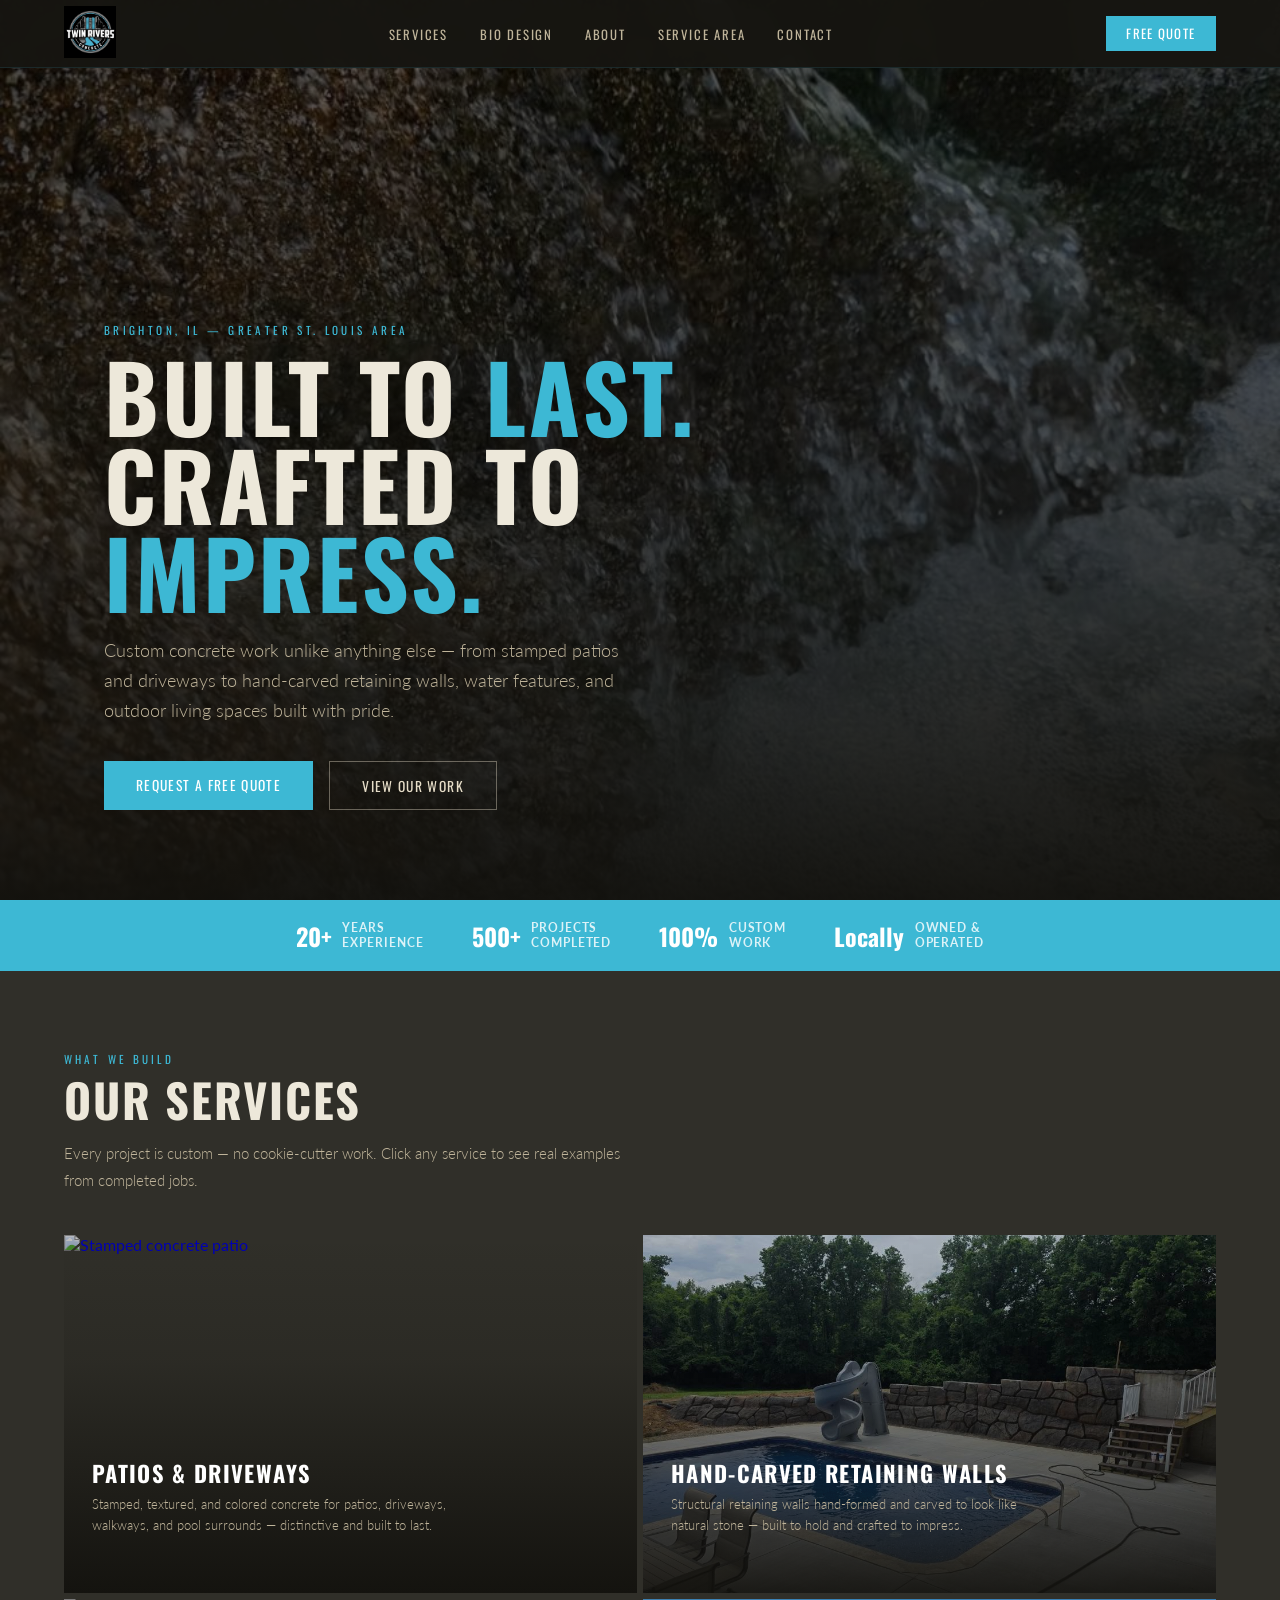
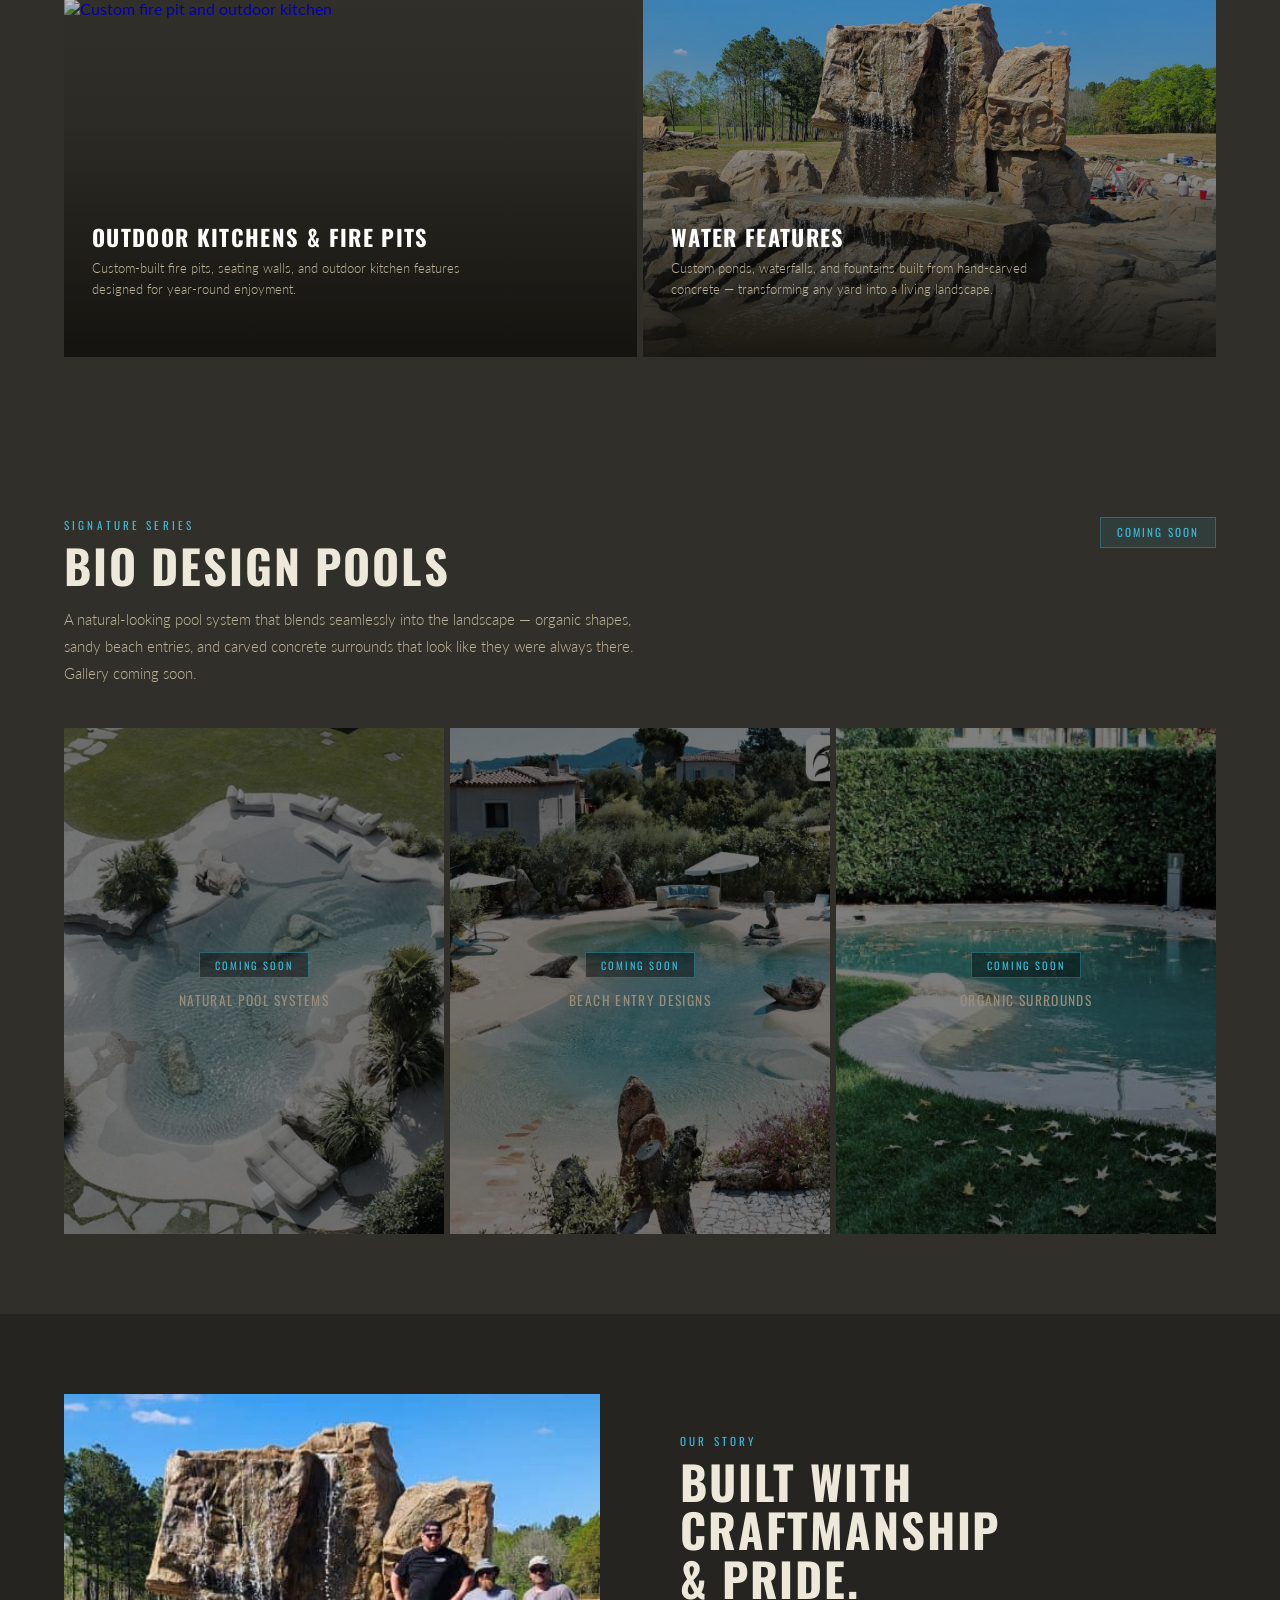
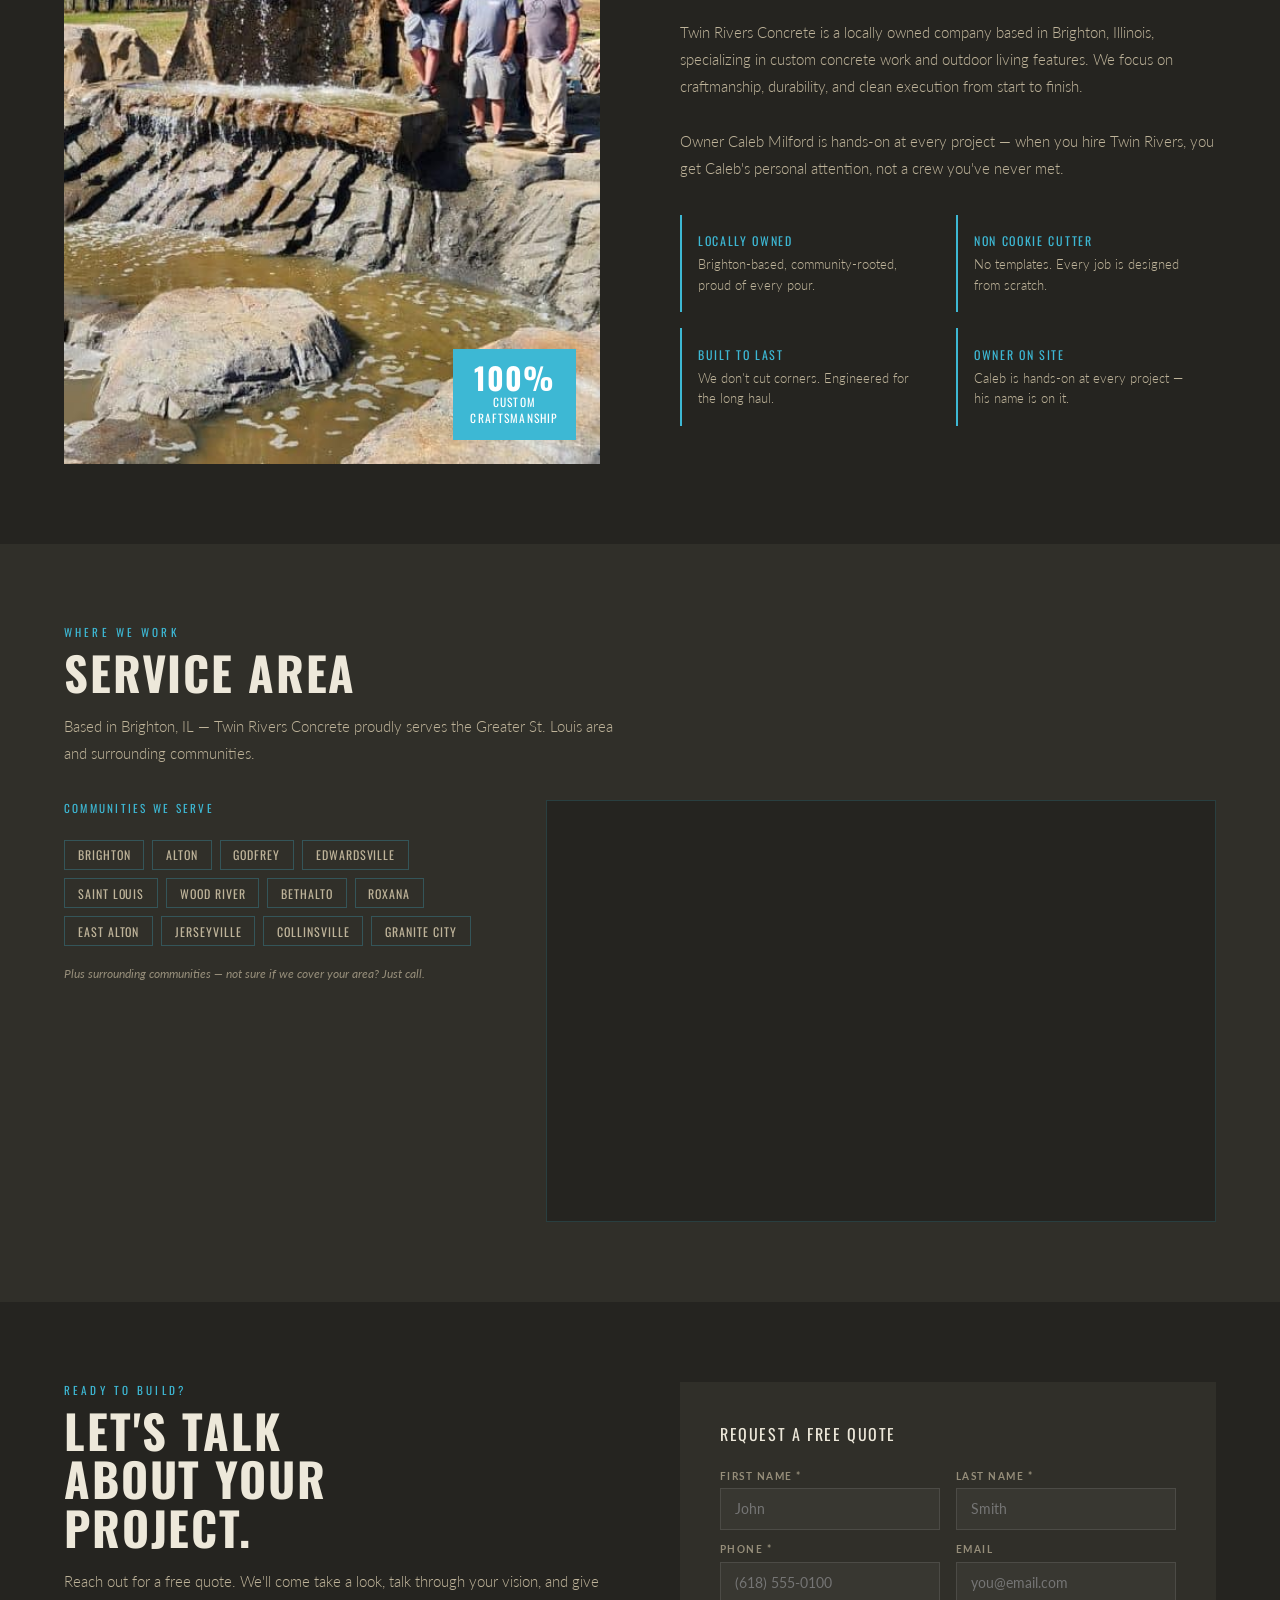
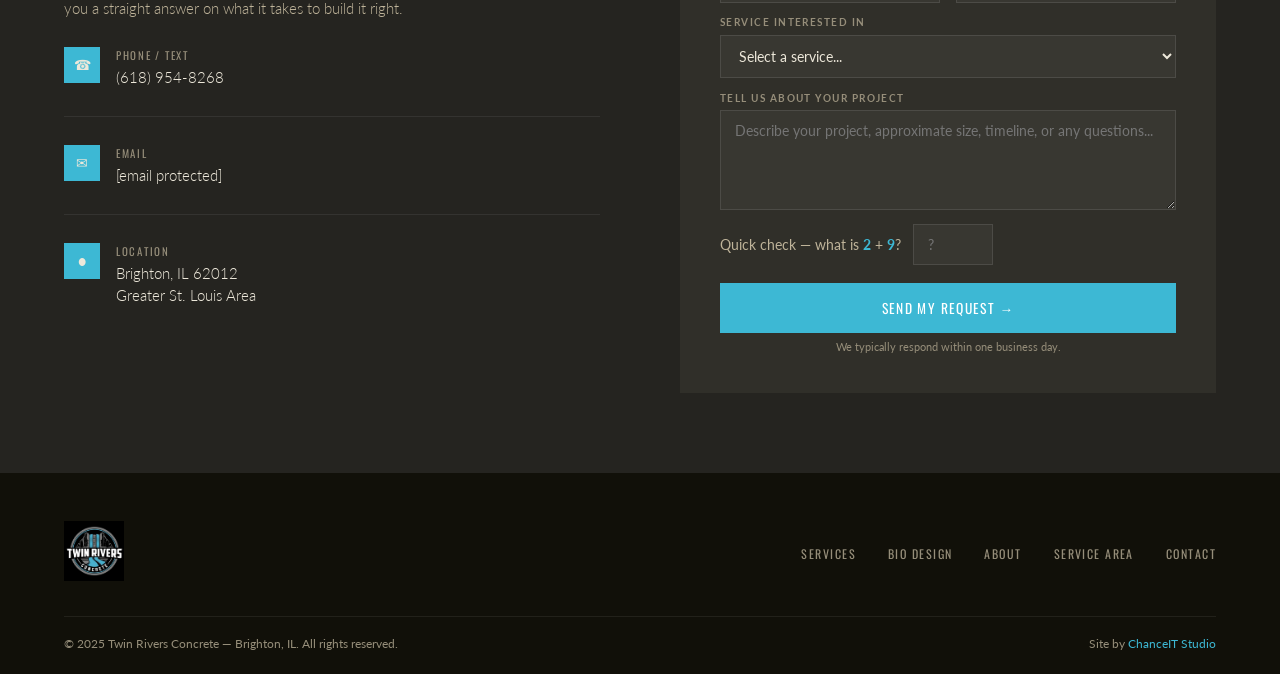
==== index.html @ bba1295d "fireplace pics" ====
<!DOCTYPE html>
<html lang="en">
<head>
<meta charset="UTF-8">
<meta name="viewport" content="width=device-width, initial-scale=1.0">
<title>Twin Rivers Concrete | Custom Concrete & Outdoor Living | Brighton, IL</title>
<meta name="description" content="Twin Rivers Concrete — custom stamped patios, hand-carved retaining walls, outdoor kitchens, fire pits, and water features in Brighton, IL and the Greater St. Louis area.">
<meta name="robots" content="index, follow">
<link rel="canonical" href="https://twinriversconcrete.com/">
<link rel="icon" type="image/png" href="images/favicon.png">
<link rel="apple-touch-icon" href="images/favicon.png">
<meta property="og:type" content="website">
<meta property="og:url" content="https://twinriversconcrete.com/">
<meta property="og:title" content="Twin Rivers Concrete | Custom Concrete & Outdoor Living | Brighton, IL">
<meta property="og:description" content="Twin Rivers Concrete — custom stamped patios, hand-carved retaining walls, outdoor kitchens, fire pits, and water features in Brighton, IL and the Greater St. Louis area.">
<meta property="og:image" content="https://twinriversconcrete.com/images/logo.jpg">
<meta property="og:image:width" content="1200">
<meta property="og:image:height" content="630">
<meta property="og:site_name" content="Twin Rivers Concrete">
<meta property="og:locale" content="en_US">
<meta name="twitter:card" content="summary_large_image">
<meta name="twitter:title" content="Twin Rivers Concrete | Custom Concrete & Outdoor Living | Brighton, IL">
<meta name="twitter:description" content="Custom stamped patios, hand-carved retaining walls, outdoor kitchens, fire pits, and water features in Brighton, IL and the Greater St. Louis area.">
<meta name="twitter:image" content="https://twinriversconcrete.com/images/hero.jpg">
<script type="application/ld+json">
{
  "@context": "https://schema.org",
  "@type": "LocalBusiness",
  "name": "Twin Rivers Concrete",
  "description": "Custom stamped patios, hand-carved retaining walls, outdoor kitchens, fire pits, and water features serving Brighton, IL and the Greater St. Louis area.",
  "url": "https://twinriversconcrete.com",
  "telephone": "+16189548268",
  "email": "twinriversconcrete@outlook.com",
  "image": "https://twinriversconcrete.com/images/hero.jpg",
  "logo": "https://twinriversconcrete.com/images/logo.jpg",
  "address": {
    "@type": "PostalAddress",
    "addressLocality": "Brighton",
    "addressRegion": "IL",
    "postalCode": "62012",
    "addressCountry": "US"
  },
  "geo": {
    "@type": "GeoCoordinates",
    "latitude": 38.9634,
    "longitude": -90.1415
  },
  "areaServed": [
    "Brighton, IL", "Alton, IL", "Godfrey, IL", "Edwardsville, IL",
    "Saint Louis, MO", "Wood River, IL", "Bethalto, IL", "Roxana, IL",
    "East Alton, IL", "Jerseyville, IL", "Collinsville, IL", "Granite City, IL"
  ],
  "priceRange": "$$",
  "knowsAbout": [
    "Stamped Concrete Patios", "Driveways", "Hand-Carved Retaining Walls",
    "Outdoor Kitchens", "Fire Pits", "Water Features", "Bio Design Pools"
  ],
  "sameAs": []
}
</script>
<link rel="preconnect" href="https://fonts.googleapis.com">
<link href="https://fonts.googleapis.com/css2?family=Oswald:wght@400;600;700&family=Lato:wght@300;400;700&display=swap" rel="stylesheet">
<style>
*, *::before, *::after { box-sizing: border-box; margin: 0; padding: 0; }
:root {
  --stone:       #252420;
  --stone-mid:   #302f29;
  --stone-light: #48463d;
  --cream:       #e6ddc8;
  --cream-dark:  #bfb49a;
  --river:       #3db8d4;
  --river-dark:  #1a8ea8;
  --text-light:  #ede8da;
  --text-muted:  #968e7a;
}
html { scroll-behavior: smooth; }
body { font-family: 'Lato', sans-serif; background: var(--stone); color: var(--text-light); overflow-x: hidden; }
nav {
  position: fixed; top: 0; left: 0; right: 0; z-index: 200;
  display: flex; align-items: center; justify-content: space-between;
  padding: 0 5%; height: 68px;
  background: rgba(22,21,17,0.96); backdrop-filter: blur(10px);
  border-bottom: 1px solid rgba(61,184,212,0.13); transition: background 0.3s;
}
.nav-logo img { height: 52px; width: auto; }
.nav-links { display: flex; gap: 2rem; list-style: none; }
.nav-links a { font-family: 'Oswald', sans-serif; font-size: 0.8rem; letter-spacing: 0.14em; text-transform: uppercase; color: var(--cream-dark); text-decoration: none; transition: color 0.2s; }
.nav-links a:hover { color: var(--river); }
.nav-cta { font-family: 'Oswald', sans-serif; font-size: 0.8rem; letter-spacing: 0.1em; text-transform: uppercase; padding: 0.5rem 1.3rem; background: var(--river); color: #fff; text-decoration: none; transition: background 0.2s; }
.nav-cta:hover { background: var(--river-dark); }
.hamburger { display: none; flex-direction: column; gap: 5px; cursor: pointer; background: none; border: none; padding: 4px; }
.hamburger span { display: block; width: 25px; height: 2px; background: var(--cream); transition: all 0.3s; }
.hamburger.open span:nth-child(1) { transform: translateY(7px) rotate(45deg); }
.hamburger.open span:nth-child(2) { opacity: 0; }
.hamburger.open span:nth-child(3) { transform: translateY(-7px) rotate(-45deg); }
.mobile-menu { display: none; position: fixed; top: 68px; left: 0; right: 0; background: rgba(22,21,17,0.98); z-index: 199; flex-direction: column; padding: 1rem 5% 1.5rem; border-bottom: 1px solid rgba(61,184,212,0.13); }
.mobile-menu.open { display: flex; }
.mobile-menu a { font-family: 'Oswald', sans-serif; font-size: 1rem; letter-spacing: 0.1em; text-transform: uppercase; color: var(--cream-dark); text-decoration: none; padding: 0.8rem 0; border-bottom: 1px solid rgba(255,255,255,0.06); }
.mobile-menu a:hover { color: var(--river); }
.mobile-menu .m-cta { margin-top: 1rem; background: var(--river); color: #fff; text-align: center; padding: 0.85rem; border-bottom: none; }
.hero { position: relative; min-height: 100svh; display: flex; align-items: flex-end; overflow: hidden; }
.hero-bg { position: absolute; inset: 0; background-image: url('images/hero.jpg'); background-size: cover; background-position: center 40%; filter: brightness(0.42); animation: slowzoom 20s ease-in-out infinite alternate; }
@keyframes slowzoom { from { transform: scale(1.05); } to { transform: scale(1.0); } }
.hero-overlay { position: absolute; inset: 0; background: linear-gradient(to top, rgba(18,17,13,0.95) 0%, rgba(18,17,13,0.3) 55%, transparent 100%); }
.hero-content { position: relative; z-index: 2; width: 100%; max-width: 1200px; margin: 0 auto; padding: 0 5% 7%; }
.hero-eyebrow { font-family: 'Oswald', sans-serif; font-size: 0.7rem; letter-spacing: 0.3em; text-transform: uppercase; color: var(--river); margin-bottom: 0.8rem; }
.hero h1 { font-family: 'Oswald', sans-serif; font-size: clamp(2.8rem, 7.5vw, 5.8rem); font-weight: 700; line-height: 0.95; text-transform: uppercase; letter-spacing: 0.03em; color: var(--text-light); margin-bottom: 1.3rem; }
.hero h1 em { color: var(--river); font-style: normal; }
.hero-sub { font-size: clamp(0.9rem, 1.8vw, 1.1rem); color: var(--cream-dark); font-weight: 300; max-width: 520px; line-height: 1.7; margin-bottom: 2.2rem; }
.hero-btns { display: flex; gap: 1rem; flex-wrap: wrap; }
.btn-primary { font-family: 'Oswald', sans-serif; font-size: 0.85rem; letter-spacing: 0.1em; text-transform: uppercase; padding: 0.85rem 2rem; background: var(--river); color: #fff; text-decoration: none; transition: background 0.2s, transform 0.15s; display: inline-block; }
.btn-primary:hover { background: var(--river-dark); transform: translateY(-2px); }
.btn-ghost { font-family: 'Oswald', sans-serif; font-size: 0.85rem; letter-spacing: 0.1em; text-transform: uppercase; padding: 0.85rem 2rem; border: 1.5px solid rgba(230,221,200,0.4); color: var(--cream); text-decoration: none; transition: border-color 0.2s, color 0.2s; display: inline-block; }
.btn-ghost:hover { border-color: var(--river); color: var(--river); }
.stats-bar { background: var(--river); padding: 1.1rem 5%; display: flex; justify-content: center; gap: 3rem; flex-wrap: wrap; }
.stat { display: flex; align-items: center; gap: 0.65rem; }
.stat-num { font-family: 'Oswald', sans-serif; font-size: 1.5rem; font-weight: 700; color: #fff; }
.stat-label { font-size: 0.72rem; font-weight: 700; letter-spacing: 0.08em; text-transform: uppercase; color: rgba(255,255,255,0.82); line-height: 1.25; }
.section-label { font-family: 'Oswald', sans-serif; font-size: 0.7rem; letter-spacing: 0.28em; text-transform: uppercase; color: var(--river); margin-bottom: 0.5rem; }
.section-title { font-family: 'Oswald', sans-serif; font-size: clamp(1.8rem, 4vw, 2.9rem); font-weight: 700; text-transform: uppercase; letter-spacing: 0.04em; color: var(--text-light); line-height: 1.05; margin-bottom: 1rem; }
.section-body { font-size: 0.95rem; font-weight: 300; line-height: 1.8; color: var(--cream-dark); max-width: 560px; }
#services { padding: 5rem 5%; background: var(--stone-mid); }
.services-inner { max-width: 1200px; margin: 0 auto; }
.services-header { margin-bottom: 2.5rem; }
.services-grid { display: grid; grid-template-columns: repeat(2, 1fr); gap: 6px; }
.service-card { position: relative; overflow: hidden; aspect-ratio: 16/10; cursor: pointer; display: block; text-decoration: none; }
.service-card img { position: absolute; inset: 0; width: 100%; height: 100%; object-fit: cover; transition: transform 0.6s ease, filter 0.4s ease; filter: brightness(0.75); }
.service-card:hover img { transform: scale(1.06); filter: brightness(0.50); }
.service-card-overlay { position: absolute; inset: 0; background: linear-gradient(to top, rgba(18,17,13,0.93) 0%, rgba(18,17,13,0.15) 65%, transparent 100%); }
.service-card-body { position: absolute; bottom: 0; left: 0; right: 0; padding: 1.75rem 1.75rem 1.5rem; z-index: 2; }
.service-card-title { font-family: 'Oswald', sans-serif; font-size: clamp(1.1rem, 2vw, 1.4rem); font-weight: 700; text-transform: uppercase; letter-spacing: 0.06em; color: #fff; margin-bottom: 0.5rem; line-height: 1.1; }
.service-card-desc { font-size: 0.82rem; font-weight: 300; line-height: 1.6; color: var(--cream-dark); max-width: 380px; margin-bottom: 1rem; }
.service-card-link { font-family: 'Oswald', sans-serif; font-size: 0.72rem; letter-spacing: 0.15em; text-transform: uppercase; color: var(--river); display: flex; align-items: center; gap: 0.4rem; transform: translateY(6px); opacity: 0; transition: opacity 0.3s, transform 0.3s; }
.service-card:hover .service-card-link { opacity: 1; transform: translateY(0); }
.service-card-link::after { content: '→'; }
.gallery-page { display: none; padding: 5.5rem 5% 4rem; background: var(--stone); min-height: 100vh; }
.gallery-page.active { display: block; }
.gallery-page-inner { max-width: 1200px; margin: 0 auto; }
.gallery-back { font-family: 'Oswald', sans-serif; font-size: 0.75rem; letter-spacing: 0.15em; text-transform: uppercase; color: var(--river); background: none; border: none; cursor: pointer; display: flex; align-items: center; gap: 0.5rem; margin-bottom: 2rem; padding: 0; }
.gallery-back::before { content: '←'; }
.gallery-back:hover { color: var(--cream); }
.gallery-grid { display: grid; grid-template-columns: repeat(auto-fill, minmax(300px, 1fr)); gap: 6px; margin-top: 1.5rem; }
.gallery-thumb { overflow: hidden; aspect-ratio: 4/3; cursor: pointer; position: relative; }
.gallery-thumb img { width: 100%; height: 100%; object-fit: cover; display: block; transition: transform 0.4s ease; }
.gallery-thumb:hover img { transform: scale(1.05); }
#biodesign { padding: 5rem 5%; background: var(--stone-mid); }
.biodesign-inner { max-width: 1200px; margin: 0 auto; }
.biodesign-header { display: flex; align-items: flex-start; justify-content: space-between; margin-bottom: 2.5rem; flex-wrap: wrap; gap: 1.5rem; }
.biodesign-badge { font-family: 'Oswald', sans-serif; font-size: 0.7rem; letter-spacing: 0.18em; text-transform: uppercase; padding: 0.4rem 1rem; flex-shrink: 0; align-self: flex-start; background: rgba(61,184,212,0.1); border: 1px solid rgba(61,184,212,0.35); color: var(--river); }
.biodesign-grid { display: grid; grid-template-columns: repeat(3, 1fr); gap: 6px; }
.bio-card { position: relative; overflow: hidden; aspect-ratio: 3/4; }
.bio-card img { width: 100%; height: 100%; object-fit: cover; display: block; filter: brightness(0.50) saturate(0.5); }
.bio-card-overlay { position: absolute; inset: 0; display: flex; flex-direction: column; align-items: center; justify-content: center; gap: 0.75rem; text-align: center; padding: 1.5rem; }
.bio-card-label { font-family: 'Oswald', sans-serif; font-size: 0.85rem; letter-spacing: 0.1em; text-transform: uppercase; color: var(--text-muted); }
.bio-inner-badge { font-family: 'Oswald', sans-serif; font-size: 0.65rem; letter-spacing: 0.2em; text-transform: uppercase; padding: 0.3rem 0.9rem; border: 1px solid rgba(61,184,212,0.4); color: var(--river); background: rgba(0,0,0,0.4); }
#about { padding: 5rem 5%; background: var(--stone); }
.about-inner { max-width: 1200px; margin: 0 auto; display: grid; grid-template-columns: 1fr 1fr; gap: 5rem; align-items: center; }
.about-img-wrap { position: relative; }
.about-img-wrap img { width: 100%; aspect-ratio: 4/5; object-fit: cover; display: block; }
.about-accent { position: absolute; bottom: -10px; right: -10px; width: 55%; height: 38%; z-index: -1; }
.about-stat-badge { position: absolute; bottom: 1.5rem; right: 1.5rem; background: var(--river); color: #fff; padding: 0.9rem 1.1rem; font-family: 'Oswald', sans-serif; text-transform: uppercase; text-align: center; font-size: 0.72rem; letter-spacing: 0.1em; line-height: 1.4; }
.about-stat-badge strong { display: block; font-size: 1.9rem; line-height: 1; }
.pillars { display: grid; grid-template-columns: 1fr 1fr; gap: 1rem; margin-top: 2rem; }
.pillar { padding: 1.1rem 1.1rem 1.1rem 1rem; border-left: 2px solid var(--river); }
.pillar-title { font-family: 'Oswald', sans-serif; font-size: 0.75rem; letter-spacing: 0.14em; text-transform: uppercase; color: var(--river); margin-bottom: 0.3rem; }
.pillar-text { font-size: 0.82rem; font-weight: 300; line-height: 1.55; color: var(--cream-dark); }
#service-area { padding: 5rem 5%; background: var(--stone-mid); }
.area-inner { max-width: 1200px; margin: 0 auto; }
.area-layout { display: grid; grid-template-columns: 1fr 1.6fr; gap: 4rem; align-items: start; margin-top: 2rem; }
.area-tags { display: flex; flex-wrap: wrap; gap: 0.5rem; margin-top: 1.5rem; }
.area-tag { font-size: 0.75rem; font-family: 'Oswald', sans-serif; letter-spacing: 0.08em; text-transform: uppercase; padding: 0.35rem 0.8rem; border: 1px solid rgba(61,184,212,0.28); color: var(--cream-dark); }
.map-wrap { border: 1.5px solid rgba(61,184,212,0.18); overflow: hidden; background: var(--stone); }
.map-wrap iframe { width: 100%; height: 420px; border: 0; display: block; filter: invert(90%) hue-rotate(185deg) saturate(0.75) brightness(0.72); }
#contact { padding: 5rem 5%; background: var(--stone); }
.contact-inner { max-width: 1200px; margin: 0 auto; display: grid; grid-template-columns: 1fr 1fr; gap: 5rem; align-items: start; }
.contact-detail { display: flex; align-items: flex-start; gap: 1rem; margin-top: 1.75rem; padding-top: 1.75rem; border-top: 1px solid rgba(255,255,255,0.07); }
.contact-detail:first-of-type { border-top: none; padding-top: 0; margin-top: 1.5rem; }
.c-icon { width: 36px; height: 36px; background: var(--river); flex-shrink: 0; display: flex; align-items: center; justify-content: center; font-size: 0.9rem; }
.c-key { font-family: 'Oswald', sans-serif; font-size: 0.68rem; letter-spacing: 0.16em; text-transform: uppercase; color: var(--text-muted); margin-bottom: 0.2rem; }
.c-val { font-size: 0.92rem; color: var(--text-light); font-weight: 300; line-height: 1.5; }
.c-val a { color: var(--text-light); text-decoration: none; }
.c-val a:hover { color: var(--river); }
.contact-form { background: var(--stone-mid); padding: 2.5rem; }
.form-title { font-family: 'Oswald', sans-serif; font-size: 1rem; letter-spacing: 0.1em; text-transform: uppercase; color: var(--text-light); margin-bottom: 1.5rem; }
.form-row { display: grid; grid-template-columns: 1fr 1fr; gap: 1rem; }
.form-group { display: flex; flex-direction: column; margin-bottom: 0.85rem; }
.form-group label { font-size: 0.65rem; font-weight: 700; letter-spacing: 0.14em; text-transform: uppercase; color: var(--text-muted); margin-bottom: 0.4rem; }
.form-group input, .form-group select, .form-group textarea { background: rgba(255,255,255,0.04); border: 1px solid rgba(255,255,255,0.1); color: var(--text-light); padding: 0.7rem 0.9rem; font-family: 'Lato', sans-serif; font-size: 0.88rem; outline: none; transition: border-color 0.2s; width: 100%; }
.form-group input:focus, .form-group select:focus, .form-group textarea:focus { border-color: var(--river); }
.form-group select option { background: var(--stone-mid); }
.form-group textarea { resize: vertical; min-height: 100px; }
.captcha-row { display: flex; align-items: center; gap: 0.75rem; margin-bottom: 0.85rem; flex-wrap: wrap; }
.captcha-q { font-size: 0.88rem; color: var(--cream-dark); font-weight: 400; white-space: nowrap; }
.captcha-q strong { color: var(--river); }
.submit-btn { font-family: 'Oswald', sans-serif; font-size: 0.85rem; letter-spacing: 0.1em; text-transform: uppercase; padding: 0.95rem 2rem; background: var(--river); color: #fff; border: none; cursor: pointer; width: 100%; transition: background 0.2s; margin-top: 0.25rem; }
.submit-btn:hover { background: var(--river-dark); }
.form-msg { font-size: 0.82rem; margin-top: 0.75rem; padding: 0.7rem 0.9rem; display: none; }
.form-msg.success { background: rgba(61,184,212,0.12); border: 1px solid rgba(61,184,212,0.3); color: var(--river); display: block; }
.form-msg.error { background: rgba(184,61,40,0.1); border: 1px solid rgba(184,61,40,0.3); color: #e07060; display: block; }
.rate-note { font-size: 0.7rem; color: var(--text-muted); margin-top: 0.4rem; text-align: center; }
footer { background: #111009; padding: 3rem 5% 1.5rem; }
.footer-inner { max-width: 1200px; margin: 0 auto; display: flex; align-items: center; justify-content: space-between; padding-bottom: 2rem; border-bottom: 1px solid rgba(255,255,255,0.07); flex-wrap: wrap; gap: 2rem; }
.footer-logo img { height: 60px; }
.footer-links { display: flex; gap: 2rem; list-style: none; flex-wrap: wrap; }
.footer-links a { font-family: 'Oswald', sans-serif; font-size: 0.75rem; letter-spacing: 0.12em; text-transform: uppercase; color: var(--text-muted); text-decoration: none; }
.footer-links a:hover { color: var(--river); }
.footer-bottom { max-width: 1200px; margin: 1.25rem auto 0; display: flex; justify-content: space-between; align-items: center; flex-wrap: wrap; gap: 0.5rem; }
.footer-copy { font-size: 0.72rem; color: var(--text-muted); }
.lightbox { display: none; position: fixed; inset: 0; background: rgba(0,0,0,0.93); z-index: 999; align-items: center; justify-content: center; padding: 2rem; }
.lightbox.open { display: flex; }
.lightbox img { max-width: 100%; max-height: 88vh; object-fit: contain; }
.lb-close { position: absolute; top: 1.25rem; right: 1.5rem; background: none; border: none; color: #fff; font-size: 1.8rem; cursor: pointer; line-height: 1; }
.reveal { opacity: 0; transform: translateY(24px); transition: opacity 0.6s ease, transform 0.6s ease; }
.reveal.visible { opacity: 1; transform: translateY(0); }
@media (max-width: 940px) {
  .nav-links, .nav-cta { display: none; }
  .hamburger { display: flex; }
  .services-grid { grid-template-columns: 1fr; }
  .service-card { aspect-ratio: 16/9; }
  .biodesign-grid { grid-template-columns: 1fr 1fr; }
  .about-inner { grid-template-columns: 1fr; gap: 2.5rem; }
  .about-accent { display: none; }
  .contact-inner { grid-template-columns: 1fr; gap: 2.5rem; }
  .area-layout { grid-template-columns: 1fr; gap: 2rem; }
}
@media (max-width: 640px) {
  .service-card { aspect-ratio: 4/3; }
  .biodesign-grid { grid-template-columns: 1fr; }
  .stats-bar { gap: 1.5rem; }
  .form-row { grid-template-columns: 1fr; }
  #services, #biodesign, #about, #service-area, #contact { padding: 3.5rem 4%; }
  .contact-form { padding: 1.75rem 1.25rem; }
  .footer-inner { flex-direction: column; align-items: flex-start; }
  .map-wrap iframe { height: 280px; }
  .pillars { grid-template-columns: 1fr; }
  .gallery-grid { grid-template-columns: repeat(auto-fill, minmax(220px, 1fr)); }
  .about-img-wrap img { aspect-ratio: 16/9; }
}
</style>
</head>
<body>

<nav id="mainNav">
  <a class="nav-logo" href="#" onclick="showHome(); return false;">
    <img src="images/logo.jpg" alt="Twin Rivers Concrete">
  </a>
  <ul class="nav-links">
    <li><a href="#" onclick="showHome(); return false;">Services</a></li>
    <li><a href="#biodesign">Bio Design</a></li>
    <li><a href="#about">About</a></li>
    <li><a href="#service-area">Service Area</a></li>
    <li><a href="#contact">Contact</a></li>
  </ul>
  <a class="nav-cta" href="#contact">Free Quote</a>
  <button class="hamburger" id="hamburger" aria-label="Menu" onclick="toggleMobile()">
    <span></span><span></span><span></span>
  </button>
</nav>

<div class="mobile-menu" id="mobileMenu">
  <a href="#" onclick="showHome(); closeMobile(); return false;">Services</a>
  <a href="#biodesign" onclick="closeMobile()">Bio Design</a>
  <a href="#about" onclick="closeMobile()">About</a>
  <a href="#service-area" onclick="closeMobile()">Service Area</a>
  <a href="#contact" onclick="closeMobile()">Contact</a>
  <a class="m-cta" href="#contact" onclick="closeMobile()">Get a Free Quote</a>
</div>

<div id="homePage">

  <section class="hero" id="top">
    <div class="hero-bg"></div>
    <div class="hero-overlay"></div>
    <div class="hero-content">
      <p class="hero-eyebrow">Brighton, IL &mdash; Greater St. Louis Area</p>
      <h1>Built to <em>Last.</em><br>Crafted to<br><em>Impress.</em></h1>
      <p class="hero-sub">Custom concrete work unlike anything else — from stamped patios and driveways to hand-carved retaining walls, water features, and outdoor living spaces built with pride.</p>
      <div class="hero-btns">
        <a class="btn-primary" href="#contact">Request a Free Quote</a>
        <a class="btn-ghost" href="#" onclick="document.getElementById('services').scrollIntoView({behavior:'smooth'}); return false;">View Our Work</a>
      </div>
    </div>
  </section>

  <div class="stats-bar">
    <div class="stat"><span class="stat-num">20+</span><span class="stat-label">Years<br>Experience</span></div>
    <div class="stat"><span class="stat-num">500+</span><span class="stat-label">Projects<br>Completed</span></div>
    <div class="stat"><span class="stat-num">100%</span><span class="stat-label">Custom<br>Work</span></div>
    <div class="stat"><span class="stat-num">Locally</span><span class="stat-label">Owned &amp;<br>Operated</span></div>
  </div>

  <section id="services">
    <div class="services-inner">
      <div class="services-header reveal">
        <p class="section-label">What We Build</p>
        <h2 class="section-title">Our Services</h2>
        <p class="section-body">Every project is custom — no cookie-cutter work. Click any service to see real examples from completed jobs.</p>
      </div>
      <div class="services-grid">
        <a class="service-card reveal" href="#" onclick="showGallery('patios'); return false;">
          <img src="images/retaining-driveway.jpg" alt="Stamped concrete patio" loading="lazy">
          <div class="service-card-overlay"></div>
          <div class="service-card-body">
            <h3 class="service-card-title">Patios &amp; Driveways</h3>
            <p class="service-card-desc">Stamped, textured, and colored concrete for patios, driveways, walkways, and pool surrounds — distinctive and built to last.</p>
            <span class="service-card-link">View Examples</span>
          </div>
        </a>
        <a class="service-card reveal" href="#" onclick="showGallery('walls'); return false;">
          <img src="images/patio-retaining.jpg" alt="Hand-carved retaining wall" loading="lazy">
          <div class="service-card-overlay"></div>
          <div class="service-card-body">
            <h3 class="service-card-title">Hand-Carved Retaining Walls</h3>
            <p class="service-card-desc">Structural retaining walls hand-formed and carved to look like natural stone — built to hold and crafted to impress.</p>
            <span class="service-card-link">View Examples</span>
          </div>
        </a>
        <a class="service-card reveal" href="#" onclick="showGallery('firepits'); return false;">
          <img src="images/kitchen-8.png" alt="Custom fire pit and outdoor kitchen" loading="lazy">
          <div class="service-card-overlay"></div>
          <div class="service-card-body">
            <h3 class="service-card-title">Outdoor Kitchens &amp; Fire Pits</h3>
            <p class="service-card-desc">Custom-built fire pits, seating walls, and outdoor kitchen features designed for year-round enjoyment.</p>
            <span class="service-card-link">View Examples</span>
          </div>
        </a>
        <a class="service-card reveal" href="#" onclick="showGallery('water'); return false;">
          <img src="images/water.jpg" alt="Custom water feature" loading="lazy">
          <div class="service-card-overlay"></div>
          <div class="service-card-body">
            <h3 class="service-card-title">Water Features</h3>
            <p class="service-card-desc">Custom ponds, waterfalls, and fountains built from hand-carved concrete — transforming any yard into a living landscape.</p>
            <span class="service-card-link">View Examples</span>
          </div>
        </a>
      </div>
    </div>
  </section>

  <section id="biodesign">
    <div class="biodesign-inner">
      <div class="biodesign-header reveal">
        <div>
          <p class="section-label">Signature Series</p>
          <h2 class="section-title">Bio Design Pools</h2>
          <p class="section-body" style="max-width:600px;">A natural-looking pool system that blends seamlessly into the landscape — organic shapes, sandy beach entries, and carved concrete surrounds that look like they were always there. Gallery coming soon.</p>
        </div>
        <span class="biodesign-badge">Coming Soon</span>
      </div>
      <div class="biodesign-grid">
        <div class="bio-card reveal">
          <img src="images/bio-1.jpg" alt="Bio Design natural pool" loading="lazy">
          <div class="bio-card-overlay"><span class="bio-inner-badge">Coming Soon</span><p class="bio-card-label">Natural Pool Systems</p></div>
        </div>
        <div class="bio-card reveal">
          <img src="images/bio-2.jpg" alt="Bio Design beach entry pool" loading="lazy">
          <div class="bio-card-overlay"><span class="bio-inner-badge">Coming Soon</span><p class="bio-card-label">Beach Entry Designs</p></div>
        </div>
        <div class="bio-card reveal">
          <img src="images/bio-3.jpg" alt="Bio Design organic surround" loading="lazy">
          <div class="bio-card-overlay"><span class="bio-inner-badge">Coming Soon</span><p class="bio-card-label">Organic Surrounds</p></div>
        </div>
      </div>
    </div>
  </section>

  <section id="about">
    <div class="about-inner">
      <div class="about-img-wrap reveal">
        <img src="images/about.jpg" alt="Twin Rivers Concrete — hand-carved work" loading="lazy">
        <div class="about-accent"></div>
        <div class="about-stat-badge"><strong>100%</strong>Custom<br>Craftsmanship</div>
      </div>
      <div>
        <p class="section-label reveal">Our Story</p>
        <h2 class="section-title reveal">Built with<br>Craftmanship<br>&amp; Pride.</h2>
        <p class="section-body reveal">Twin Rivers Concrete is a locally owned company based in Brighton, Illinois, specializing in custom concrete work and outdoor living features. We focus on craftmanship, durability, and clean execution from start to finish.<br><br>Owner Caleb Milford is hands-on at every project — when you hire Twin Rivers, you get Caleb's personal attention, not a crew you've never met.</p>
        <div class="pillars reveal">
          <div class="pillar"><p class="pillar-title">Locally Owned</p><p class="pillar-text">Brighton-based, community-rooted, proud of every pour.</p></div>
          <div class="pillar"><p class="pillar-title">Non Cookie Cutter</p><p class="pillar-text">No templates. Every job is designed from scratch.</p></div>
          <div class="pillar"><p class="pillar-title">Built to Last</p><p class="pillar-text">We don't cut corners. Engineered for the long haul.</p></div>
          <div class="pillar"><p class="pillar-title">Owner on Site</p><p class="pillar-text">Caleb is hands-on at every project — his name is on it.</p></div>
        </div>
      </div>
    </div>
  </section>

  <section id="service-area">
    <div class="area-inner">
      <div class="reveal">
        <p class="section-label">Where We Work</p>
        <h2 class="section-title">Service Area</h2>
        <p class="section-body">Based in Brighton, IL — Twin Rivers Concrete proudly serves the Greater St. Louis area and surrounding communities.</p>
      </div>
      <div class="area-layout reveal">
        <div>
          <p style="font-family:'Oswald',sans-serif;font-size:0.7rem;letter-spacing:0.2em;text-transform:uppercase;color:var(--river);margin-bottom:0.75rem;">Communities We Serve</p>
          <div class="area-tags">
            <span class="area-tag">Brighton</span><span class="area-tag">Alton</span><span class="area-tag">Godfrey</span>
            <span class="area-tag">Edwardsville</span><span class="area-tag">Saint Louis</span><span class="area-tag">Wood River</span>
            <span class="area-tag">Bethalto</span><span class="area-tag">Roxana</span><span class="area-tag">East Alton</span>
            <span class="area-tag">Jerseyville</span><span class="area-tag">Collinsville</span><span class="area-tag">Granite City</span>
          </div>
          <p style="font-size:0.78rem;color:var(--text-muted);margin-top:1.25rem;font-style:italic;">Plus surrounding communities — not sure if we cover your area? Just call.</p>
        </div>
        <div class="map-wrap">
          <iframe title="Twin Rivers Concrete Service Area — Brighton IL and Greater St. Louis"
            src="https://www.google.com/maps/embed?pb=!1m18!1m12!1m3!1d196000!2d-90.15!3d38.92!2m3!1f0!2f0!3f0!3m2!1i1024!2i768!4f13.1!3m3!1m2!1s0x87d8b5f5fd69c3db%3A0x19921c21a0a88a8!2sBrighton%2C%20IL%2062012!5e0!3m2!1sen!2sus!4v1700000000000"
            allowfullscreen="" loading="lazy" referrerpolicy="no-referrer-when-downgrade"></iframe>
        </div>
      </div>
    </div>
  </section>

  <section id="contact">
    <div class="contact-inner">
      <div>
        <p class="section-label reveal">Ready to Build?</p>
        <h2 class="section-title reveal">Let's Talk<br>About Your<br>Project.</h2>
        <p class="section-body reveal">Reach out for a free quote. We'll come take a look, talk through your vision, and give you a straight answer on what it takes to build it right.</p>
        <div class="contact-detail reveal">
          <div class="c-icon">&#9742;</div>
          <div><p class="c-key">Phone / Text</p><p class="c-val"><a href="tel:6189548268">(618) 954-8268</a></p></div>
        </div>
        <div class="contact-detail reveal">
          <div class="c-icon">&#9993;</div>
          <div><p class="c-key">Email</p><p class="c-val"><a href="/cdn-cgi/l/email-protection#483c3f21263a213e2d3a3b2b27262b3a2d3c2d08273d3c24272723662b2725"><span class="__cf_email__" data-cfemail="fe8a8997908c97889b8c8d9d91909d8c9b8a9bbe918b8a92919195d09d9193">[email&#160;protected]</span></a></p></div>
        </div>
        <div class="contact-detail reveal">
          <div class="c-icon">&#9679;</div>
          <div><p class="c-key">Location</p><p class="c-val">Brighton, IL 62012<br>Greater St. Louis Area</p></div>
        </div>
      </div>
      <div class="contact-form reveal">
        <p class="form-title">Request a Free Quote</p>
        <div style="position:absolute;left:-9999px;opacity:0;pointer-events:none;height:0;overflow:hidden;" aria-hidden="true">
          <input type="text" id="hp_website" name="website" tabindex="-1" autocomplete="off">
        </div>
        <div class="form-row" style="margin-bottom:0">
          <div class="form-group"><label for="fname">First Name *</label><input type="text" id="fname" placeholder="John" autocomplete="given-name"></div>
          <div class="form-group"><label for="lname">Last Name *</label><input type="text" id="lname" placeholder="Smith" autocomplete="family-name"></div>
        </div>
        <div class="form-row" style="margin-bottom:0">
          <div class="form-group"><label for="phone">Phone *</label><input type="tel" id="phone" placeholder="(618) 555-0100" autocomplete="tel"></div>
          <div class="form-group"><label for="email">Email</label><input type="email" id="email" placeholder="you@email.com" autocomplete="email"></div>
        </div>
        <div class="form-group">
          <label for="service">Service Interested In</label>
          <select id="service">
            <option value="">Select a service...</option>
            <option>Patios &amp; Driveways</option>
            <option>Hand-Carved Retaining Wall</option>
            <option>Outdoor Kitchen or Fire Pit</option>
            <option>Water Feature / Fountain</option>
            <option>Bio Design Pool</option>
            <option>Other / Not Sure Yet</option>
          </select>
        </div>
        <div class="form-group"><label for="message">Tell us about your project</label><textarea id="message" placeholder="Describe your project, approximate size, timeline, or any questions..."></textarea></div>
        <div class="captcha-row">
          <span class="captcha-q">Quick check &mdash; what is <strong id="cA">?</strong> + <strong id="cB">?</strong>?</span>
          <div class="form-group" style="margin-bottom:0;"><input type="number" id="captchaAns" style="width:80px;" placeholder="?" min="0" max="20"></div>
        </div>
        <button class="submit-btn" onclick="submitForm()">Send My Request &#8594;</button>
        <p class="rate-note">We typically respond within one business day.</p>
        <div class="form-msg" id="formMsg"></div>
      </div>
    </div>
  </section>

  <footer>
    <div class="footer-inner">
      <div class="footer-logo"><img src="images/logo.jpg" alt="Twin Rivers Concrete"></div>
      <ul class="footer-links">
        <li><a href="#" onclick="showHome(); return false;">Services</a></li>
        <li><a href="#biodesign">Bio Design</a></li>
        <li><a href="#about">About</a></li>
        <li><a href="#service-area">Service Area</a></li>
        <li><a href="#contact">Contact</a></li>
      </ul>
    </div>
    <div class="footer-bottom">
      <p class="footer-copy">&copy; 2025 Twin Rivers Concrete &mdash; Brighton, IL. All rights reserved.</p>
      <p class="footer-copy">Site by <a href="https://chanceitstudio.com" style="color:var(--river);text-decoration:none;">ChanceIT Studio</a></p>
    </div>
  </footer>

</div><!-- end #homePage -->


<!-- ═══════════ GALLERY PAGES ═══════════ -->

<!-- ─ Patios & Driveways ─
     TO ADD A PHOTO: drop the jpg in images/ then copy one gallery-thumb div and update src + alt -->
<div class="gallery-page" id="galleryPatios">
  <div class="gallery-page-inner">
    <button class="gallery-back" onclick="showHome()">Back to Services</button>
    <p class="section-label">Service Gallery</p>
    <h2 class="section-title">Patios &amp; Driveways</h2>
    <p class="section-body">Stamped, textured, and colored concrete for patios, driveways, walkways, and pool surrounds.</p>
    <div class="gallery-grid" id="gridPatios">
      <div class="gallery-thumb" onclick="openLb(this)"><img src="images/driveway-13.jpg" alt="Concrete driveway design" loading="lazy"></div>
      <div class="gallery-thumb" onclick="openLb(this)"><img src="images/driveway-14.jpg" alt="Concrete driveway design" loading="lazy"></div>
      <div class="gallery-thumb" onclick="openLb(this)"><img src="images/patio.jpg" alt="Custom stamped concrete patio" loading="lazy"></div>
      <div class="gallery-thumb" onclick="openLb(this)"><img src="images/patio-1.jpg" alt="Stamped concrete patio" loading="lazy"></div>
      <div class="gallery-thumb" onclick="openLb(this)"><img src="images/patio-2.jpg" alt="Custom patio design" loading="lazy"></div>
      <div class="gallery-thumb" onclick="openLb(this)"><img src="images/patio-3.jpg" alt="Stamped patio detail" loading="lazy"></div>
      <div class="gallery-thumb" onclick="openLb(this)"><img src="images/patio-4.jpg" alt="Concrete patio with texture" loading="lazy"></div>
      <div class="gallery-thumb" onclick="openLb(this)"><img src="images/patio-5.jpg" alt="Outdoor patio space" loading="lazy"></div>
      <div class="gallery-thumb" onclick="openLb(this)"><img src="images/patio-6.jpg" alt="Custom concrete patio" loading="lazy"></div>
      <div class="gallery-thumb" onclick="openLb(this)"><img src="images/patio-7.jpg" alt="Stamped concrete patio" loading="lazy"></div>
      <div class="gallery-thumb" onclick="openLb(this)"><img src="images/patio-8.jpg" alt="Patio with decorative concrete" loading="lazy"></div>
      <div class="gallery-thumb" onclick="openLb(this)"><img src="images/patio-9.jpg" alt="Custom outdoor patio" loading="lazy"></div>
      <div class="gallery-thumb" onclick="openLb(this)"><img src="images/patio-10.jpg" alt="Stamped concrete patio design" loading="lazy"></div>
      <div class="gallery-thumb" onclick="openLb(this)"><img src="images/patio-11.jpg" alt="Concrete patio project" loading="lazy"></div>
      <div class="gallery-thumb" onclick="openLb(this)"><img src="images/patio-12.jpg" alt="Custom stamped patio" loading="lazy"></div>
      <div class="gallery-thumb" onclick="openLb(this)"><img src="images/patio-13.jpg" alt="Outdoor concrete patio" loading="lazy"></div>
      <div class="gallery-thumb" onclick="openLb(this)"><img src="images/patio-14.jpg" alt="Stamped concrete patio" loading="lazy"></div>
      <div class="gallery-thumb" onclick="openLb(this)"><img src="images/patio-15.jpg" alt="Custom patio design" loading="lazy"></div>
      <div class="gallery-thumb" onclick="openLb(this)"><img src="images/patio-16.jpg" alt="Decorative concrete patio" loading="lazy"></div>
      <div class="gallery-thumb" onclick="openLb(this)"><img src="images/patio-17.jpg" alt="Outdoor patio area" loading="lazy"></div>
      <div class="gallery-thumb" onclick="openLb(this)"><img src="images/patio-18.jpg" alt="Stamped concrete patio" loading="lazy"></div>
      <div class="gallery-thumb" onclick="openLb(this)"><img src="images/patio-19.jpg" alt="Custom concrete patio" loading="lazy"></div>
      <div class="gallery-thumb" onclick="openLb(this)"><img src="images/driveway-1.jpg" alt="Custom concrete driveway" loading="lazy"></div>
      <div class="gallery-thumb" onclick="openLb(this)"><img src="images/driveway-2.jpg" alt="Stamped concrete driveway" loading="lazy"></div>
      <div class="gallery-thumb" onclick="openLb(this)"><img src="images/driveway-3.jpg" alt="Decorative driveway" loading="lazy"></div>
      <div class="gallery-thumb" onclick="openLb(this)"><img src="images/driveway-4.jpg" alt="Concrete driveway design" loading="lazy"></div>
      <div class="gallery-thumb" onclick="openLb(this)"><img src="images/driveway-5.jpg" alt="Custom driveway concrete" loading="lazy"></div>
      <div class="gallery-thumb" onclick="openLb(this)"><img src="images/driveway-6.jpg" alt="Stamped driveway" loading="lazy"></div>
      <div class="gallery-thumb" onclick="openLb(this)"><img src="images/driveway-7.jpg" alt="Concrete driveway" loading="lazy"></div>
      <div class="gallery-thumb" onclick="openLb(this)"><img src="images/driveway-8.jpg" alt="Custom concrete driveway" loading="lazy"></div>
      <div class="gallery-thumb" onclick="openLb(this)"><img src="images/driveway-9.jpg" alt="Driveway concrete work" loading="lazy"></div>
      <div class="gallery-thumb" onclick="openLb(this)"><img src="images/driveway-10.jpg" alt="Decorative concrete driveway" loading="lazy"></div>
      <div class="gallery-thumb" onclick="openLb(this)"><img src="images/driveway-11.jpg" alt="Custom driveway design" loading="lazy"></div>
      <div class="gallery-thumb" onclick="openLb(this)"><img src="images/driveway-12.jpg" alt="Stamped concrete driveway" loading="lazy"></div>
      <div class="gallery-thumb" onclick="openLb(this)"><img src="images/patio-firepit.jpg" alt="Patio with fire pit" loading="lazy"></div>
      <div class="gallery-thumb" onclick="openLb(this)"><img src="images/firepit-patio-1.jpg" alt="Fire pit and patio area" loading="lazy"></div>
      <div class="gallery-thumb" onclick="openLb(this)"><img src="images/retaining-patio.jpg" alt="Retaining wall with patio" loading="lazy"></div>
      <div class="gallery-thumb" onclick="openLb(this)"><img src="images/retaining-patio-1.jpg" alt="Retaining wall and patio design" loading="lazy"></div>
      <div class="gallery-thumb" onclick="openLb(this)"><img src="images/retaining-patio-2.jpg" alt="Retaining wall patio project" loading="lazy"></div>
      <div class="gallery-thumb" onclick="openLb(this)"><img src="images/retaining-patio-3.jpg" alt="Custom retaining wall and patio" loading="lazy"></div>
      <div class="gallery-thumb" onclick="openLb(this)"><img src="images/retaining-patio-firepit.jpg" alt="Retaining wall, patio, and fire pit" loading="lazy"></div>
      <div class="gallery-thumb" onclick="openLb(this)"><img src="images/retaining-driveway.jpg" alt="Retaining wall with driveway" loading="lazy"></div>
      <div class="gallery-thumb" onclick="openLb(this)"><img src="images/retaining-driveway-water.jpg" alt="Retaining wall, driveway, and water feature" loading="lazy"></div>
      <div class="gallery-thumb" onclick="openLb(this)"><img src="images/retaining-driveway-water-1.jpg" alt="Retaining wall, driveway, and water feature" loading="lazy"></div>
      <div class="gallery-thumb" onclick="openLb(this)"><img src="images/water-firepit-patio.jpg" alt="Water feature, fire pit, and patio" loading="lazy"></div>
      <div class="gallery-thumb" onclick="openLb(this)"><img src="images/water-firepit-patio-1.jpg" alt="Water feature, fire pit, and patio" loading="lazy"></div>
      <div class="gallery-thumb" onclick="openLb(this)"><img src="images/water-firepit-patio-2.jpg" alt="Water feature, fire pit, and patio" loading="lazy"></div>
      <div class="gallery-thumb" onclick="openLb(this)"><img src="images/water-firepit-patio-3.jpg" alt="Water feature, fire pit, and patio" loading="lazy"></div>
      <div class="gallery-thumb" onclick="openLb(this)"><img src="images/water-firepit-patio-4.jpg" alt="Water feature, fire pit, and patio" loading="lazy"></div>
      
      <!-- ADD NEW PATIOS/DRIVEWAYS PHOTOS HERE -->
    </div>
  </div>
</div>

<!-- ─ Hand-Carved Retaining Walls ─
     TO ADD A PHOTO: drop the jpg in images/ then copy one gallery-thumb div and update src + alt -->
<div class="gallery-page" id="galleryWalls">
  <div class="gallery-page-inner">
    <button class="gallery-back" onclick="showHome()">Back to Services</button>
    <p class="section-label">Service Gallery</p>
    <h2 class="section-title">Hand-Carved Retaining Walls</h2>
    <p class="section-body">Structural walls hand-formed and carved to look like natural stone — built to hold and crafted to impress.</p>
    <div class="gallery-grid" id="gridWalls">
      <div class="gallery-thumb" onclick="openLb(this)"><img src="images/retaining.jpg" alt="Hand-carved retaining wall" loading="lazy"></div>
      <div class="gallery-thumb" onclick="openLb(this)"><img src="images/retaining-1.jpg" alt="Custom retaining wall" loading="lazy"></div>
      <div class="gallery-thumb" onclick="openLb(this)"><img src="images/retaining-1.jpeg" alt="Carved concrete retaining wall" loading="lazy"></div>
      <div class="gallery-thumb" onclick="openLb(this)"><img src="images/retaining-2.jpg" alt="Hand-carved retaining wall" loading="lazy"></div>
      <div class="gallery-thumb" onclick="openLb(this)"><img src="images/retaining-3.jpg" alt="Custom concrete retaining wall" loading="lazy"></div>
      <div class="gallery-thumb" onclick="openLb(this)"><img src="images/retaining-4.jpg" alt="Natural stone look retaining wall" loading="lazy"></div>
      <div class="gallery-thumb" onclick="openLb(this)"><img src="images/retaining-01.jpg" alt="Retaining wall project" loading="lazy"></div>
      <div class="gallery-thumb" onclick="openLb(this)"><img src="images/retaining-02.jpg" alt="Hand-formed retaining wall" loading="lazy"></div>
      <div class="gallery-thumb" onclick="openLb(this)"><img src="images/retaining-22.jpg" alt="Carved retaining wall" loading="lazy"></div>
      <div class="gallery-thumb" onclick="openLb(this)"><img src="images/retaining-24.jpg" alt="Custom retaining wall design" loading="lazy"></div>
      <div class="gallery-thumb" onclick="openLb(this)"><img src="images/retaining-27.jpg" alt="Hand-carved concrete wall" loading="lazy"></div>
      <div class="gallery-thumb" onclick="openLb(this)"><img src="images/retaining-29.jpg" alt="Retaining wall with texture" loading="lazy"></div>
      <div class="gallery-thumb" onclick="openLb(this)"><img src="images/retaining-30.jpg" alt="Custom concrete retaining wall" loading="lazy"></div>
      <div class="gallery-thumb" onclick="openLb(this)"><img src="images/retaining-34.jpg" alt="Hand-carved retaining wall" loading="lazy"></div>
      <div class="gallery-thumb" onclick="openLb(this)"><img src="images/retaining-patio.jpg" alt="Retaining wall with patio" loading="lazy"></div>
      <div class="gallery-thumb" onclick="openLb(this)"><img src="images/retaining-patio-1.jpg" alt="Retaining wall and patio design" loading="lazy"></div>
      <div class="gallery-thumb" onclick="openLb(this)"><img src="images/retaining-patio-2.jpg" alt="Retaining wall patio project" loading="lazy"></div>
      <div class="gallery-thumb" onclick="openLb(this)"><img src="images/retaining-patio-3.jpg" alt="Custom retaining wall and patio" loading="lazy"></div>
      <div class="gallery-thumb" onclick="openLb(this)"><img src="images/retaining-patio-firepit.jpg" alt="Retaining wall, patio, and fire pit" loading="lazy"></div>
      <div class="gallery-thumb" onclick="openLb(this)"><img src="images/retaining-driveway.jpg" alt="Retaining wall with driveway" loading="lazy"></div>
      <div class="gallery-thumb" onclick="openLb(this)"><img src="images/retaining-driveway-water.jpg" alt="Retaining wall, driveway, and water feature" loading="lazy"></div>
      <div class="gallery-thumb" onclick="openLb(this)"><img src="images/retaining-driveway-water-1.jpg" alt="Retaining wall, driveway, and water feature" loading="lazy"></div>
      <div class="gallery-thumb" onclick="openLb(this)"><img src="images/retaining-water.jpg" alt="Retaining wall with water feature" loading="lazy"></div>
      <div class="gallery-thumb" onclick="openLb(this)"><img src="images/retaining-water-firepit.jpg" alt="Retaining wall, water feature, and fire pit" loading="lazy"></div>
      <div class="gallery-thumb" onclick="openLb(this)"><img src="images/water-retaining.jpg" alt="Water feature and retaining wall" loading="lazy"></div>
      <!-- ADD NEW RETAINING WALL PHOTOS HERE -->
    </div>
  </div>
</div>

<!-- ─ Outdoor Kitchens & Fire Pits ─
     TO ADD A PHOTO: drop the jpg in images/ then copy one gallery-thumb div and update src + alt -->
<div class="gallery-page" id="galleryFirepits">
  <div class="gallery-page-inner">
    <button class="gallery-back" onclick="showHome()">Back to Services</button>
    <p class="section-label">Service Gallery</p>
    <h2 class="section-title">Outdoor Kitchens &amp; Fire Pits</h2>
    <p class="section-body">Custom fire pits, seating walls, and outdoor kitchen features built for year-round enjoyment.</p>
    <div class="gallery-grid" id="gridFirepits">
      <div class="gallery-thumb" onclick="openLb(this)"><img src="images/kitchen-1.png" alt="Custom outdoor kitchen" loading="lazy"></div>
      <div class="gallery-thumb" onclick="openLb(this)"><img src="images/kitchen-3.jpg" alt="Outdoor kitchen build" loading="lazy"></div>
      <div class="gallery-thumb" onclick="openLb(this)"><img src="images/kitchen-4.jpg" alt="Custom concrete outdoor kitchen" loading="lazy"></div>
      <div class="gallery-thumb" onclick="openLb(this)"><img src="images/kitchen-5.jpg" alt="Outdoor kitchen and grill area" loading="lazy"></div>
      <div class="gallery-thumb" onclick="openLb(this)"><img src="images/kitchen-8.png" alt="Outdoor kitchen design" loading="lazy"></div>
      <div class="gallery-thumb" onclick="openLb(this)"><img src="images/kitchen-10.jpg" alt="Custom outdoor kitchen" loading="lazy"></div>
      <div class="gallery-thumb" onclick="openLb(this)"><img src="images/firepit.jpg" alt="Custom concrete fire pit" loading="lazy"></div>
      <div class="gallery-thumb" onclick="openLb(this)"><img src="images/firepit-1.jpg" alt="Fire pit with seating area" loading="lazy"></div>
      <div class="gallery-thumb" onclick="openLb(this)"><img src="images/patio-firepit.jpg" alt="Patio with fire pit" loading="lazy"></div>
      <div class="gallery-thumb" onclick="openLb(this)"><img src="images/firepit-patio.jpg" alt="Patio with fire pit" loading="lazy"></div>
      <div class="gallery-thumb" onclick="openLb(this)"><img src="images/firepit-patio-1.jpg" alt="Fire pit and patio area" loading="lazy"></div>
      <div class="gallery-thumb" onclick="openLb(this)"><img src="images/retaining-patio-firepit.jpg" alt="Retaining wall, patio, and fire pit" loading="lazy"></div>
      <div class="gallery-thumb" onclick="openLb(this)"><img src="images/retaining-water-firepit.jpg" alt="Retaining wall, water feature, and fire pit" loading="lazy"></div>
      <div class="gallery-thumb" onclick="openLb(this)"><img src="images/water-firepit-patio.jpg" alt="Water feature, fire pit, and patio" loading="lazy"></div>
      <div class="gallery-thumb" onclick="openLb(this)"><img src="images/water-firepit-patio-1.jpg" alt="Water feature, fire pit, and patio" loading="lazy"></div>
      <div class="gallery-thumb" onclick="openLb(this)"><img src="images/water-firepit-patio-2.jpg" alt="Water feature, fire pit, and patio" loading="lazy"></div>
      <div class="gallery-thumb" onclick="openLb(this)"><img src="images/water-firepit-patio-3.jpg" alt="Water feature, fire pit, and patio" loading="lazy"></div>
      <div class="gallery-thumb" onclick="openLb(this)"><img src="images/water-firepit-patio-4.jpg" alt="Water feature, fire pit, and patio" loading="lazy"></div>
      <div class="gallery-thumb" onclick="openLb(this)"><img src="images/firepit-2.jpg" alt="Custom concrete fire pit" loading="lazy"></div>
      <div class="gallery-thumb" onclick="openLb(this)"><img src="images/firepit-3.jpg" alt="Custom concrete fire pit" loading="lazy"></div>
      <!-- ADD NEW KITCHEN/FIREPIT PHOTOS HERE -->
    </div>
  </div>
</div>

<!-- ─ Water Features ─
     TO ADD A PHOTO: drop the jpg in images/ then copy one gallery-thumb div and update src + alt -->
<div class="gallery-page" id="galleryWater">
  <div class="gallery-page-inner">
    <button class="gallery-back" onclick="showHome()">Back to Services</button>
    <p class="section-label">Service Gallery</p>
    <h2 class="section-title">Water Features</h2>
    <p class="section-body">Custom ponds, waterfalls, and fountains hand-carved from concrete.</p>
    <div class="gallery-grid" id="gridWater">
      <div class="gallery-thumb" onclick="openLb(this)"><img src="images/water.jpg" alt="Custom water feature" loading="lazy"></div>
      <div class="gallery-thumb" onclick="openLb(this)"><img src="images/water-1.jpg" alt="Concrete waterfall and pond" loading="lazy"></div>
      <div class="gallery-thumb" onclick="openLb(this)"><img src="images/water-2.jpg" alt="Custom water feature design" loading="lazy"></div>
      <div class="gallery-thumb" onclick="openLb(this)"><img src="images/water-3.jpg" alt="Waterfall feature" loading="lazy"></div>
      <div class="gallery-thumb" onclick="openLb(this)"><img src="images/water-4.jpg" alt="Pond and water feature" loading="lazy"></div>
      <div class="gallery-thumb" onclick="openLb(this)"><img src="images/retaining-water.jpg" alt="Retaining wall with water feature" loading="lazy"></div>
      <div class="gallery-thumb" onclick="openLb(this)"><img src="images/water-retaining.jpg" alt="Water feature and retaining wall" loading="lazy"></div>
      <div class="gallery-thumb" onclick="openLb(this)"><img src="images/retaining-driveway-water.jpg" alt="Retaining wall, driveway, and water feature" loading="lazy"></div>
      <div class="gallery-thumb" onclick="openLb(this)"><img src="images/retaining-driveway-water-1.jpg" alt="Retaining wall, driveway, and water feature" loading="lazy"></div>
      <div class="gallery-thumb" onclick="openLb(this)"><img src="images/retaining-water-firepit.jpg" alt="Retaining wall, water feature, and fire pit" loading="lazy"></div>
      <div class="gallery-thumb" onclick="openLb(this)"><img src="images/water-firepit-patio.jpg" alt="Water feature, fire pit, and patio" loading="lazy"></div>
      <div class="gallery-thumb" onclick="openLb(this)"><img src="images/water-firepit-patio-1.jpg" alt="Water feature, fire pit, and patio" loading="lazy"></div>
      <div class="gallery-thumb" onclick="openLb(this)"><img src="images/water-firepit-patio-2.jpg" alt="Water feature, fire pit, and patio" loading="lazy"></div>
      <div class="gallery-thumb" onclick="openLb(this)"><img src="images/water-firepit-patio-3.jpg" alt="Water feature, fire pit, and patio" loading="lazy"></div>
      <div class="gallery-thumb" onclick="openLb(this)"><img src="images/water-firepit-patio-4.jpg" alt="Water feature, fire pit, and patio" loading="lazy"></div>
      <!-- ADD NEW WATER FEATURE PHOTOS HERE -->
    </div>
  </div>
</div>

<div class="lightbox" id="lightbox">
  <button class="lb-close" onclick="closeLb()">&#x2715;</button>
  <img id="lbImg" src="" alt="">
</div>

<script data-cfasync="false" src="/cdn-cgi/scripts/5c5dd728/cloudflare-static/email-decode.min.js"></script><script>
function toggleMobile() {
  document.getElementById('hamburger').classList.toggle('open');
  document.getElementById('mobileMenu').classList.toggle('open');
}
function closeMobile() {
  document.getElementById('hamburger').classList.remove('open');
  document.getElementById('mobileMenu').classList.remove('open');
}
document.addEventListener('click', e => {
  const mm = document.getElementById('mobileMenu');
  if (mm.classList.contains('open') && !mm.contains(e.target) && !e.target.closest('#hamburger'))
    closeMobile();
});
window.addEventListener('scroll', () => {
  document.getElementById('mainNav').style.background =
    window.scrollY > 50 ? 'rgba(18,17,13,0.99)' : 'rgba(22,21,17,0.96)';
});

const galleries = ['galleryPatios', 'galleryWalls', 'galleryFirepits', 'galleryWater'];

function showHome(fromPopState) {
  document.getElementById('homePage').style.display = 'block';
  galleries.forEach(id => document.getElementById(id).classList.remove('active'));
  if (!fromPopState) history.pushState({ page: 'home' }, '', '#services');
  document.getElementById('services').scrollIntoView({ behavior: 'smooth' });
  setTimeout(initReveal, 80);
}

function showGallery(cat, fromPopState) {
  closeMobile();
  document.getElementById('homePage').style.display = 'none';
  galleries.forEach(id => document.getElementById(id).classList.remove('active'));
  const map = { patios: 'galleryPatios', walls: 'galleryWalls', firepits: 'galleryFirepits', water: 'galleryWater' };
  if (map[cat]) document.getElementById(map[cat]).classList.add('active');
  if (!fromPopState) history.pushState({ page: 'gallery', cat }, '', '#' + cat);
  window.scrollTo({ top: 0, behavior: 'instant' });
}

window.addEventListener('popstate', e => {
  if (!e.state || e.state.page === 'home') {
    showHome(true);
  } else if (e.state.page === 'gallery') {
    showGallery(e.state.cat, true);
  }
});

// Set initial history state
history.replaceState({ page: 'home' }, '', window.location.href);

function openLb(el) {
  const img = el.querySelector('img');
  document.getElementById('lbImg').src = img.src;
  document.getElementById('lbImg').alt = img.alt;
  document.getElementById('lightbox').classList.add('open');
  document.body.style.overflow = 'hidden';
}
function closeLb() {
  document.getElementById('lightbox').classList.remove('open');
  document.body.style.overflow = '';
}
document.getElementById('lightbox').addEventListener('click', e => {
  if (e.target === e.currentTarget) closeLb();
});
document.addEventListener('keydown', e => { if (e.key === 'Escape') closeLb(); });

function initReveal() {
  const obs = new IntersectionObserver(entries => {
    entries.forEach(e => { if (e.isIntersecting) e.target.classList.add('visible'); });
  }, { threshold: 0.1, rootMargin: '0px 0px -40px 0px' });
  document.querySelectorAll('.reveal').forEach(el => {
    el.classList.remove('visible');
    obs.observe(el);
  });
}
initReveal();

let captchaAnswer = 0;
function newCaptcha() {
  const a = Math.floor(Math.random() * 9) + 1;
  const b = Math.floor(Math.random() * 9) + 1;
  captchaAnswer = a + b;
  document.getElementById('cA').textContent = a;
  document.getElementById('cB').textContent = b;
  document.getElementById('captchaAns').value = '';
}
newCaptcha();

let lastSubmit = 0;

// TODO: When Caleb approves — add Formspree fetch here
// Replace the success block with:
//   await fetch('https://formspree.io/f/YOUR_ID', {
//     method: 'POST',
//     headers: { 'Content-Type': 'application/json' },
//     body: JSON.stringify({ name: fname+' '+lname, phone, email, service, message })
//   });
function submitForm() {
  const msgEl = document.getElementById('formMsg');
  msgEl.className = 'form-msg';
  if (document.getElementById('hp_website').value !== '') return;
  if (Date.now() - lastSubmit < 30000) {
    msgEl.textContent = 'Please wait a moment before submitting again.';
    msgEl.className = 'form-msg error';
    return;
  }
  const fname = document.getElementById('fname').value.trim();
  const lname = document.getElementById('lname').value.trim();
  const phone = document.getElementById('phone').value.trim();
  if (!fname || !lname) {
    msgEl.textContent = 'Please enter your first and last name.';
    msgEl.className = 'form-msg error';
    return;
  }
  if (!phone) {
    msgEl.textContent = 'Please enter a phone number so we can reach you.';
    msgEl.className = 'form-msg error';
    return;
  }
  if (phone.replace(/\D/g, '').length < 10) {
    msgEl.textContent = 'Please enter a valid 10-digit phone number.';
    msgEl.className = 'form-msg error';
    return;
  }
  const email = document.getElementById('email').value.trim();
  if (email && !/^[^\s@]+@[^\s@]+\.[^\s@]+$/.test(email)) {
    msgEl.textContent = "That email address doesn't look quite right.";
    msgEl.className = 'form-msg error';
    return;
  }
  const ans = parseInt(document.getElementById('captchaAns').value, 10);
  if (isNaN(ans) || ans !== captchaAnswer) {
    msgEl.textContent = 'Incorrect answer to the math question — please try again.';
    msgEl.className = 'form-msg error';
    newCaptcha();
    return;
  }
  lastSubmit = Date.now();
  newCaptcha();
  msgEl.innerHTML = '&#10003;&nbsp; Message received! Caleb will be in touch soon. You can also call or text directly: <a href="tel:6189548268" style="color:var(--river)">(618) 954-8268</a>';
  msgEl.className = 'form-msg success';
  ['fname', 'lname', 'phone', 'email', 'message'].forEach(id => document.getElementById(id).value = '');
  document.getElementById('service').selectedIndex = 0;
}
</script>
</body>
</html>
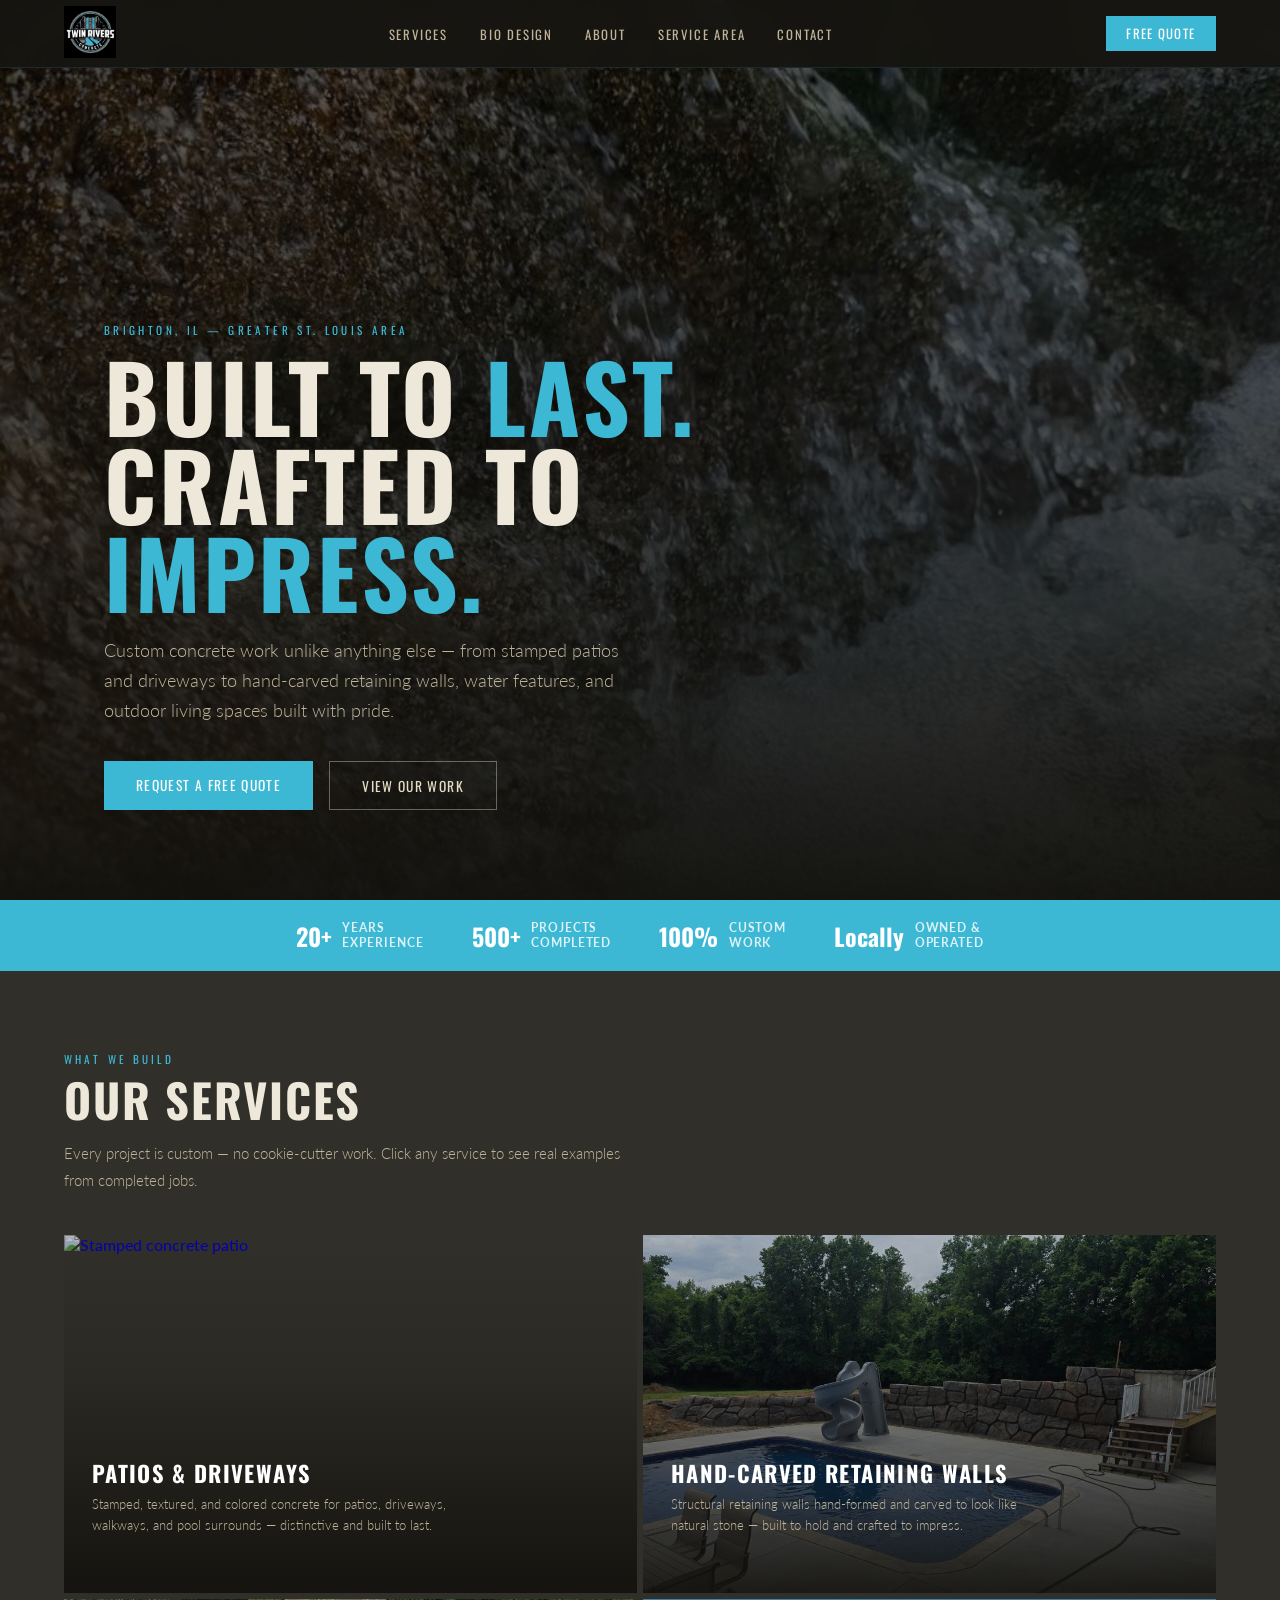
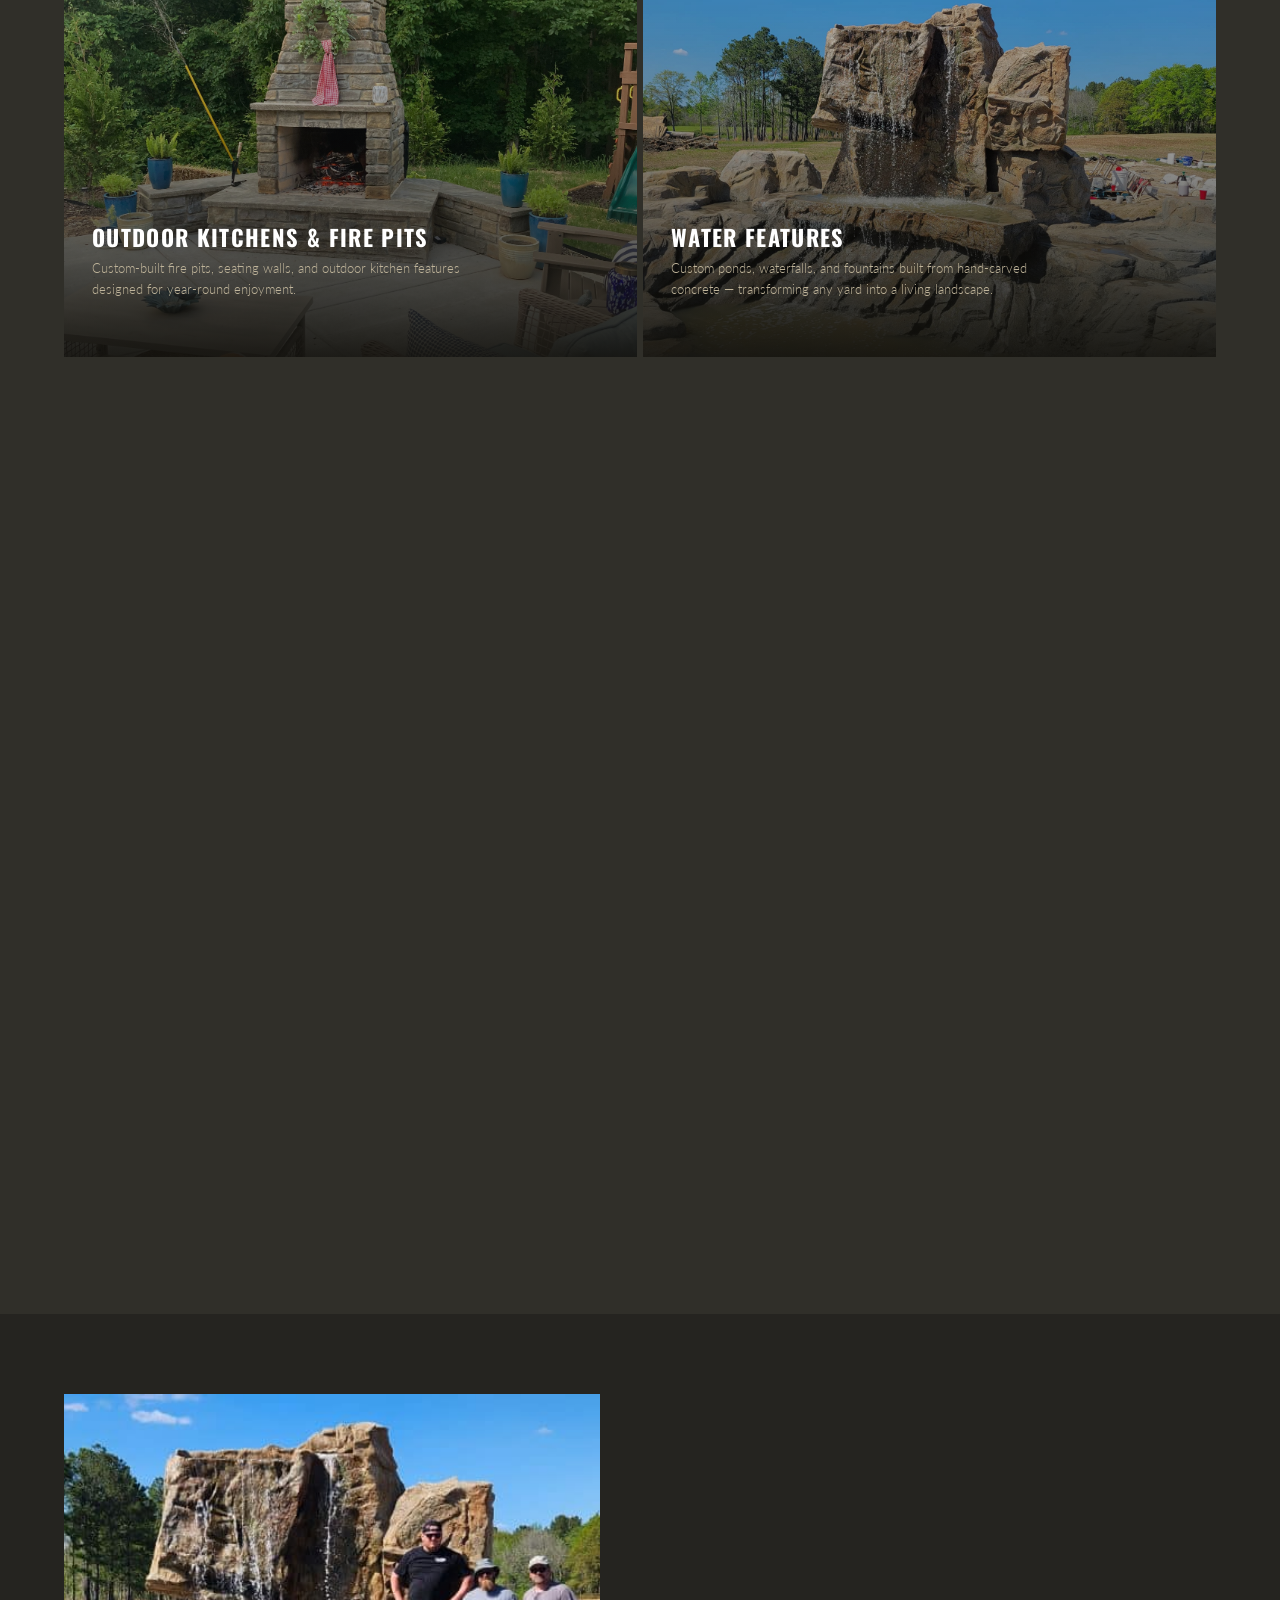
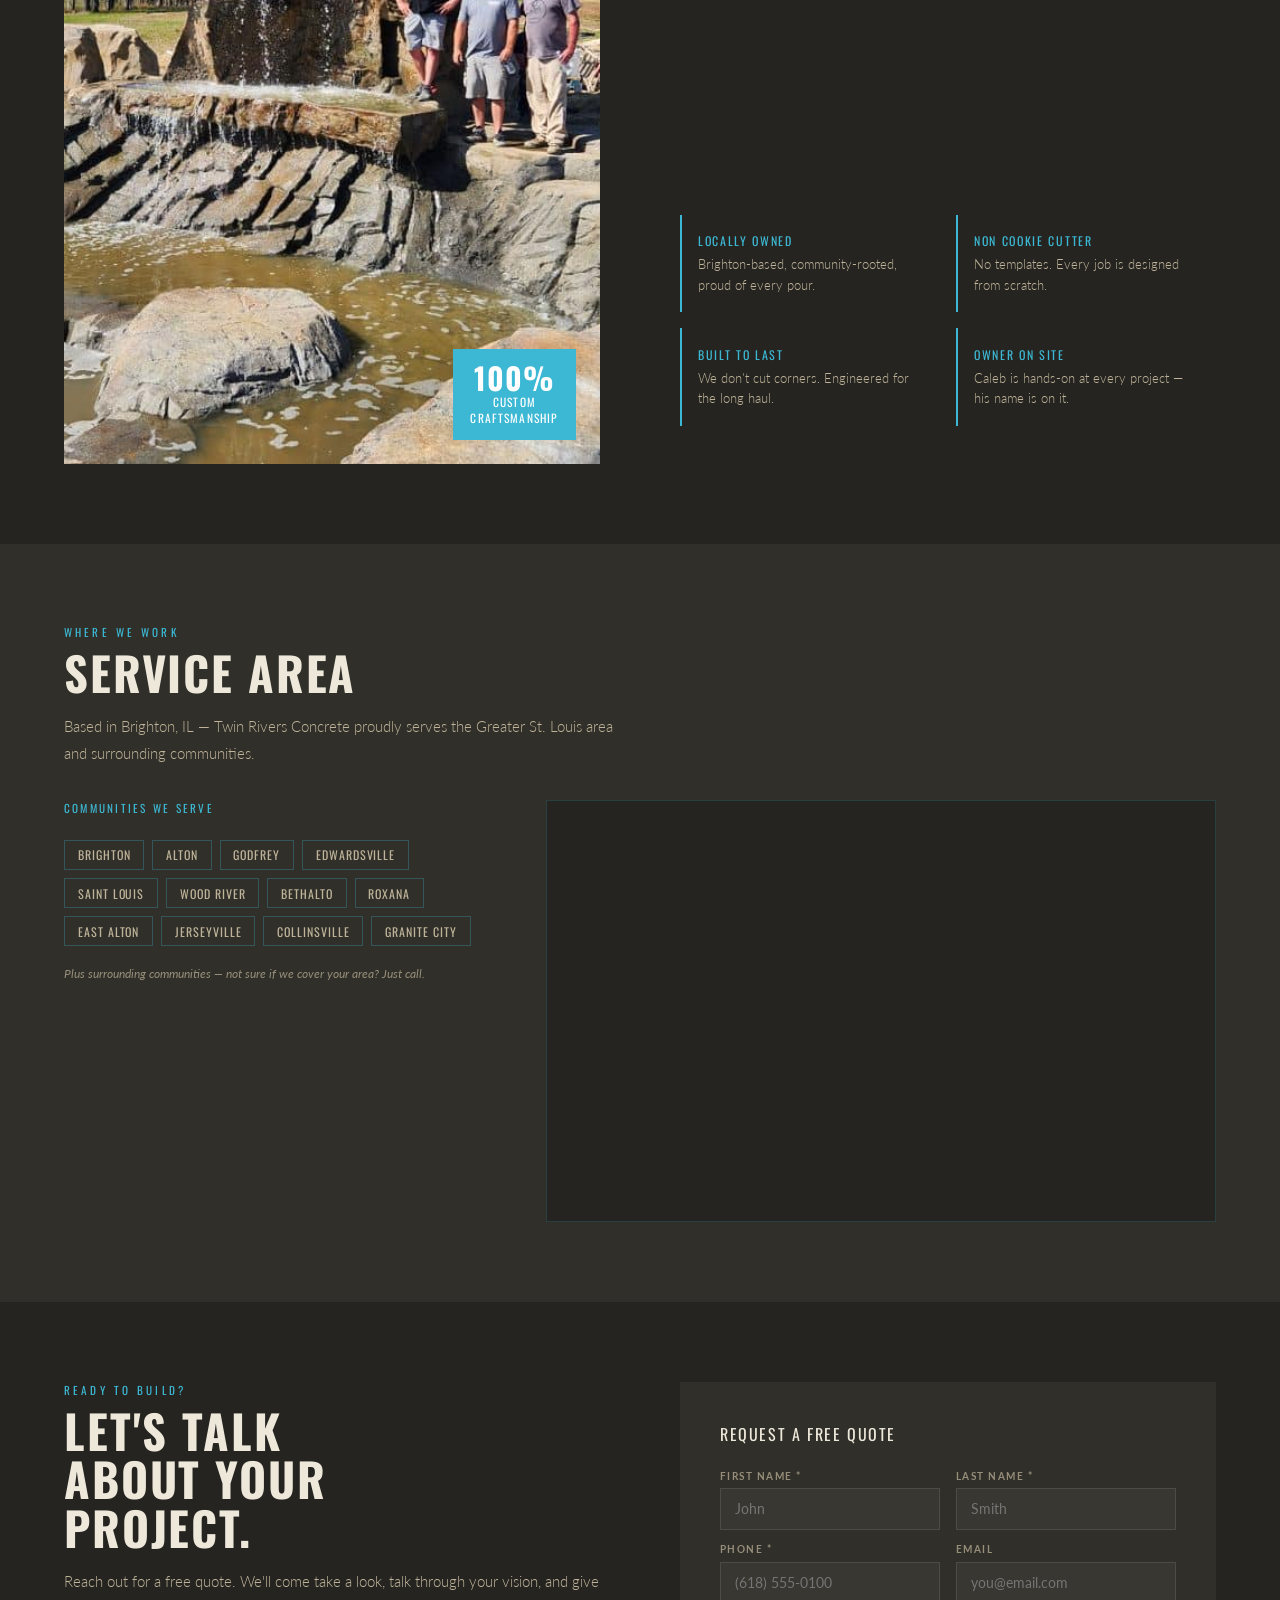
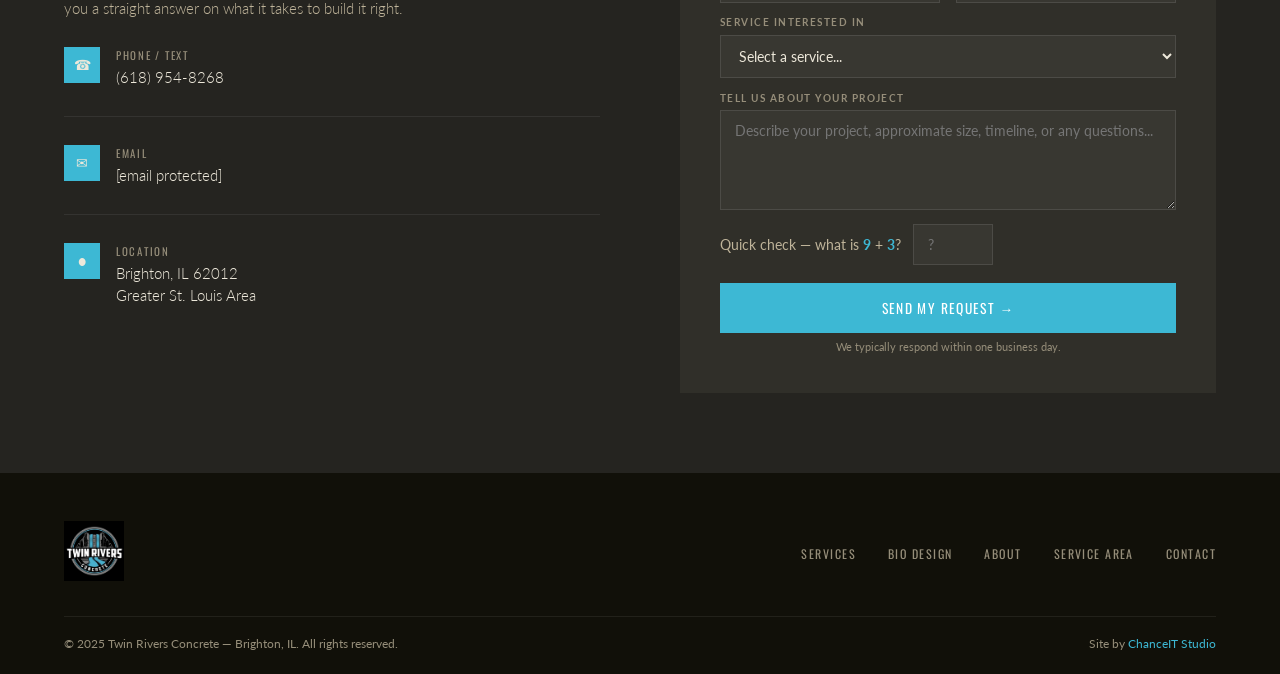
==== commit 98d62633: "retaining wall and pool surround jobs added. outdoor kitchen/firepit cover changed" ====
--- a/index.html
+++ b/index.html
@@ -316,7 +316,7 @@
           </div>
         </a>
         <a class="service-card reveal" href="#" onclick="showGallery('firepits'); return false;">
-          <img src="images/kitchen-8.png" alt="Custom fire pit and outdoor kitchen" loading="lazy">
+          <img src="images/firepit-2.jpg" alt="Custom fire pit and outdoor kitchen" loading="lazy">
           <div class="service-card-overlay"></div>
           <div class="service-card-body">
             <h3 class="service-card-title">Outdoor Kitchens &amp; Fire Pits</h3>
@@ -548,7 +548,8 @@
       <div class="gallery-thumb" onclick="openLb(this)"><img src="images/water-firepit-patio-2.jpg" alt="Water feature, fire pit, and patio" loading="lazy"></div>
       <div class="gallery-thumb" onclick="openLb(this)"><img src="images/water-firepit-patio-3.jpg" alt="Water feature, fire pit, and patio" loading="lazy"></div>
       <div class="gallery-thumb" onclick="openLb(this)"><img src="images/water-firepit-patio-4.jpg" alt="Water feature, fire pit, and patio" loading="lazy"></div>
-      
+          <div class="gallery-thumb" onclick="openLb(this)"><img src="images/patio-21.jpg" alt="Outdoor patio area" loading="lazy"></div>
+          <div class="gallery-thumb" onclick="openLb(this)"><img src="images/patio-20.jpg" alt="Outdoor patio area" loading="lazy"></div>
       <!-- ADD NEW PATIOS/DRIVEWAYS PHOTOS HERE -->
     </div>
   </div>
@@ -588,6 +589,9 @@
       <div class="gallery-thumb" onclick="openLb(this)"><img src="images/retaining-water.jpg" alt="Retaining wall with water feature" loading="lazy"></div>
       <div class="gallery-thumb" onclick="openLb(this)"><img src="images/retaining-water-firepit.jpg" alt="Retaining wall, water feature, and fire pit" loading="lazy"></div>
       <div class="gallery-thumb" onclick="openLb(this)"><img src="images/water-retaining.jpg" alt="Water feature and retaining wall" loading="lazy"></div>
+      <div class="gallery-thumb" onclick="openLb(this)"><img src="images/retaining-5.jpg" alt="Natural stone look retaining wall" loading="lazy"></div>
+      <div class="gallery-thumb" onclick="openLb(this)"><img src="images/retaining-6.jpg" alt="Natural stone look retaining wall" loading="lazy"></div>
+      <div class="gallery-thumb" onclick="openLb(this)"><img src="images/retaining-7.jpg" alt="Natural stone look retaining wall" loading="lazy"></div>
       <!-- ADD NEW RETAINING WALL PHOTOS HERE -->
     </div>
   </div>
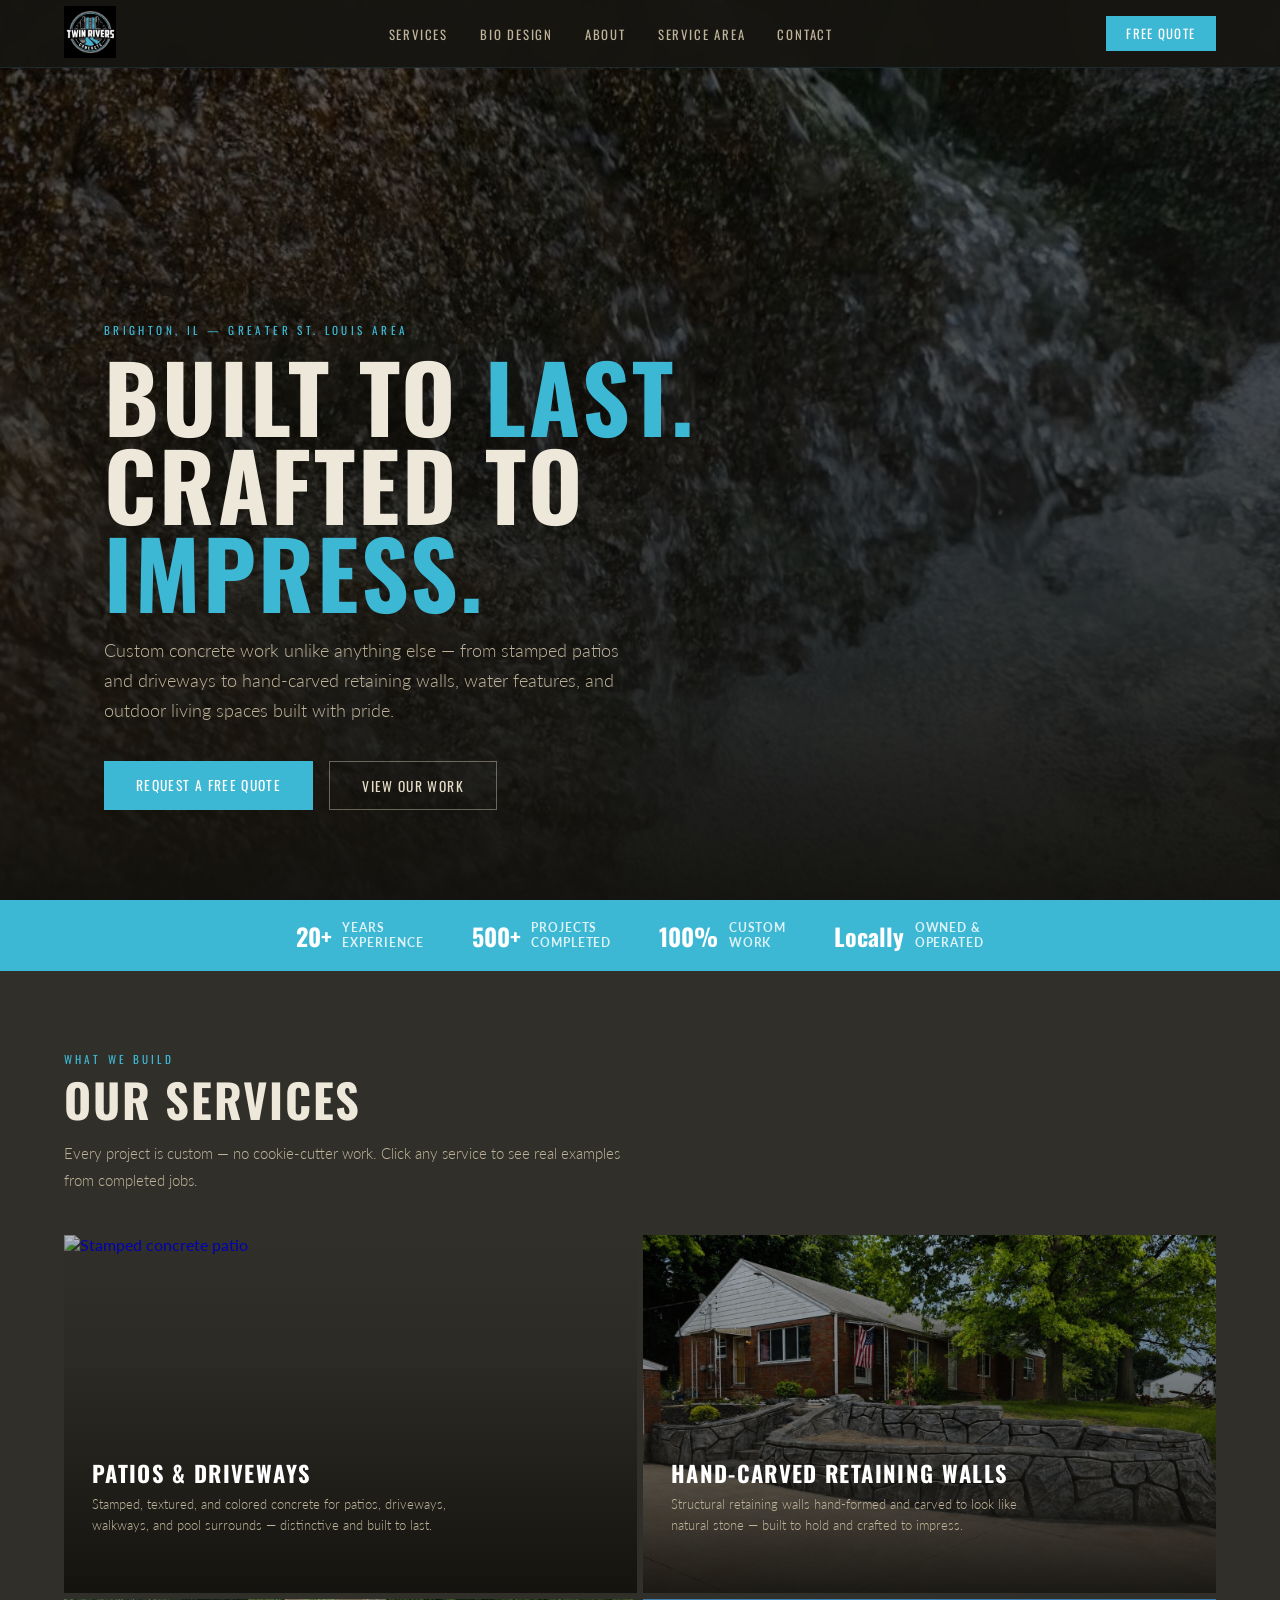
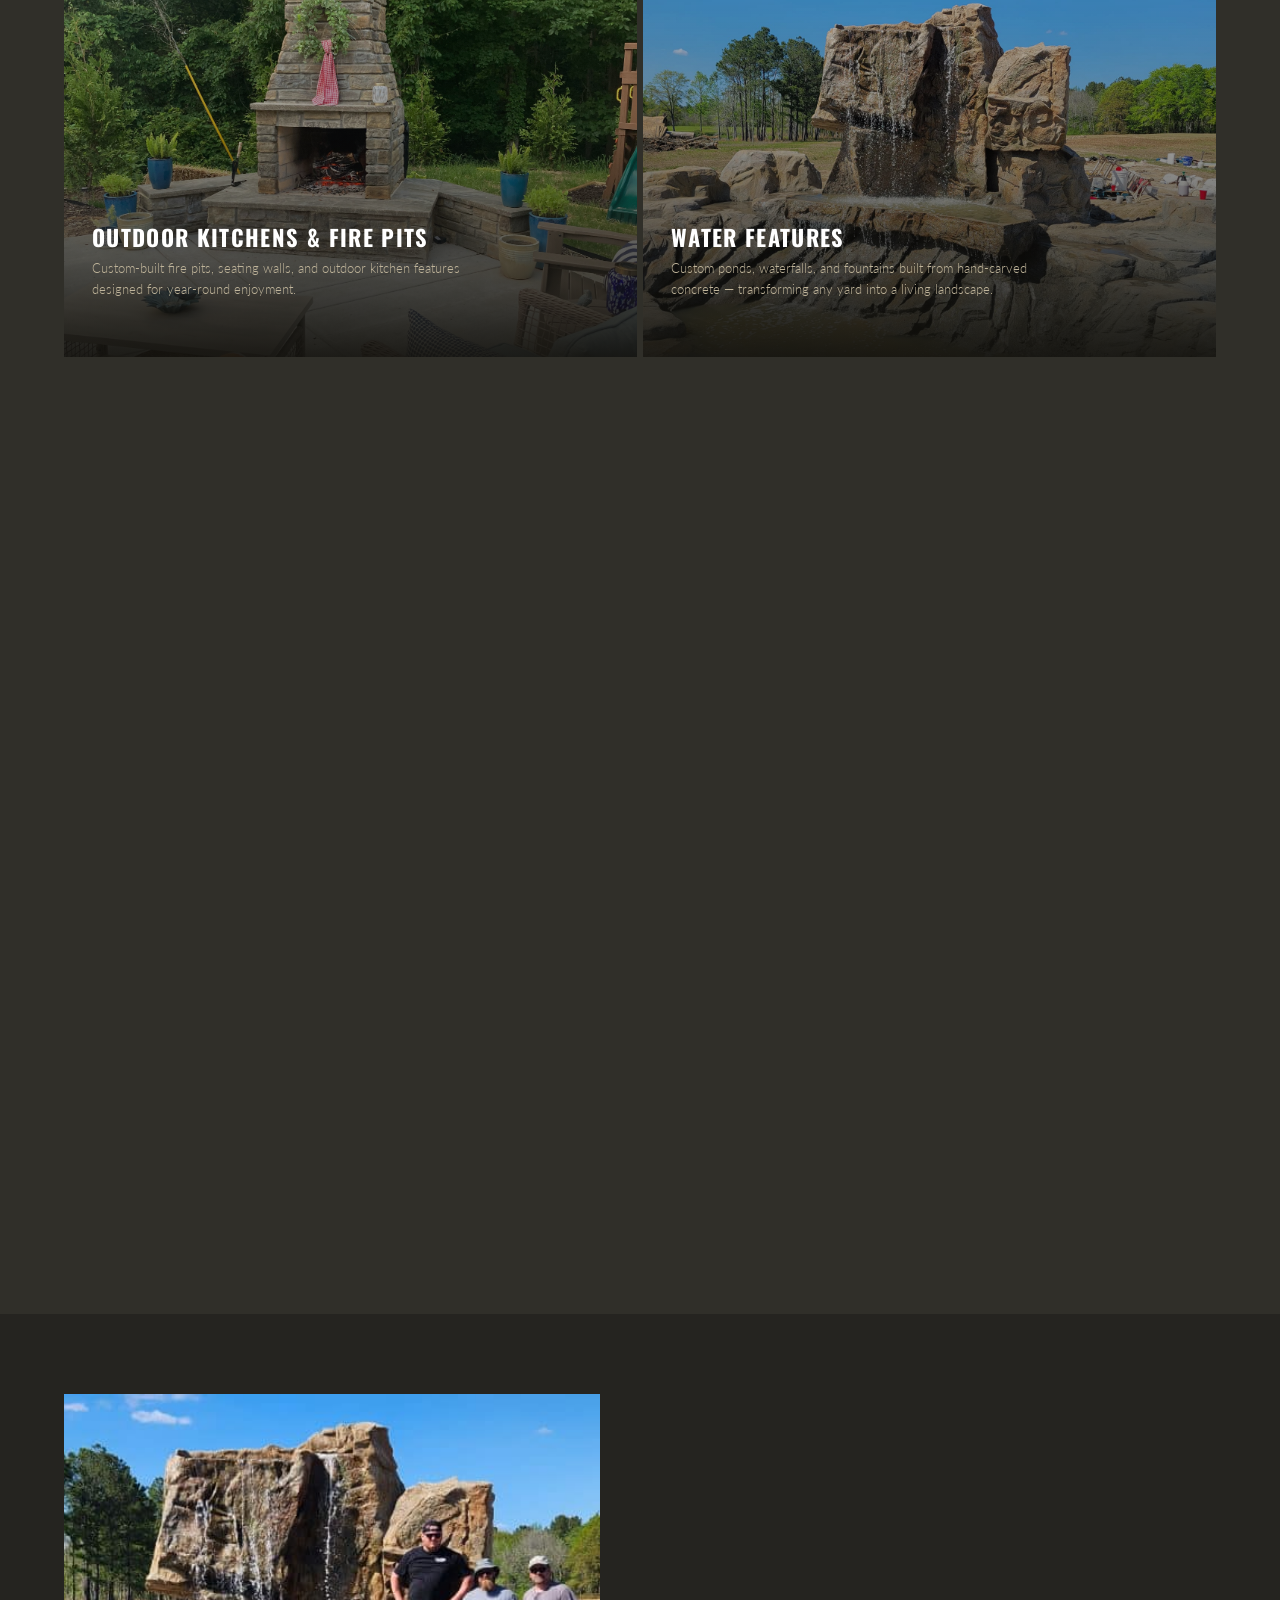
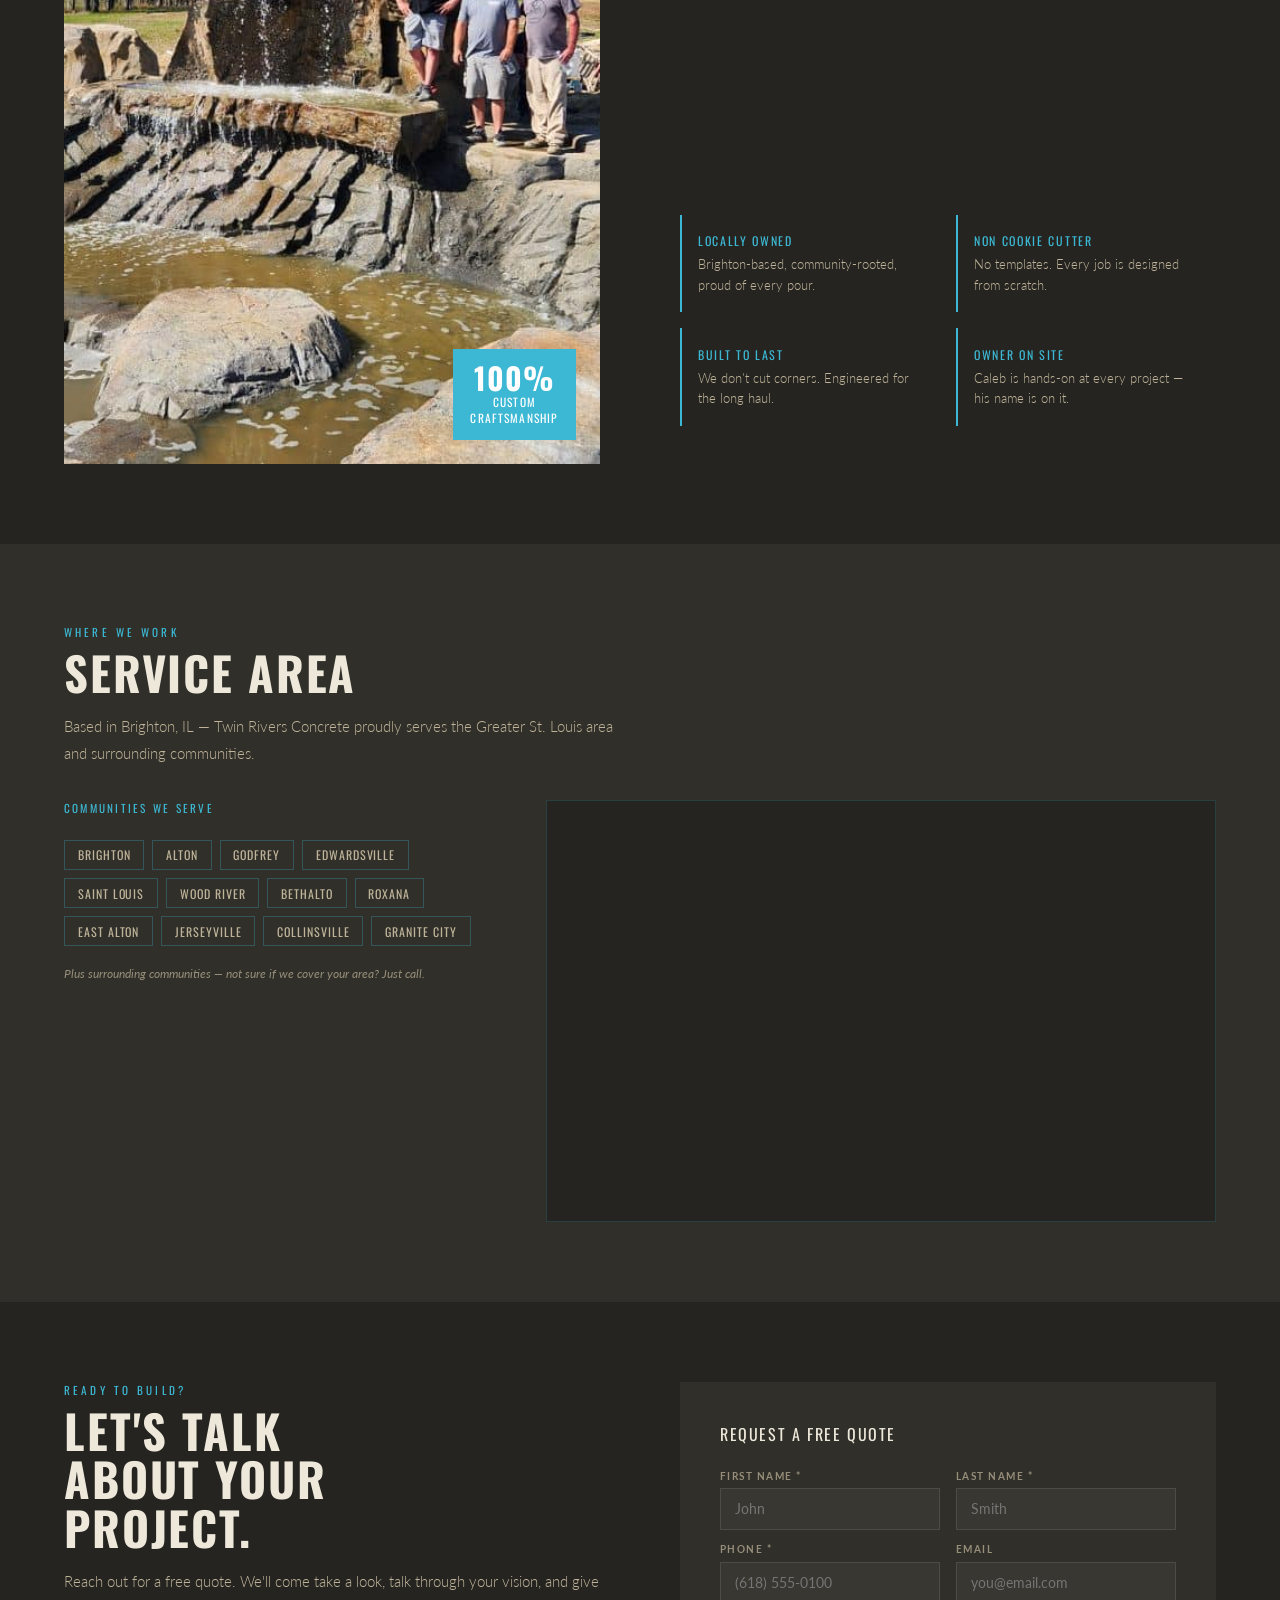
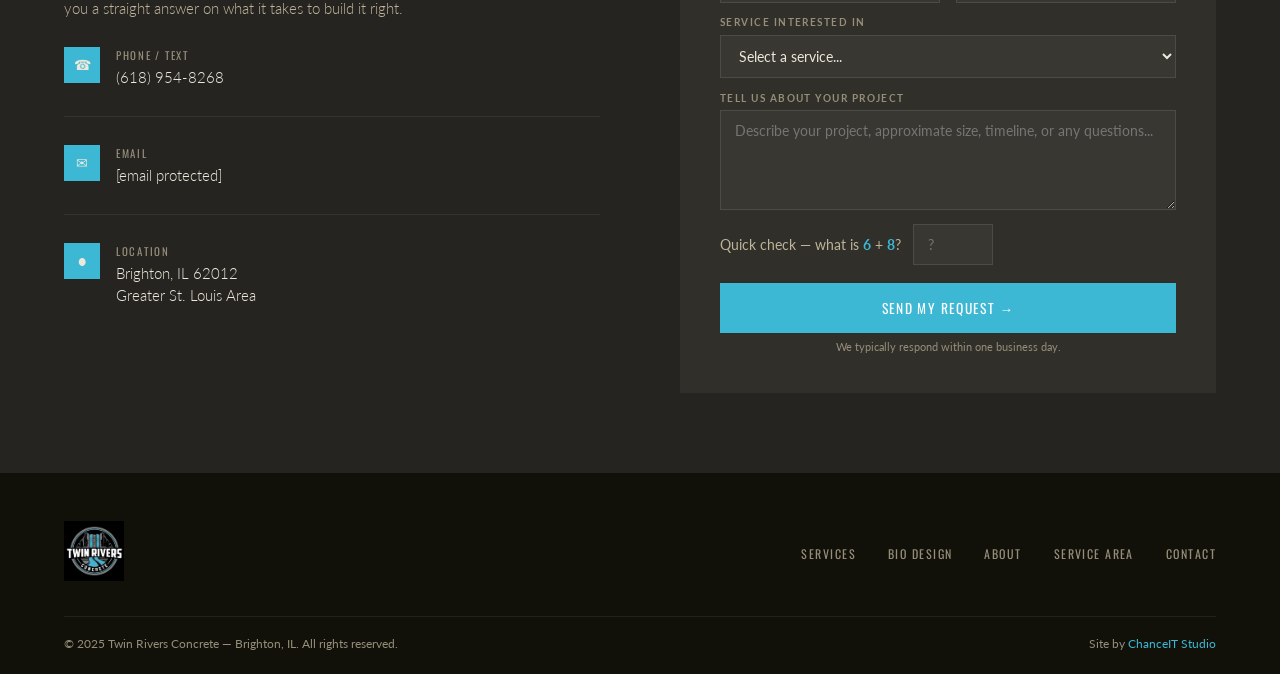
==== commit 6a091d19: "changed retaining wall cover with cropped version." ====
--- a/index.html
+++ b/index.html
@@ -307,7 +307,7 @@
           </div>
         </a>
         <a class="service-card reveal" href="#" onclick="showGallery('walls'); return false;">
-          <img src="images/patio-retaining.jpg" alt="Hand-carved retaining wall" loading="lazy">
+          <img src="images/retaining-6.jpg" alt="Hand-carved retaining wall" loading="lazy">
           <div class="service-card-overlay"></div>
           <div class="service-card-body">
             <h3 class="service-card-title">Hand-Carved Retaining Walls</h3>
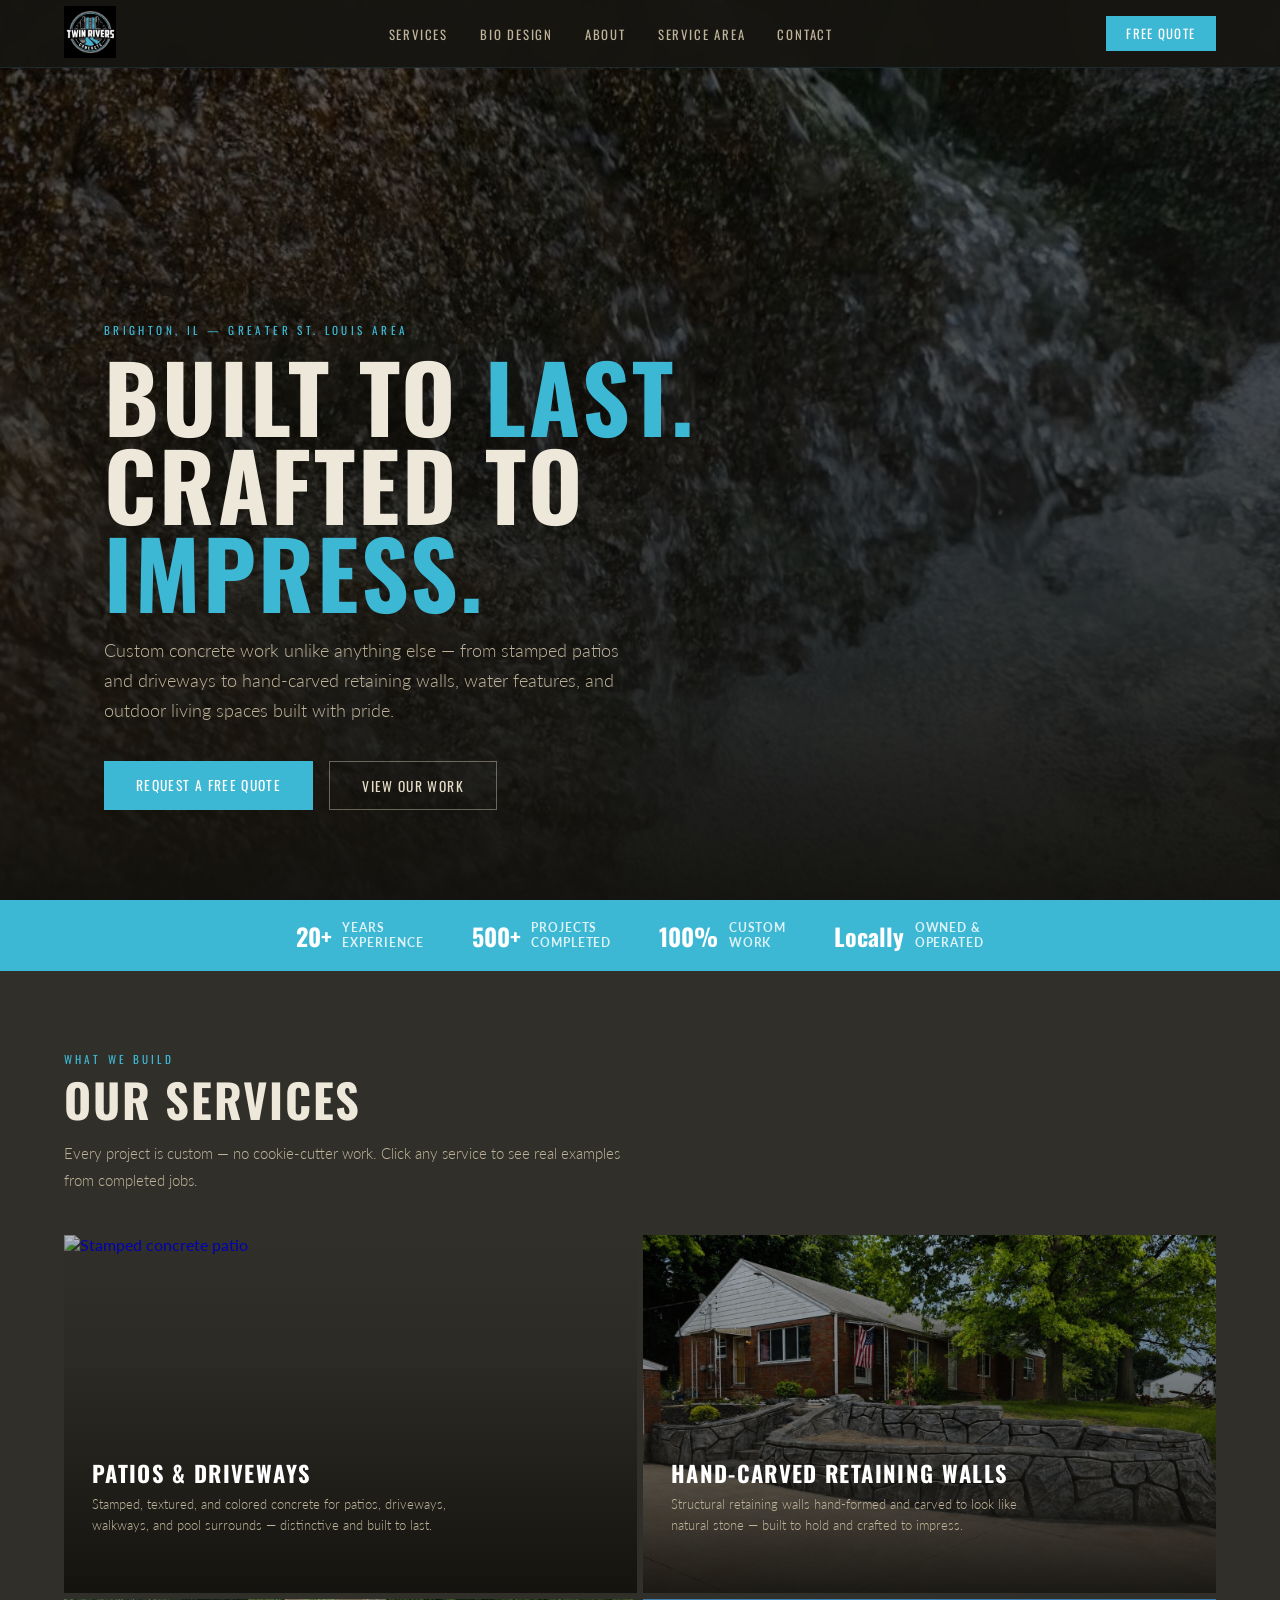
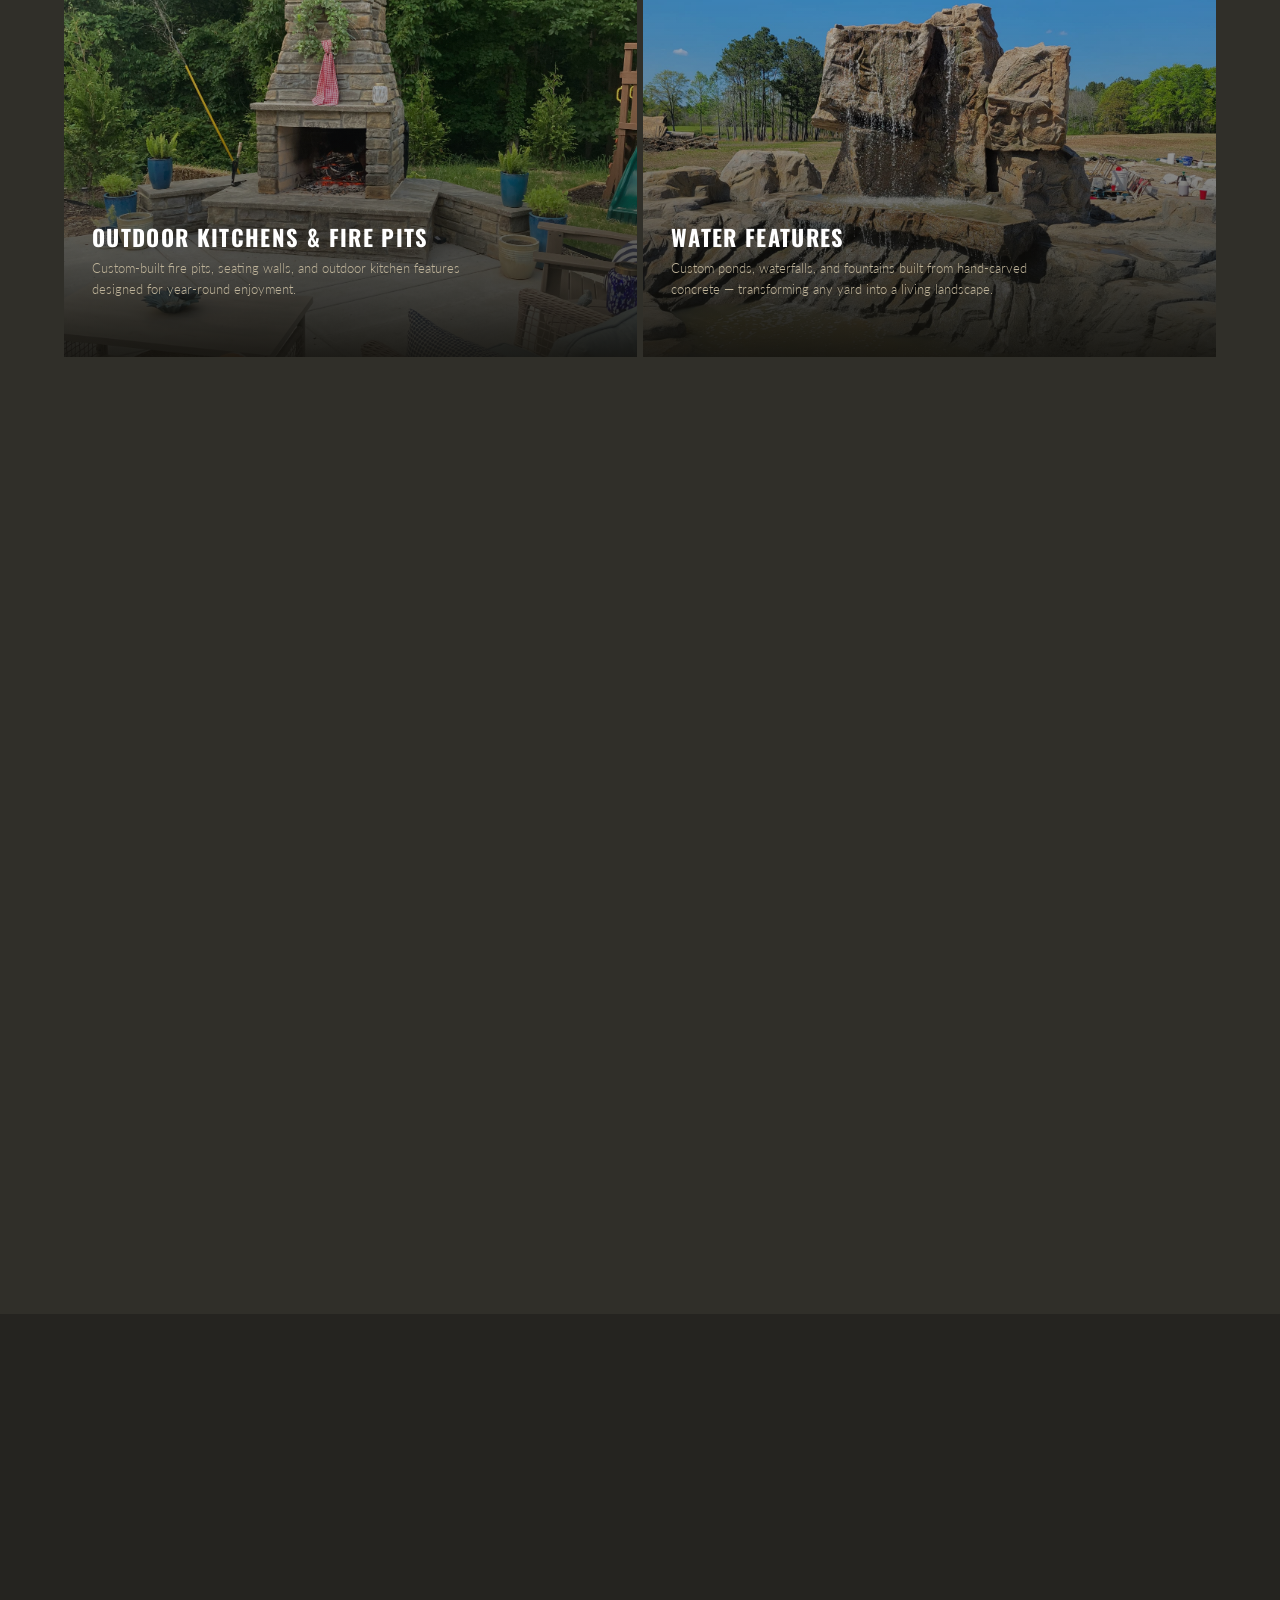
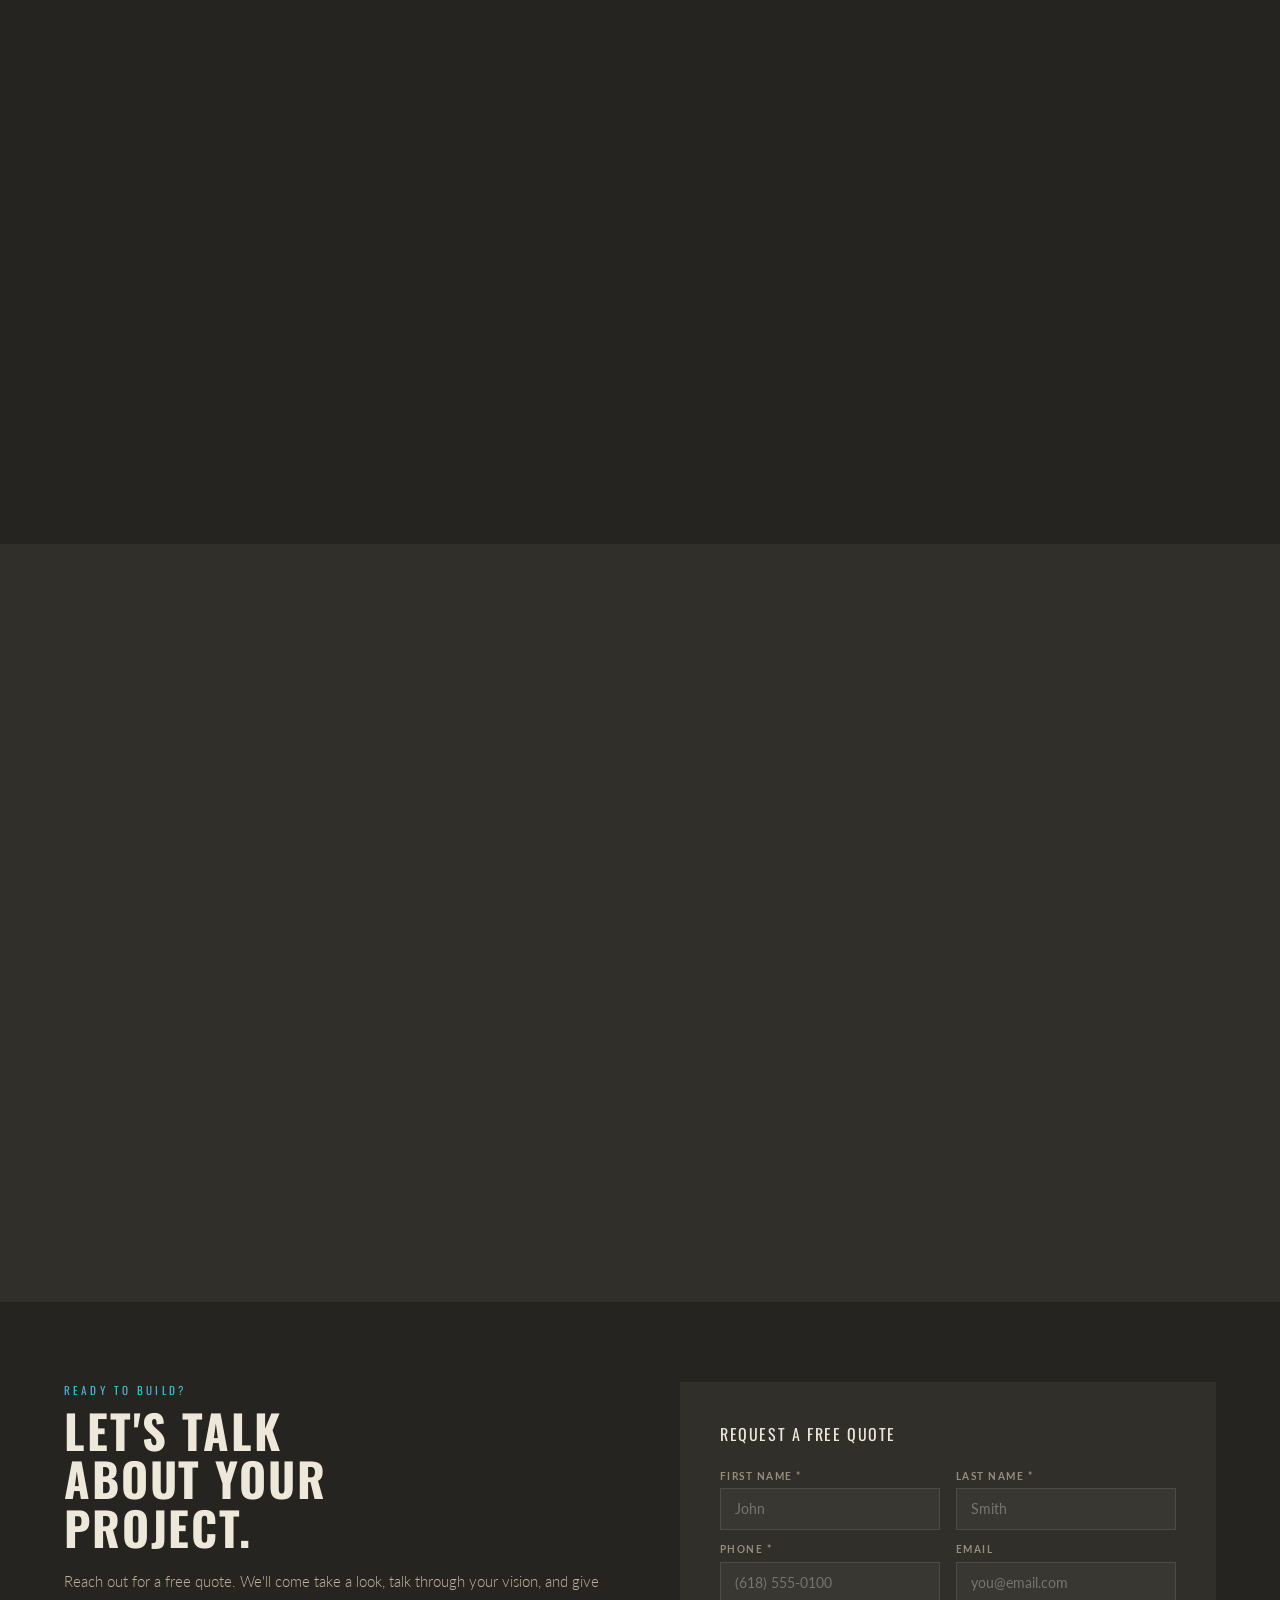
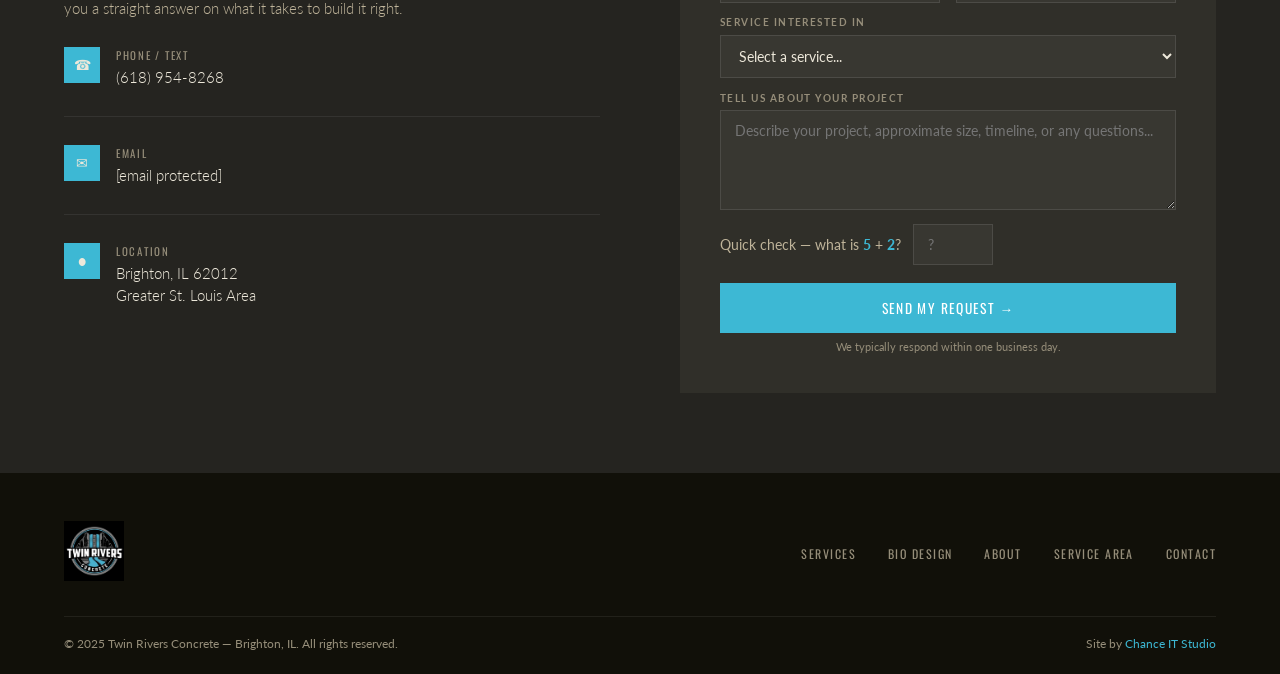
==== commit 9dd6e342: "typo fix" ====
--- a/index.html
+++ b/index.html
@@ -481,7 +481,7 @@
     </div>
     <div class="footer-bottom">
       <p class="footer-copy">&copy; 2025 Twin Rivers Concrete &mdash; Brighton, IL. All rights reserved.</p>
-      <p class="footer-copy">Site by <a href="https://chanceitstudio.com" style="color:var(--river);text-decoration:none;">ChanceIT Studio</a></p>
+      <p class="footer-copy">Site by <a href="https://chanceitstudio.com" style="color:var(--river);text-decoration:none;">Chance IT Studio</a></p>
     </div>
   </footer>
 
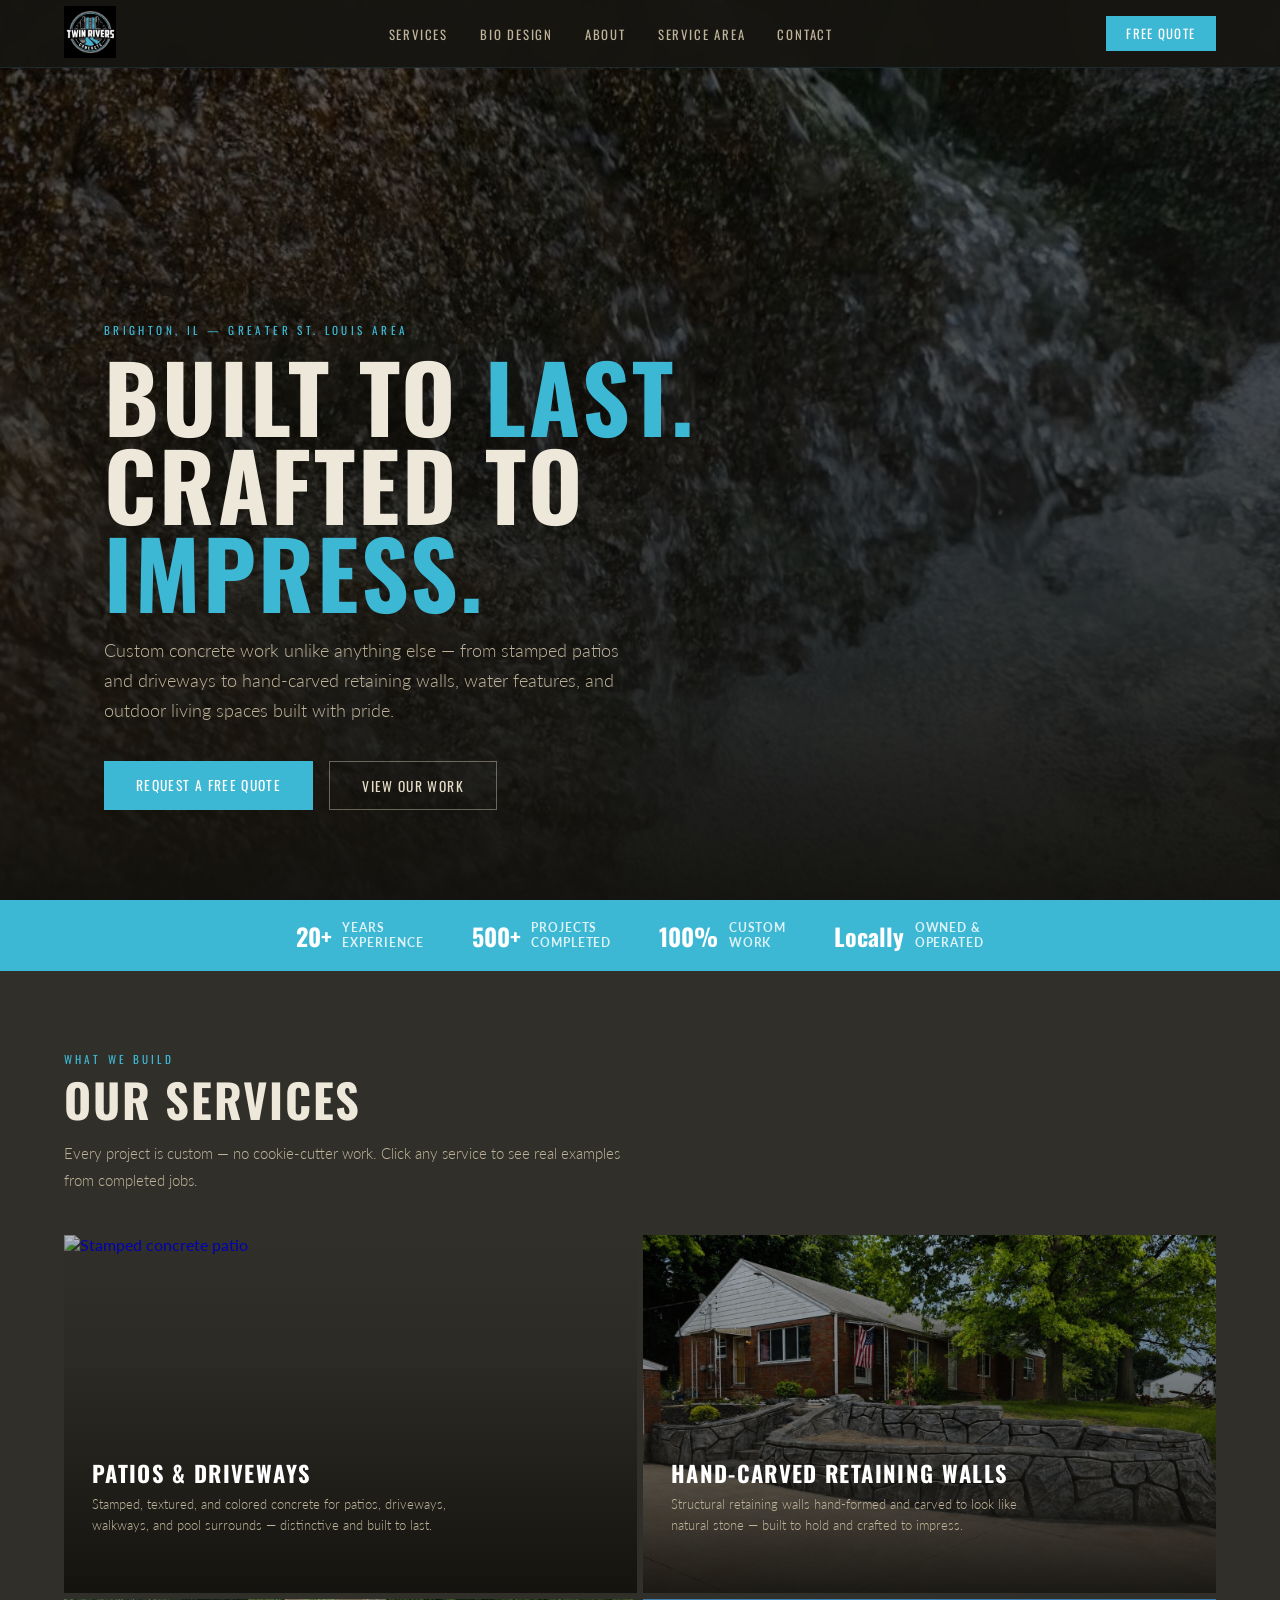
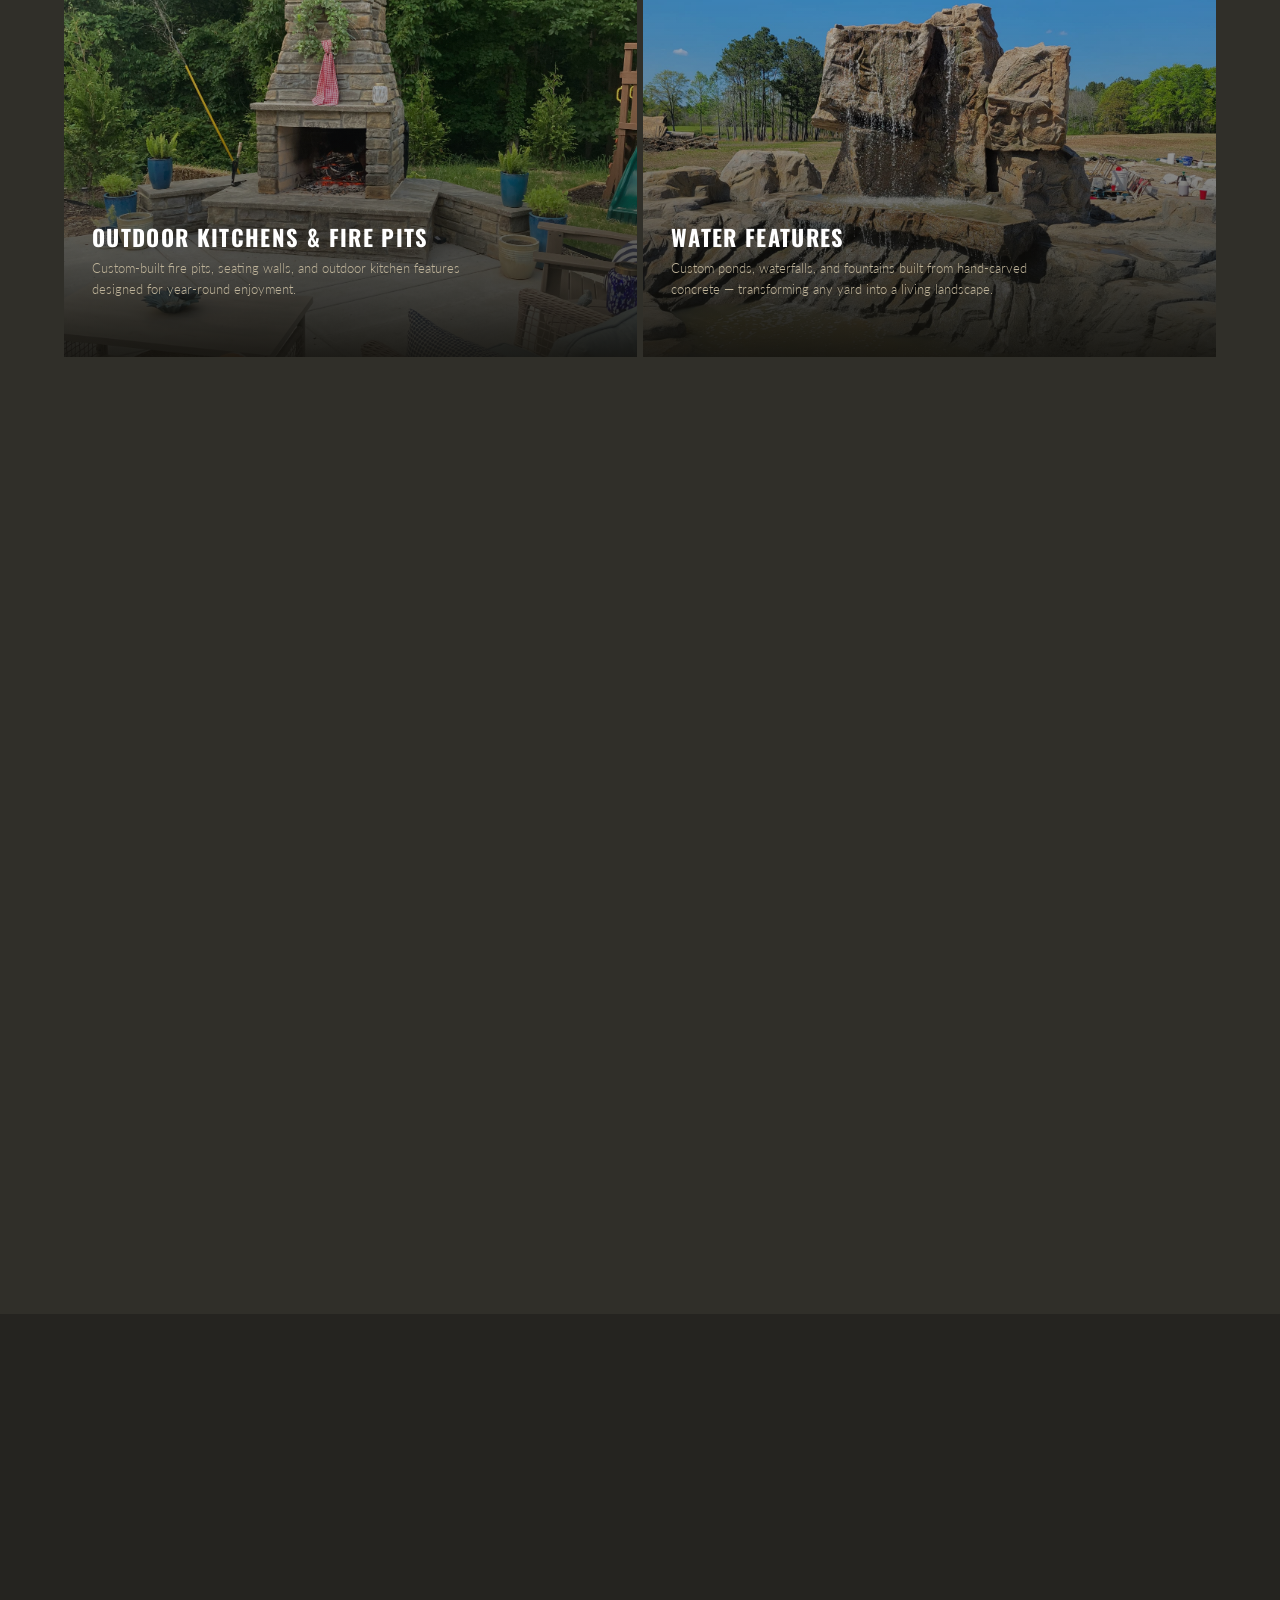
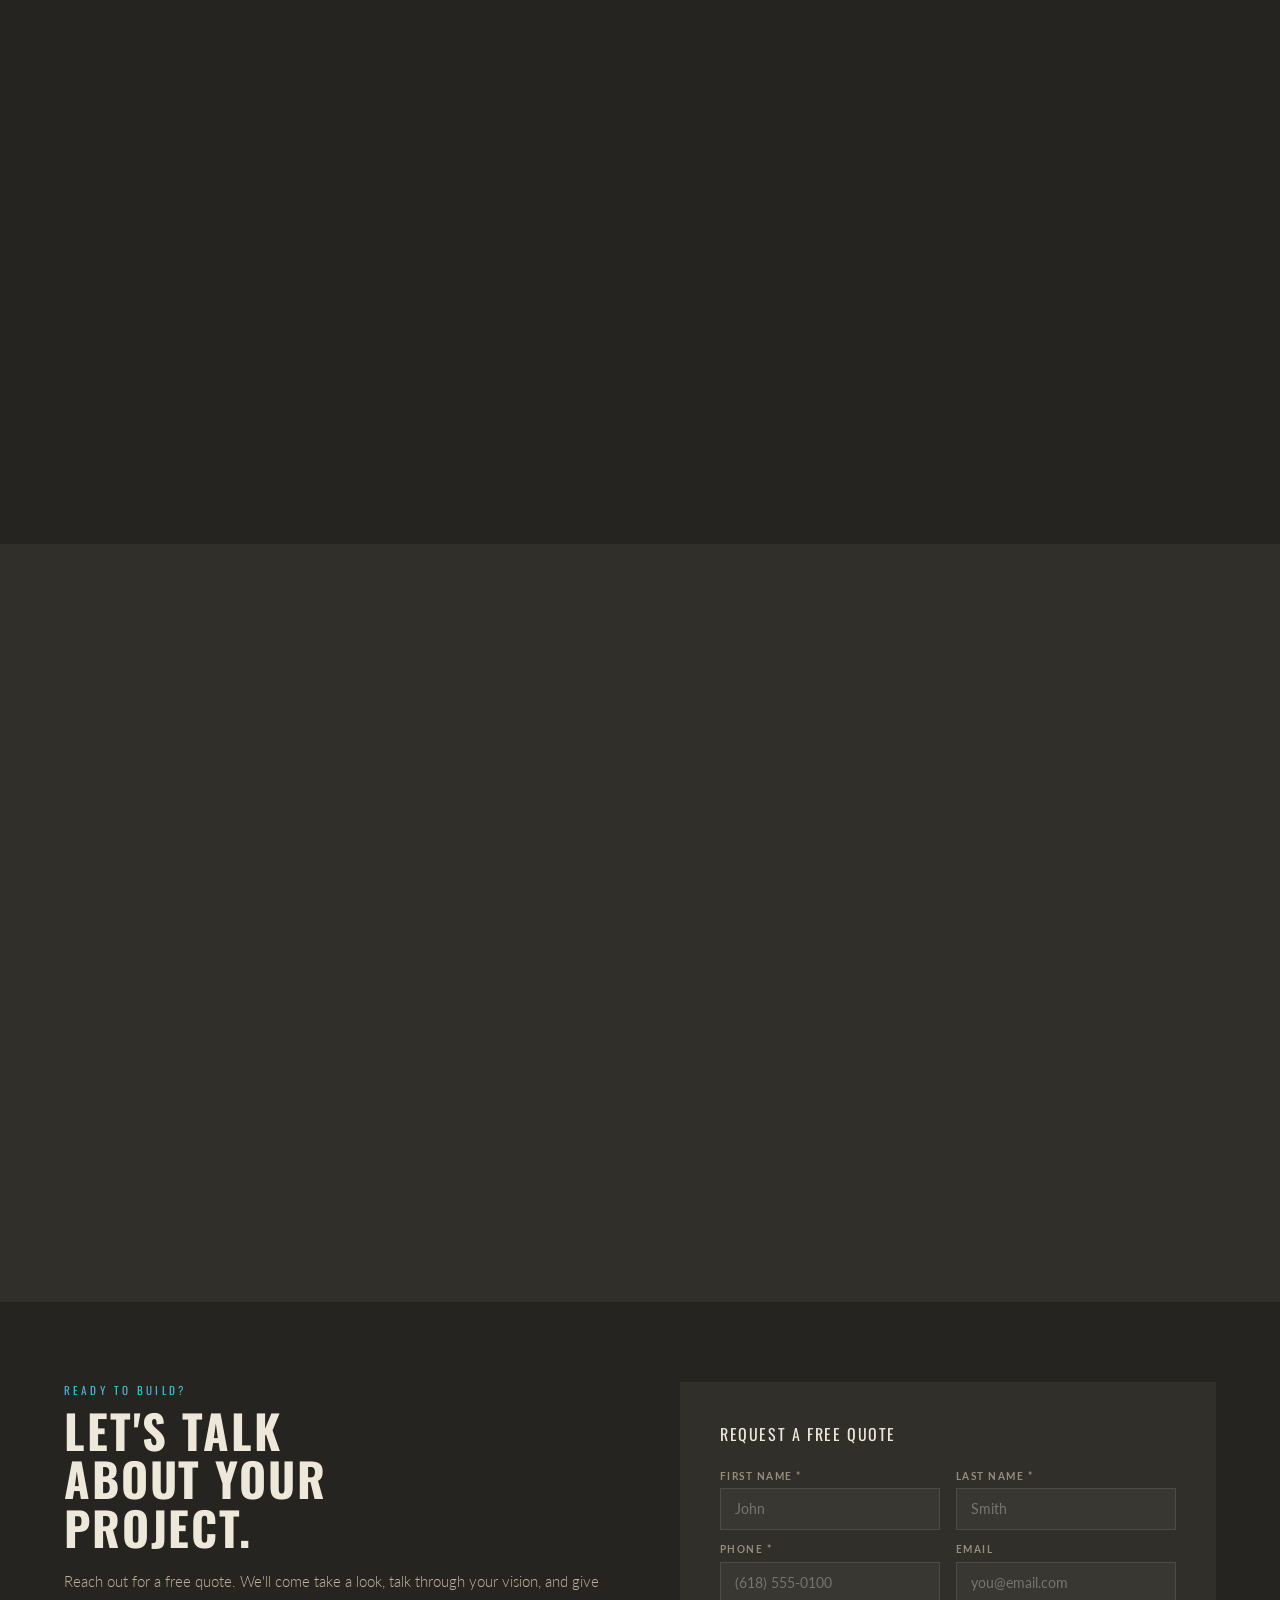
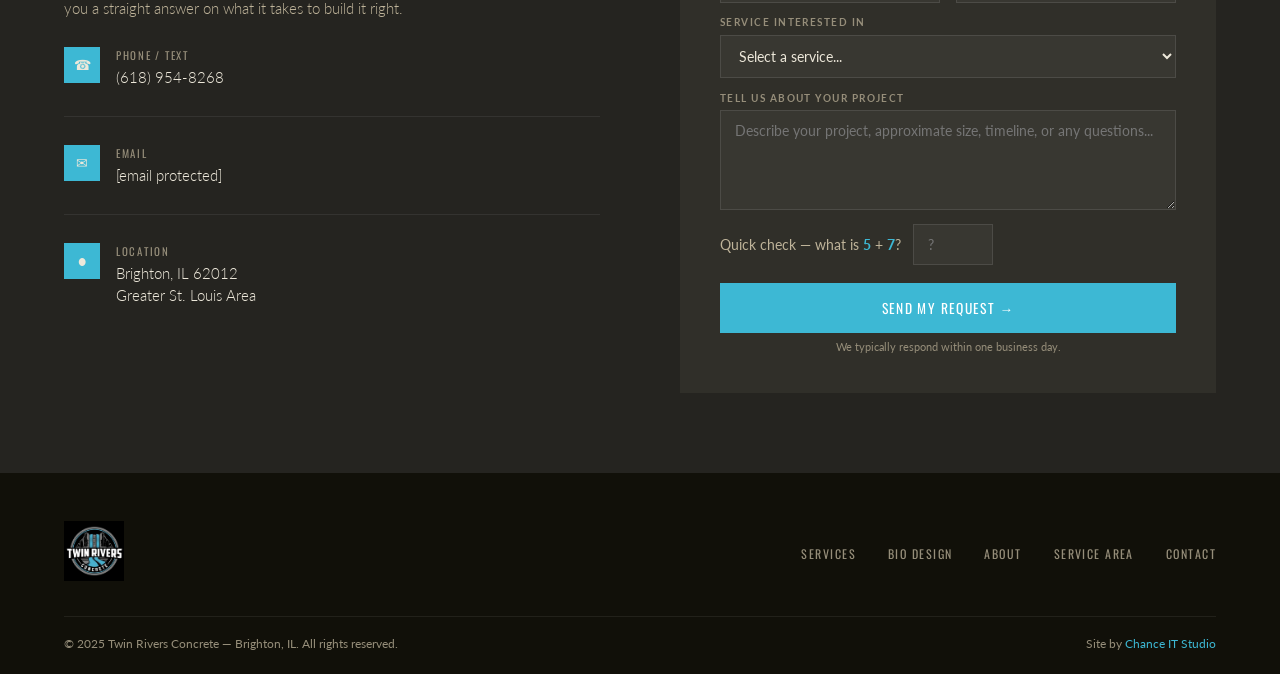
==== commit 0971fa90: "Restore Formspree submission to quote form Co-Authored-By: Claude Opus 5.5 <noreply@anthropic.com> C" ====
--- a/index.html
+++ b/index.html
@@ -755,14 +755,9 @@
 
 let lastSubmit = 0;
 
-// TODO: When Caleb approves — add Formspree fetch here
-// Replace the success block with:
-//   await fetch('https://formspree.io/f/YOUR_ID', {
-//     method: 'POST',
-//     headers: { 'Content-Type': 'application/json' },
-//     body: JSON.stringify({ name: fname+' '+lname, phone, email, service, message })
-//   });
-function submitForm() {
+const FORM_ENDPOINT = 'https://formspree.io/f/mnjoeqkd';
+
+async function submitForm() {
   const msgEl = document.getElementById('formMsg');
   msgEl.className = 'form-msg';
   if (document.getElementById('hp_website').value !== '') return;
@@ -802,12 +797,37 @@
     newCaptcha();
     return;
   }
-  lastSubmit = Date.now();
-  newCaptcha();
-  msgEl.innerHTML = '&#10003;&nbsp; Message received! Caleb will be in touch soon. You can also call or text directly: <a href="tel:6189548268" style="color:var(--river)">(618) 954-8268</a>';
-  msgEl.className = 'form-msg success';
-  ['fname', 'lname', 'phone', 'email', 'message'].forEach(id => document.getElementById(id).value = '');
-  document.getElementById('service').selectedIndex = 0;
+  const name = fname + ' ' + lname;
+  const service = document.getElementById('service').value || 'Not provided';
+  const message = document.getElementById('message').value.trim() || 'Not provided';
+  const payload = { name, phone, service, message, _subject: 'New quote request: ' + name };
+  if (email) { payload.email = email; payload._replyto = email; }
+
+  const btn = document.querySelector('.submit-btn');
+  const btnLabel = btn.innerHTML;
+  btn.disabled = true;
+  btn.textContent = 'Sending...';
+  try {
+    const res = await fetch(FORM_ENDPOINT, {
+      method: 'POST',
+      headers: { 'Content-Type': 'application/json', 'Accept': 'application/json' },
+      body: JSON.stringify(payload)
+    });
+    if (!res.ok) throw new Error('Formspree ' + res.status);
+    lastSubmit = Date.now();
+    newCaptcha();
+    msgEl.innerHTML = '&#10003;&nbsp; Message received! Caleb will be in touch soon. You can also call or text directly: <a href="tel:6189548268" style="color:var(--river)">(618) 954-8268</a>';
+    msgEl.className = 'form-msg success';
+    ['fname', 'lname', 'phone', 'email', 'message'].forEach(id => document.getElementById(id).value = '');
+    document.getElementById('service').selectedIndex = 0;
+  } catch (err) {
+    newCaptcha();
+    msgEl.innerHTML = 'Something went wrong sending your request. Please try again, or call or text Caleb at <a href="tel:6189548268" style="color:var(--river)">(618) 954-8268</a>.';
+    msgEl.className = 'form-msg error';
+  } finally {
+    btn.disabled = false;
+    btn.innerHTML = btnLabel;
+  }
 }
 </script>
 </body>
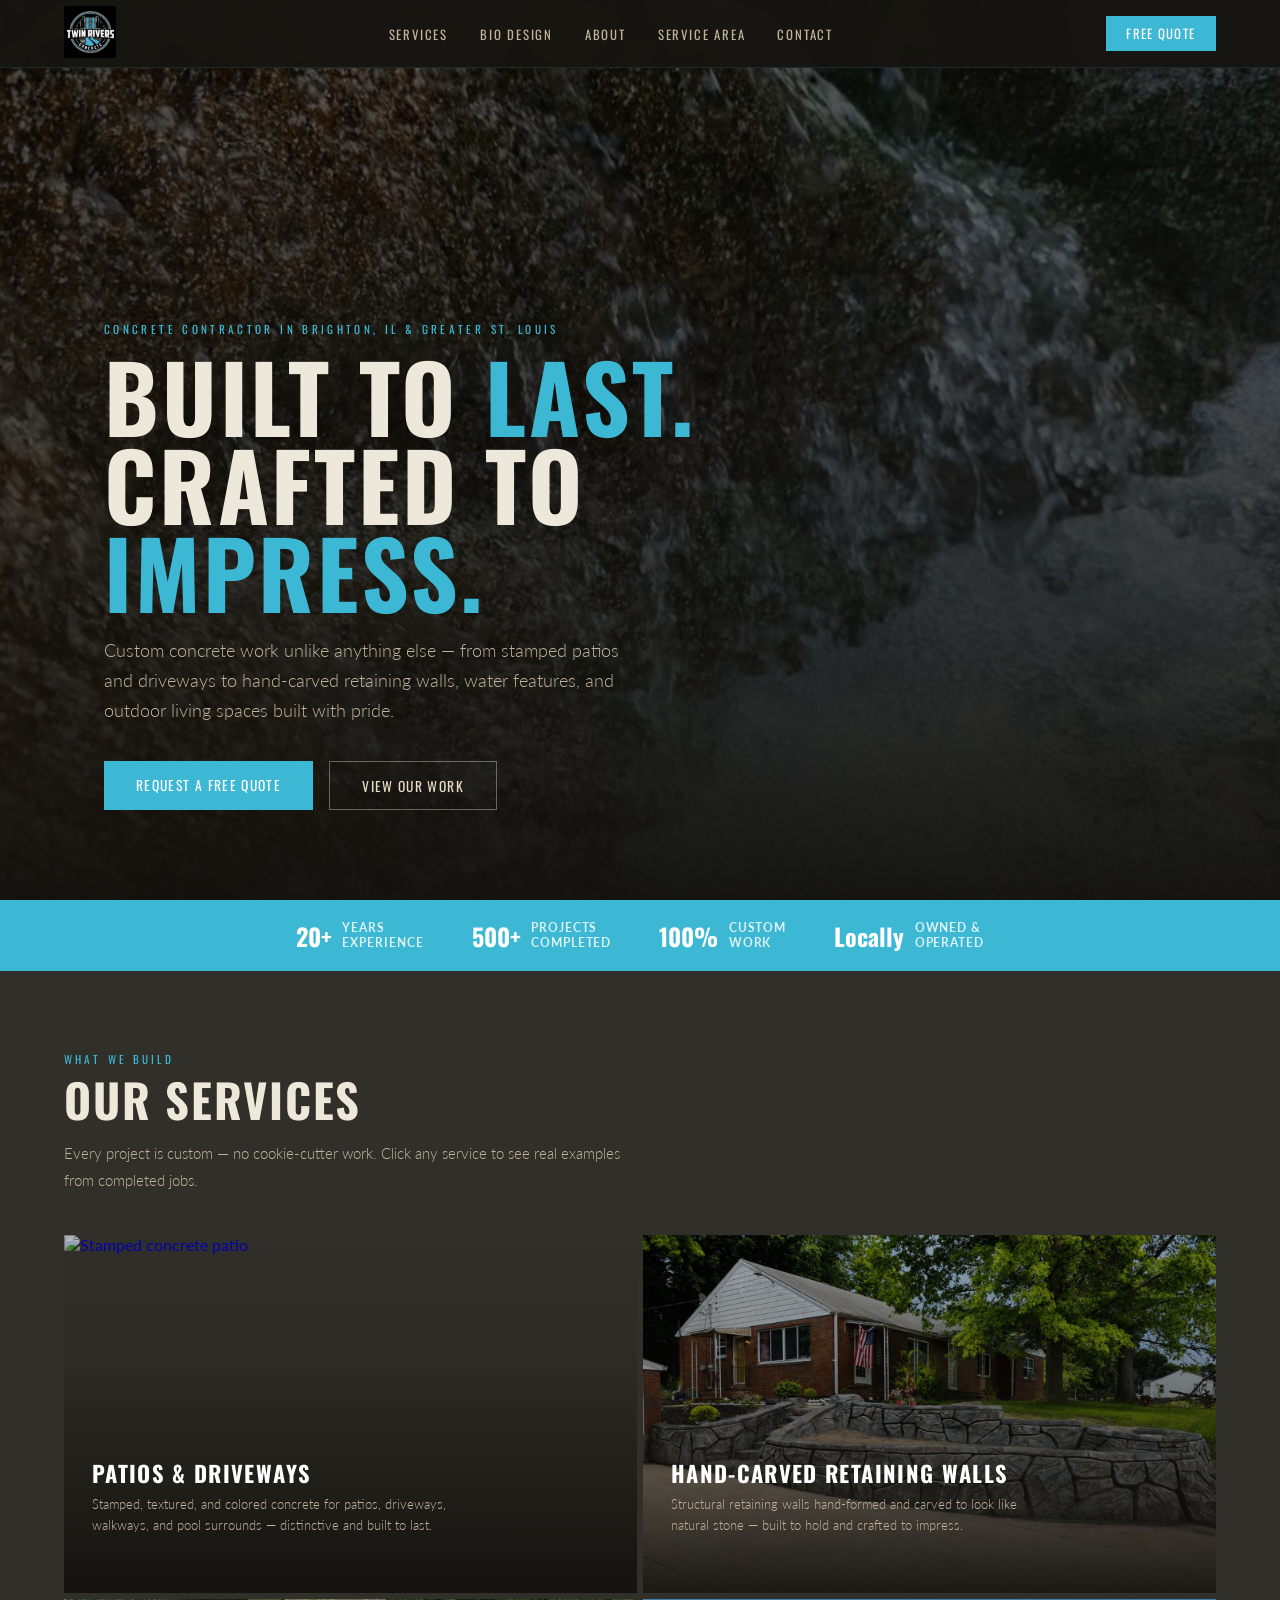
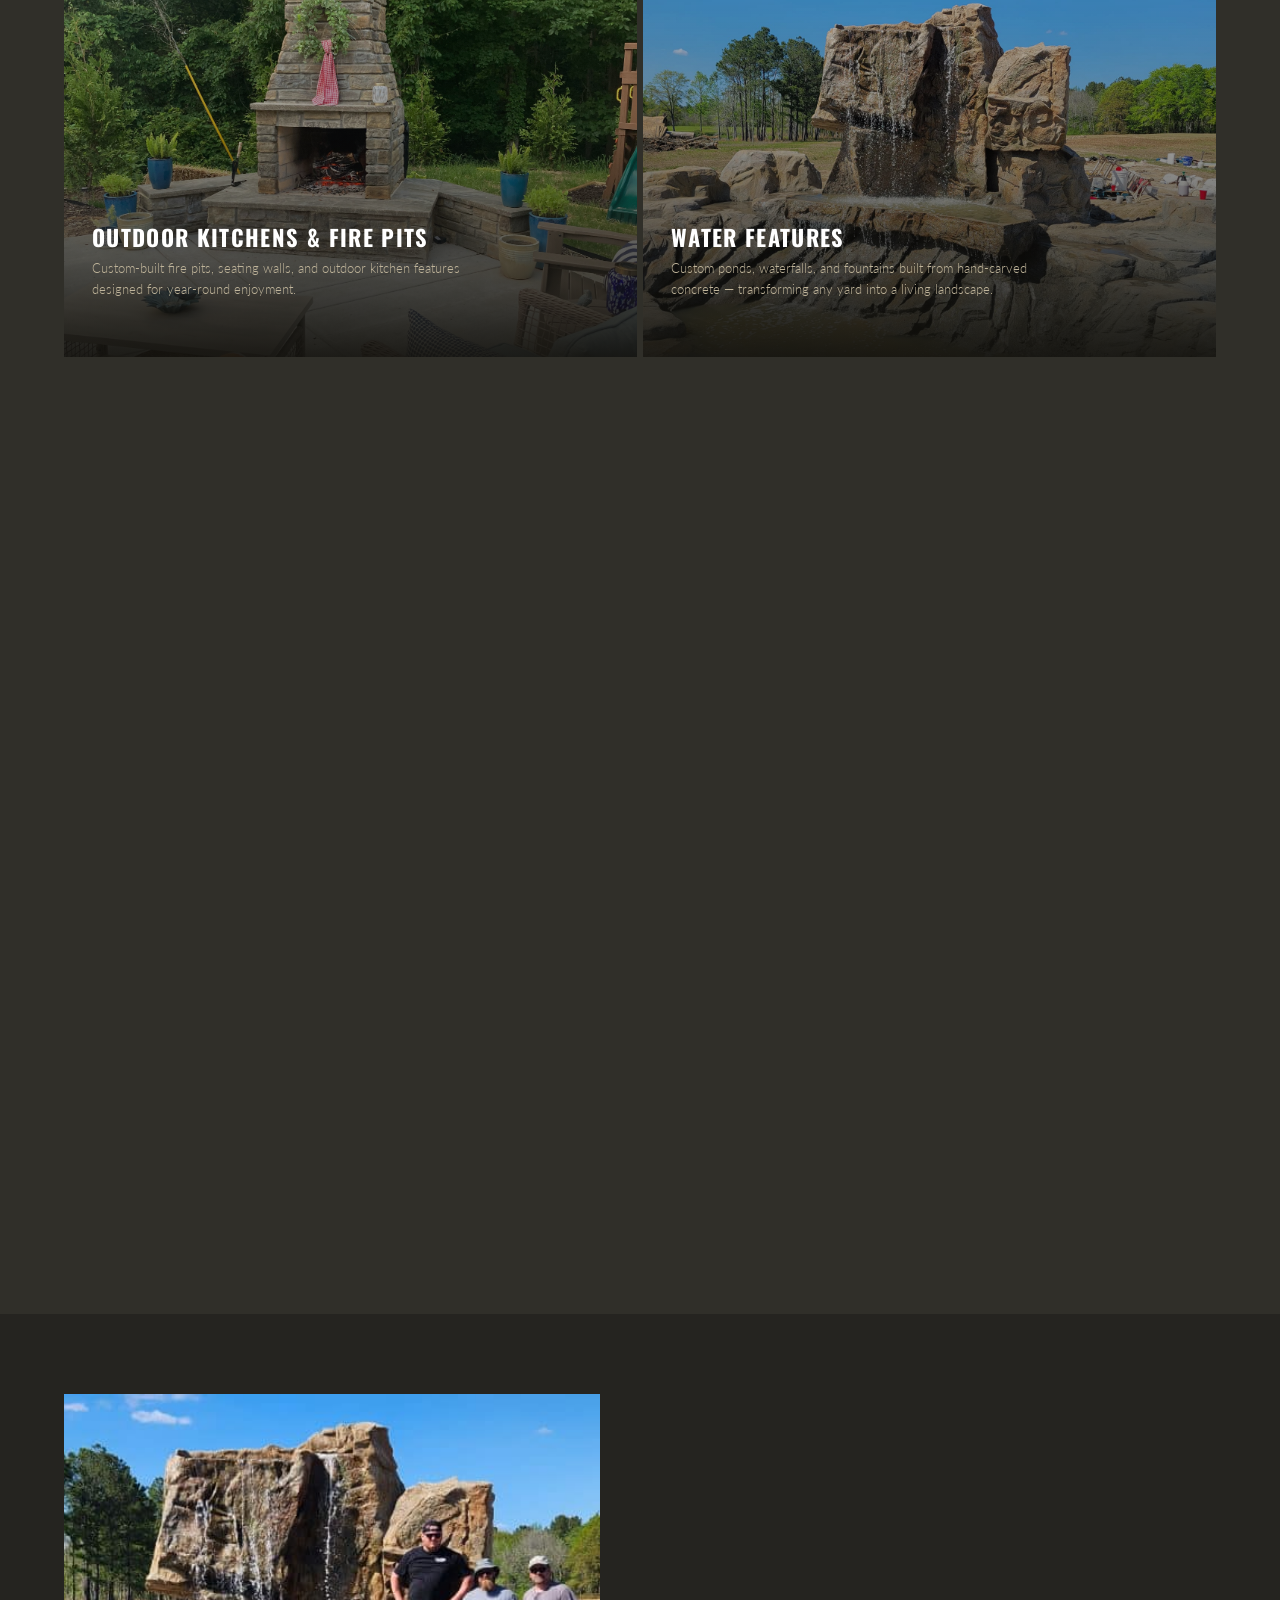
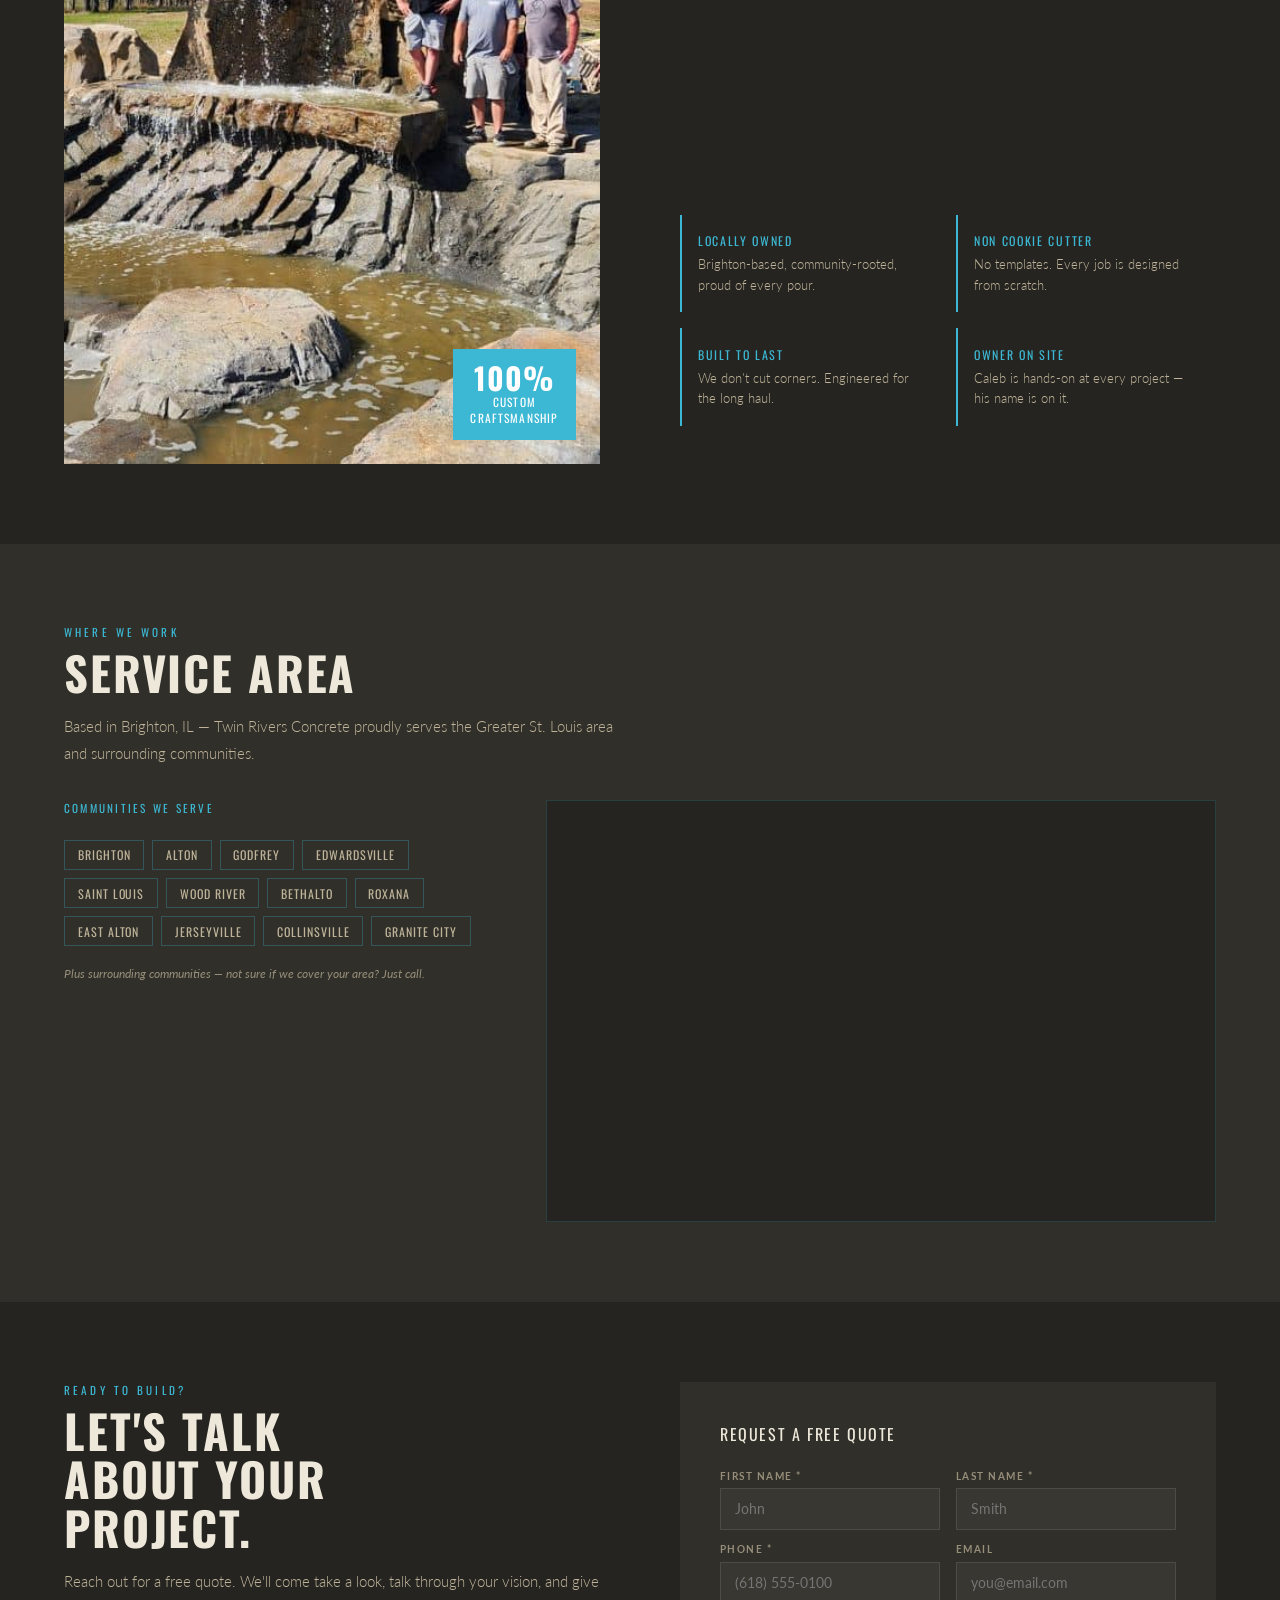
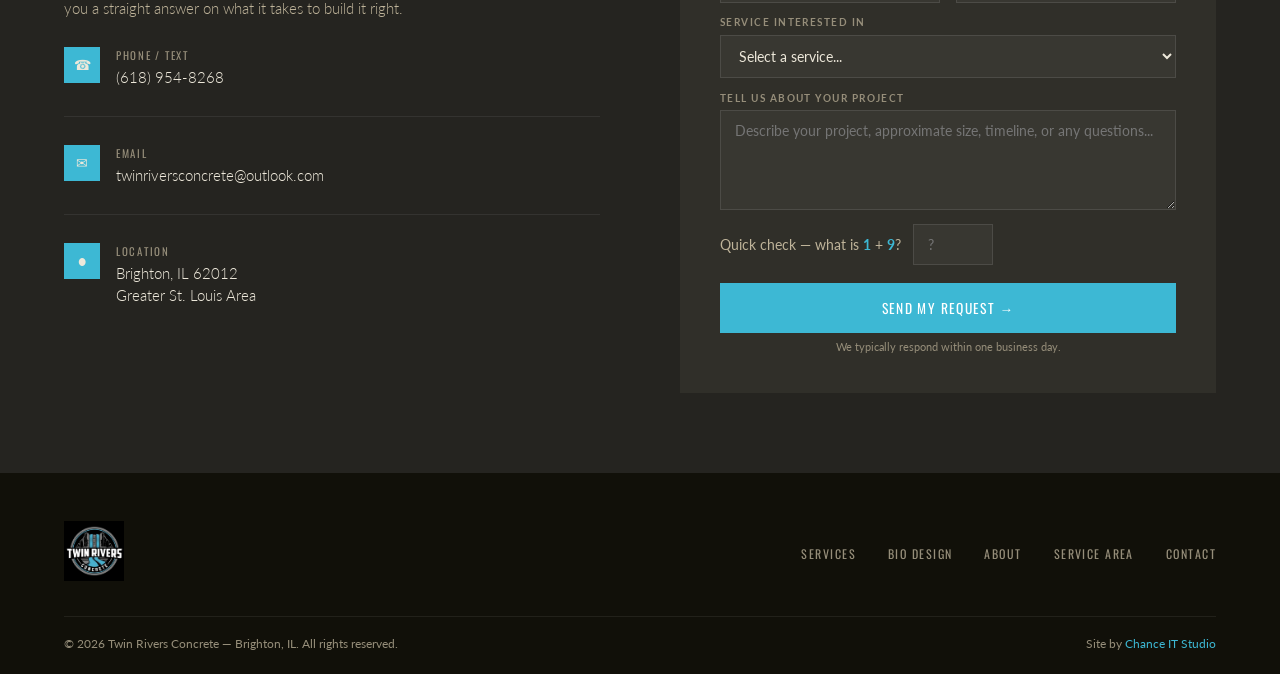
==== commit 1618082e: "SEO pass: www URLs, keyword H1, schema type and hours, fix email link Co-Authored-By: Claude Opus 5." ====
--- a/index.html
+++ b/index.html
@@ -3,36 +3,35 @@
 <head>
 <meta charset="UTF-8">
 <meta name="viewport" content="width=device-width, initial-scale=1.0">
-<title>Twin Rivers Concrete | Custom Concrete & Outdoor Living | Brighton, IL</title>
-<meta name="description" content="Twin Rivers Concrete — custom stamped patios, hand-carved retaining walls, outdoor kitchens, fire pits, and water features in Brighton, IL and the Greater St. Louis area.">
+<title>Concrete Contractor Brighton, IL | Twin Rivers Concrete</title>
+<meta name="description" content="Brighton, IL concrete contractor. Stamped patios, driveways, hand-carved retaining walls, fire pits and water features across Greater St. Louis. Free quotes.">
 <meta name="robots" content="index, follow">
-<link rel="canonical" href="https://twinriversconcrete.com/">
+<link rel="canonical" href="https://www.twinriversconcrete.com/">
 <link rel="icon" type="image/png" href="images/favicon.png">
 <link rel="apple-touch-icon" href="images/favicon.png">
 <meta property="og:type" content="website">
-<meta property="og:url" content="https://twinriversconcrete.com/">
-<meta property="og:title" content="Twin Rivers Concrete | Custom Concrete & Outdoor Living | Brighton, IL">
-<meta property="og:description" content="Twin Rivers Concrete — custom stamped patios, hand-carved retaining walls, outdoor kitchens, fire pits, and water features in Brighton, IL and the Greater St. Louis area.">
-<meta property="og:image" content="https://twinriversconcrete.com/images/logo.jpg">
-<meta property="og:image:width" content="1200">
-<meta property="og:image:height" content="630">
+<meta property="og:url" content="https://www.twinriversconcrete.com/">
+<meta property="og:title" content="Concrete Contractor Brighton, IL | Twin Rivers Concrete">
+<meta property="og:description" content="Brighton, IL concrete contractor. Stamped patios, driveways, hand-carved retaining walls, fire pits and water features across Greater St. Louis. Free quotes.">
+<meta property="og:image" content="https://www.twinriversconcrete.com/images/hero.jpg">
+<meta property="og:image:alt" content="Hand-carved concrete outdoor living space by Twin Rivers Concrete">
 <meta property="og:site_name" content="Twin Rivers Concrete">
 <meta property="og:locale" content="en_US">
 <meta name="twitter:card" content="summary_large_image">
-<meta name="twitter:title" content="Twin Rivers Concrete | Custom Concrete & Outdoor Living | Brighton, IL">
-<meta name="twitter:description" content="Custom stamped patios, hand-carved retaining walls, outdoor kitchens, fire pits, and water features in Brighton, IL and the Greater St. Louis area.">
-<meta name="twitter:image" content="https://twinriversconcrete.com/images/hero.jpg">
+<meta name="twitter:title" content="Concrete Contractor Brighton, IL | Twin Rivers Concrete">
+<meta name="twitter:description" content="Brighton, IL concrete contractor. Stamped patios, driveways, hand-carved retaining walls, fire pits and water features across Greater St. Louis. Free quotes.">
+<meta name="twitter:image" content="https://www.twinriversconcrete.com/images/hero.jpg">
 <script type="application/ld+json">
 {
   "@context": "https://schema.org",
-  "@type": "LocalBusiness",
+  "@type": "HomeAndConstructionBusiness",
   "name": "Twin Rivers Concrete",
   "description": "Custom stamped patios, hand-carved retaining walls, outdoor kitchens, fire pits, and water features serving Brighton, IL and the Greater St. Louis area.",
-  "url": "https://twinriversconcrete.com",
+  "url": "https://www.twinriversconcrete.com/",
   "telephone": "+16189548268",
   "email": "twinriversconcrete@outlook.com",
-  "image": "https://twinriversconcrete.com/images/hero.jpg",
-  "logo": "https://twinriversconcrete.com/images/logo.jpg",
+  "image": "https://www.twinriversconcrete.com/images/hero.jpg",
+  "logo": "https://www.twinriversconcrete.com/images/logo.jpg",
   "address": {
     "@type": "PostalAddress",
     "addressLocality": "Brighton",
@@ -55,10 +54,20 @@
     "Stamped Concrete Patios", "Driveways", "Hand-Carved Retaining Walls",
     "Outdoor Kitchens", "Fire Pits", "Water Features", "Bio Design Pools"
   ],
-  "sameAs": []
+  "openingHoursSpecification": [{
+    "@type": "OpeningHoursSpecification",
+    "dayOfWeek": ["Monday", "Tuesday", "Wednesday", "Thursday", "Friday", "Saturday"],
+    "opens": "07:00",
+    "closes": "20:00"
+  }],
+  "sameAs": [
+    "https://www.facebook.com/p/Twin-Rivers-Concrete-61554250453737/"
+  ]
 }
 </script>
 <link rel="preconnect" href="https://fonts.googleapis.com">
+<link rel="preconnect" href="https://fonts.gstatic.com" crossorigin>
+<link rel="preload" as="image" href="images/hero.jpg" fetchpriority="high">
 <link href="https://fonts.googleapis.com/css2?family=Oswald:wght@400;600;700&family=Lato:wght@300;400;700&display=swap" rel="stylesheet">
 <style>
 *, *::before, *::after { box-sizing: border-box; margin: 0; padding: 0; }
@@ -103,9 +112,9 @@
 @keyframes slowzoom { from { transform: scale(1.05); } to { transform: scale(1.0); } }
 .hero-overlay { position: absolute; inset: 0; background: linear-gradient(to top, rgba(18,17,13,0.95) 0%, rgba(18,17,13,0.3) 55%, transparent 100%); }
 .hero-content { position: relative; z-index: 2; width: 100%; max-width: 1200px; margin: 0 auto; padding: 0 5% 7%; }
-.hero-eyebrow { font-family: 'Oswald', sans-serif; font-size: 0.7rem; letter-spacing: 0.3em; text-transform: uppercase; color: var(--river); margin-bottom: 0.8rem; }
-.hero h1 { font-family: 'Oswald', sans-serif; font-size: clamp(2.8rem, 7.5vw, 5.8rem); font-weight: 700; line-height: 0.95; text-transform: uppercase; letter-spacing: 0.03em; color: var(--text-light); margin-bottom: 1.3rem; }
-.hero h1 em { color: var(--river); font-style: normal; }
+.hero-eyebrow { font-family: 'Oswald', sans-serif; font-size: 0.7rem; letter-spacing: 0.3em; text-transform: uppercase; color: var(--river); margin-bottom: 0.8rem; font-weight: 400; line-height: 1.5; }
+.hero .hero-title { font-family: 'Oswald', sans-serif; font-size: clamp(2.8rem, 7.5vw, 5.8rem); font-weight: 700; line-height: 0.95; text-transform: uppercase; letter-spacing: 0.03em; color: var(--text-light); margin-bottom: 1.3rem; }
+.hero .hero-title em { color: var(--river); font-style: normal; }
 .hero-sub { font-size: clamp(0.9rem, 1.8vw, 1.1rem); color: var(--cream-dark); font-weight: 300; max-width: 520px; line-height: 1.7; margin-bottom: 2.2rem; }
 .hero-btns { display: flex; gap: 1rem; flex-wrap: wrap; }
 .btn-primary { font-family: 'Oswald', sans-serif; font-size: 0.85rem; letter-spacing: 0.1em; text-transform: uppercase; padding: 0.85rem 2rem; background: var(--river); color: #fff; text-decoration: none; transition: background 0.2s, transform 0.15s; display: inline-block; }
@@ -272,8 +281,8 @@
     <div class="hero-bg"></div>
     <div class="hero-overlay"></div>
     <div class="hero-content">
-      <p class="hero-eyebrow">Brighton, IL &mdash; Greater St. Louis Area</p>
-      <h1>Built to <em>Last.</em><br>Crafted to<br><em>Impress.</em></h1>
+      <h1 class="hero-eyebrow">Concrete Contractor in Brighton, IL &amp; Greater St. Louis</h1>
+      <p class="hero-title">Built to <em>Last.</em><br>Crafted to<br><em>Impress.</em></p>
       <p class="hero-sub">Custom concrete work unlike anything else — from stamped patios and driveways to hand-carved retaining walls, water features, and outdoor living spaces built with pride.</p>
       <div class="hero-btns">
         <a class="btn-primary" href="#contact">Request a Free Quote</a>
@@ -373,8 +382,8 @@
       </div>
       <div>
         <p class="section-label reveal">Our Story</p>
-        <h2 class="section-title reveal">Built with<br>Craftmanship<br>&amp; Pride.</h2>
-        <p class="section-body reveal">Twin Rivers Concrete is a locally owned company based in Brighton, Illinois, specializing in custom concrete work and outdoor living features. We focus on craftmanship, durability, and clean execution from start to finish.<br><br>Owner Caleb Milford is hands-on at every project — when you hire Twin Rivers, you get Caleb's personal attention, not a crew you've never met.</p>
+        <h2 class="section-title reveal">Built with<br>Craftsmanship<br>&amp; Pride.</h2>
+        <p class="section-body reveal">Twin Rivers Concrete is a locally owned company based in Brighton, Illinois, specializing in custom concrete work and outdoor living features. We focus on craftsmanship, durability, and clean execution from start to finish.<br><br>Owner Caleb Milford is hands-on at every project — when you hire Twin Rivers, you get Caleb's personal attention, not a crew you've never met.</p>
         <div class="pillars reveal">
           <div class="pillar"><p class="pillar-title">Locally Owned</p><p class="pillar-text">Brighton-based, community-rooted, proud of every pour.</p></div>
           <div class="pillar"><p class="pillar-title">Non Cookie Cutter</p><p class="pillar-text">No templates. Every job is designed from scratch.</p></div>
@@ -424,7 +433,7 @@
         </div>
         <div class="contact-detail reveal">
           <div class="c-icon">&#9993;</div>
-          <div><p class="c-key">Email</p><p class="c-val"><a href="/cdn-cgi/l/email-protection#483c3f21263a213e2d3a3b2b27262b3a2d3c2d08273d3c24272723662b2725"><span class="__cf_email__" data-cfemail="fe8a8997908c97889b8c8d9d91909d8c9b8a9bbe918b8a92919195d09d9193">[email&#160;protected]</span></a></p></div>
+          <div><p class="c-key">Email</p><p class="c-val"><a href="mailto:twinriversconcrete@outlook.com">twinriversconcrete@outlook.com</a></p></div>
         </div>
         <div class="contact-detail reveal">
           <div class="c-icon">&#9679;</div>
@@ -480,7 +489,7 @@
       </ul>
     </div>
     <div class="footer-bottom">
-      <p class="footer-copy">&copy; 2025 Twin Rivers Concrete &mdash; Brighton, IL. All rights reserved.</p>
+      <p class="footer-copy">&copy; <span id="year">2026</span> Twin Rivers Concrete &mdash; Brighton, IL. All rights reserved.</p>
       <p class="footer-copy">Site by <a href="https://chanceitstudio.com" style="color:var(--river);text-decoration:none;">Chance IT Studio</a></p>
     </div>
   </footer>
@@ -665,7 +674,7 @@
   <img id="lbImg" src="" alt="">
 </div>
 
-<script data-cfasync="false" src="/cdn-cgi/scripts/5c5dd728/cloudflare-static/email-decode.min.js"></script><script>
+<script>
 function toggleMobile() {
   document.getElementById('hamburger').classList.toggle('open');
   document.getElementById('mobileMenu').classList.toggle('open');
@@ -741,6 +750,8 @@
   });
 }
 initReveal();
+
+document.getElementById('year').textContent = new Date().getFullYear();
 
 let captchaAnswer = 0;
 function newCaptcha() {
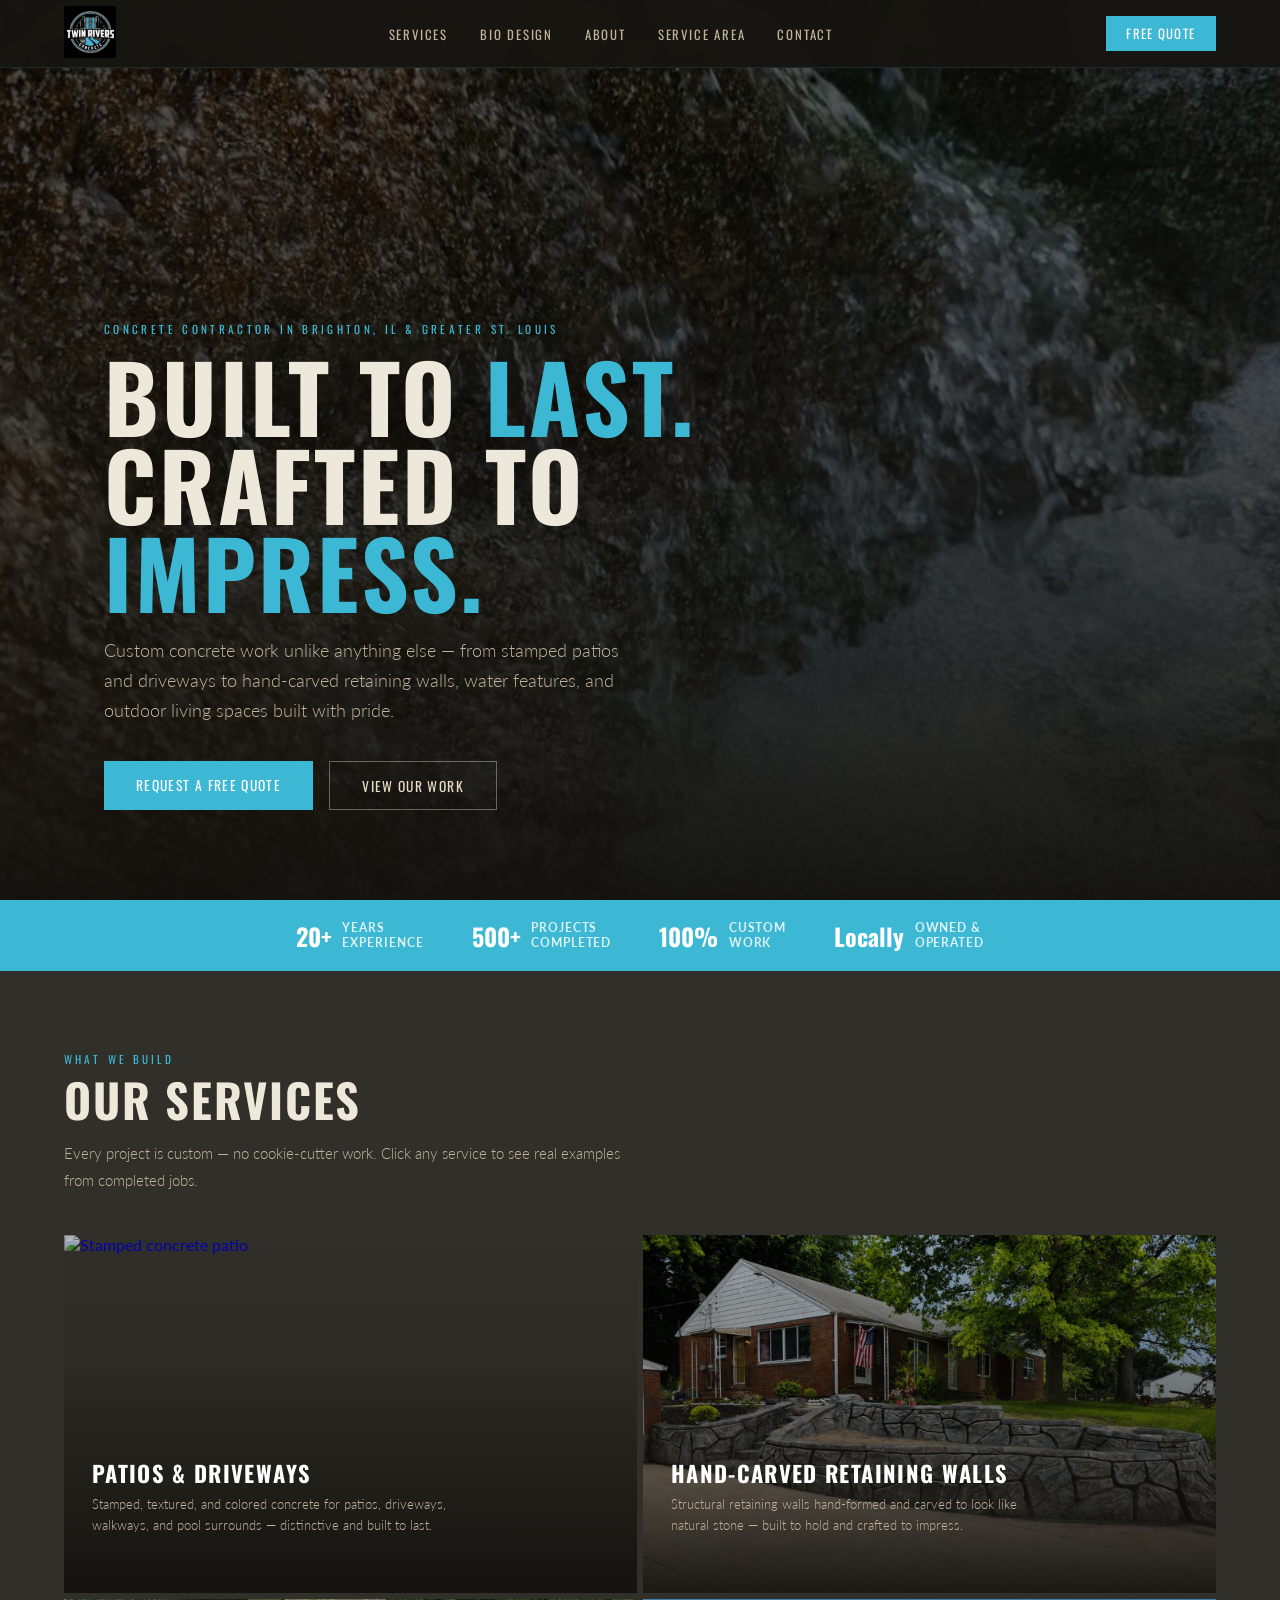
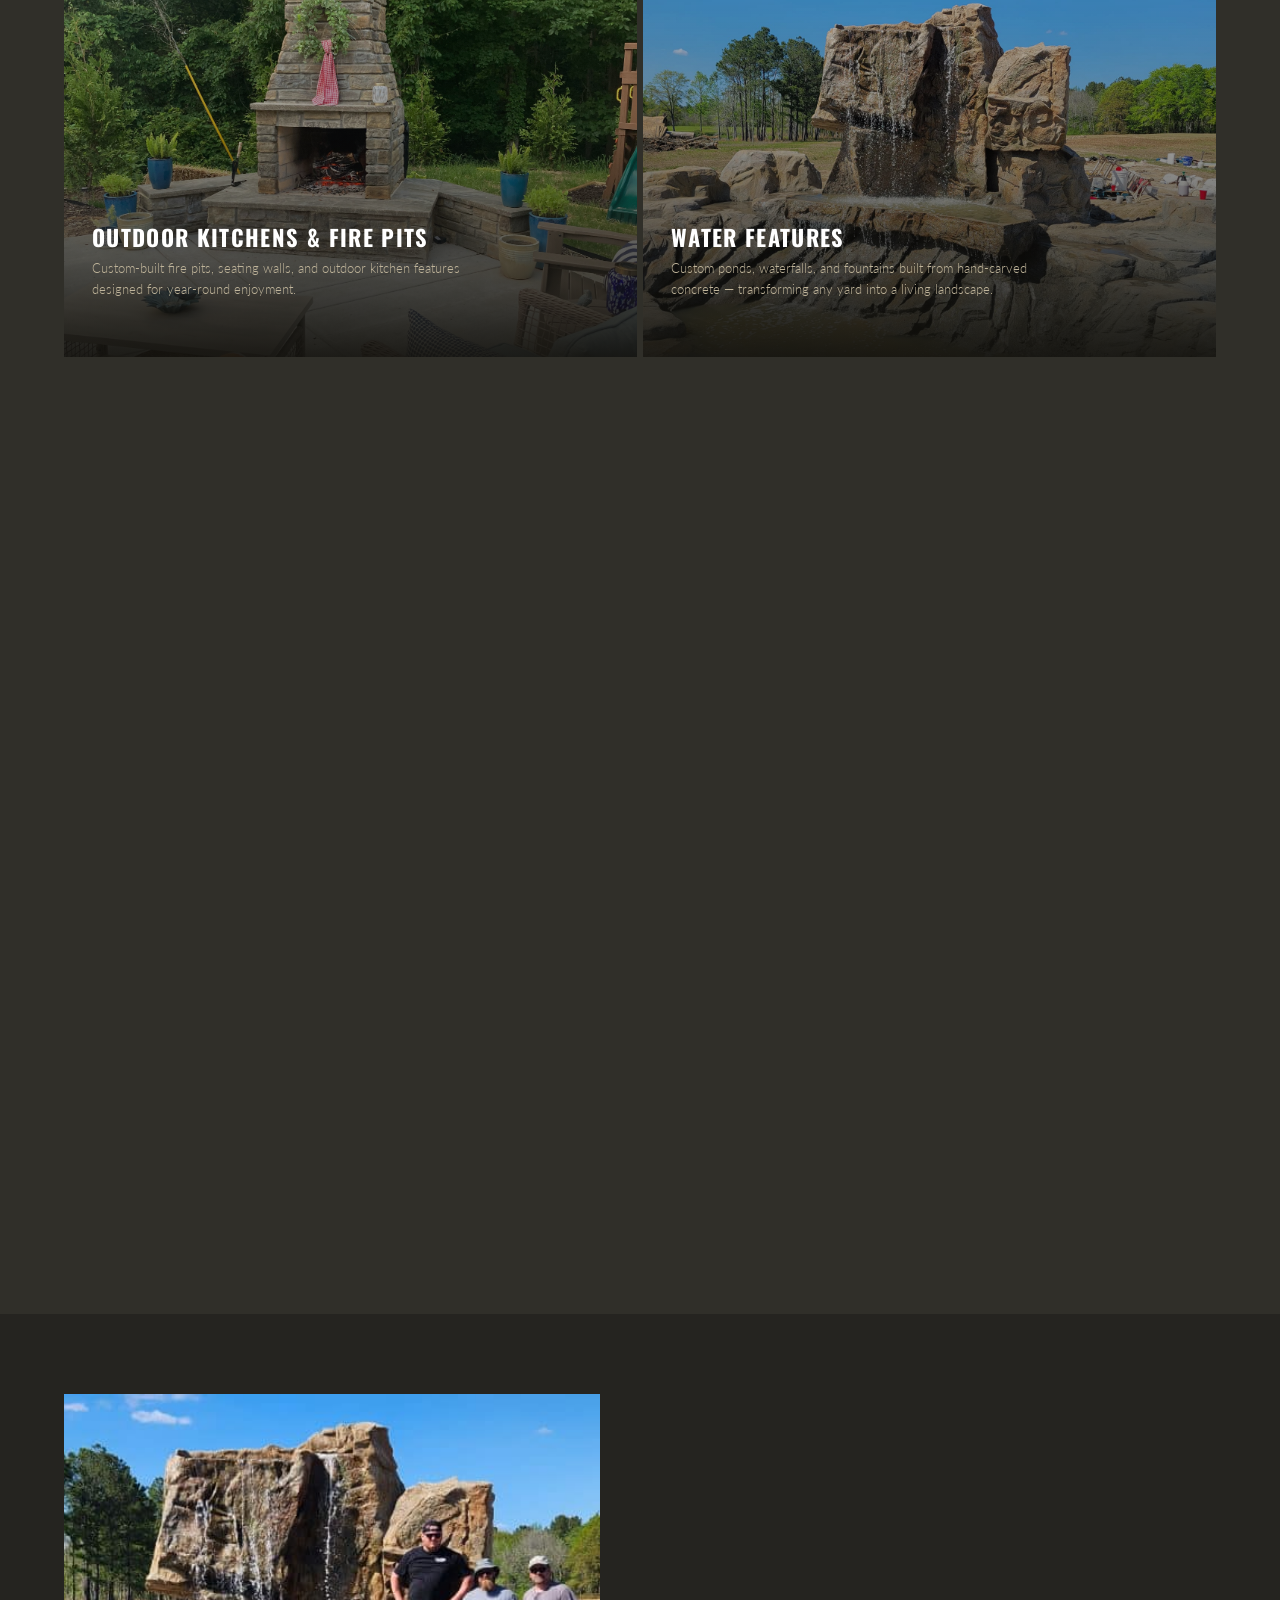
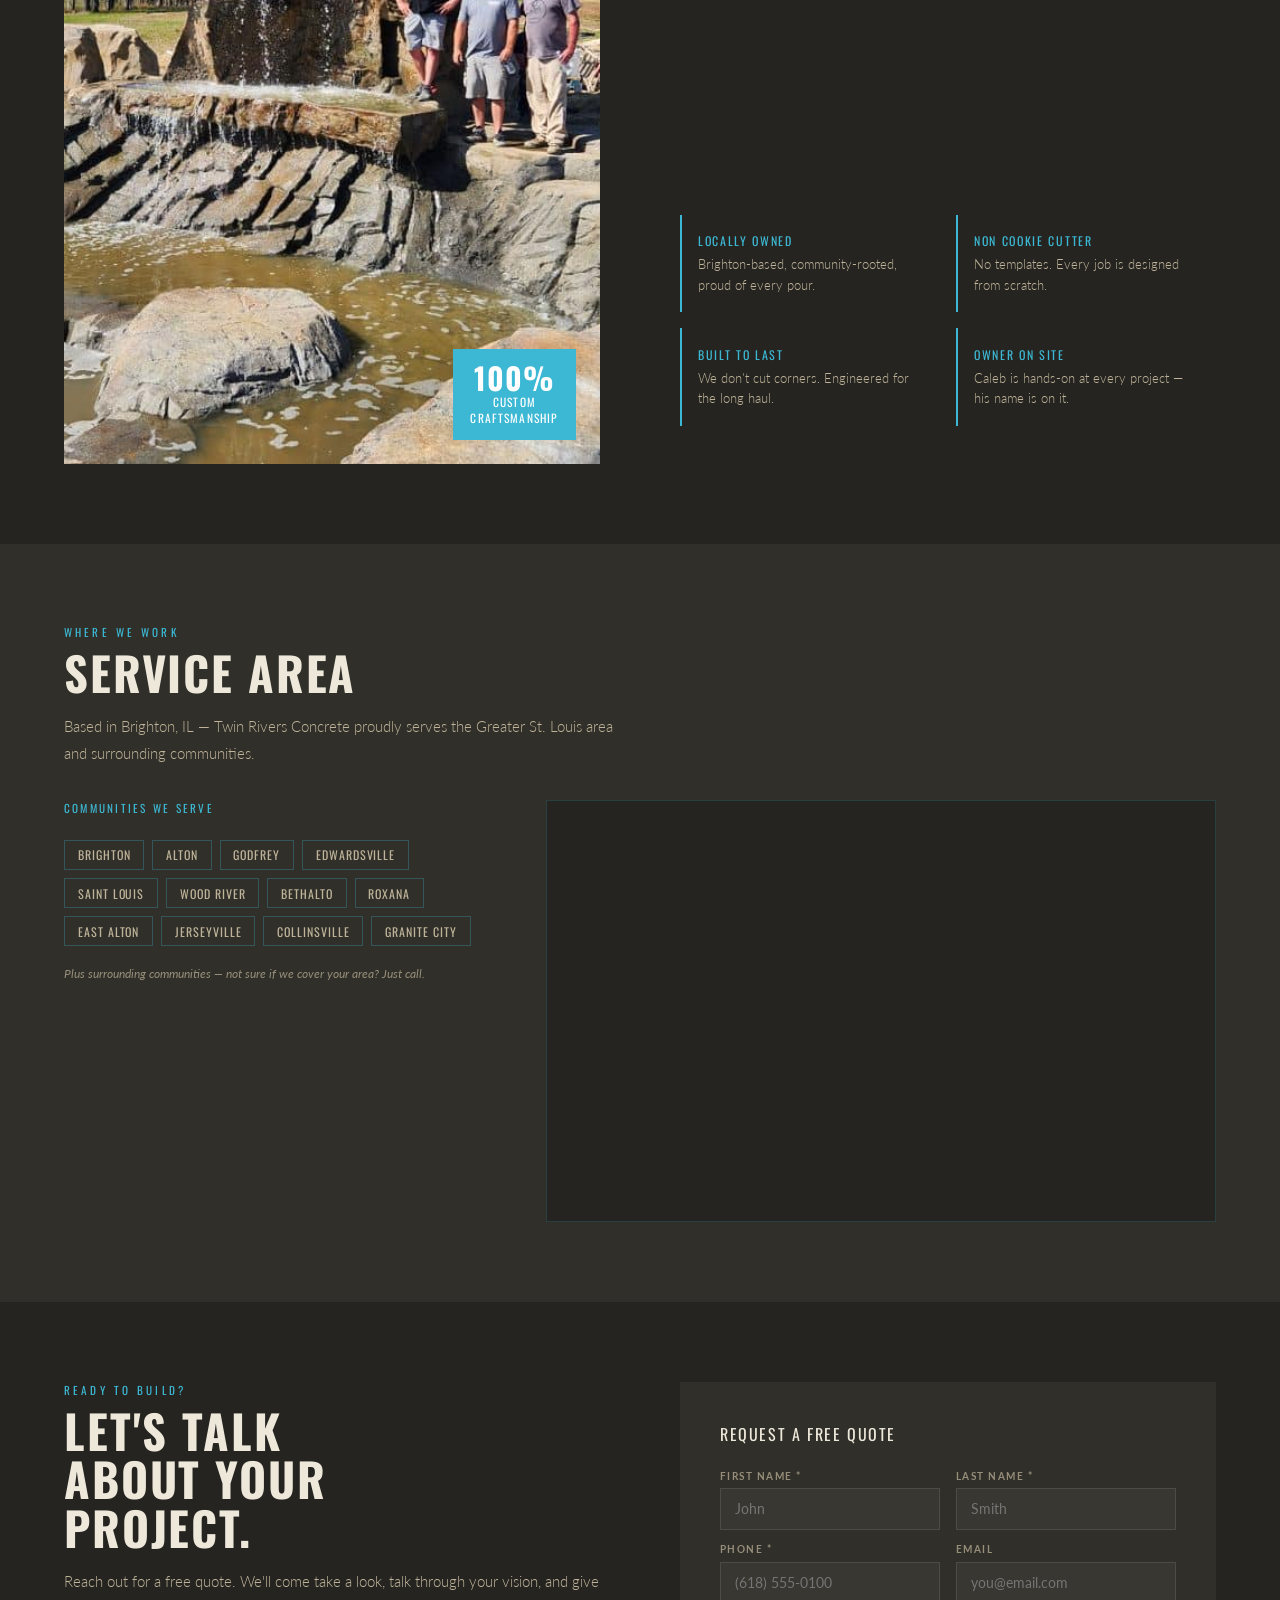
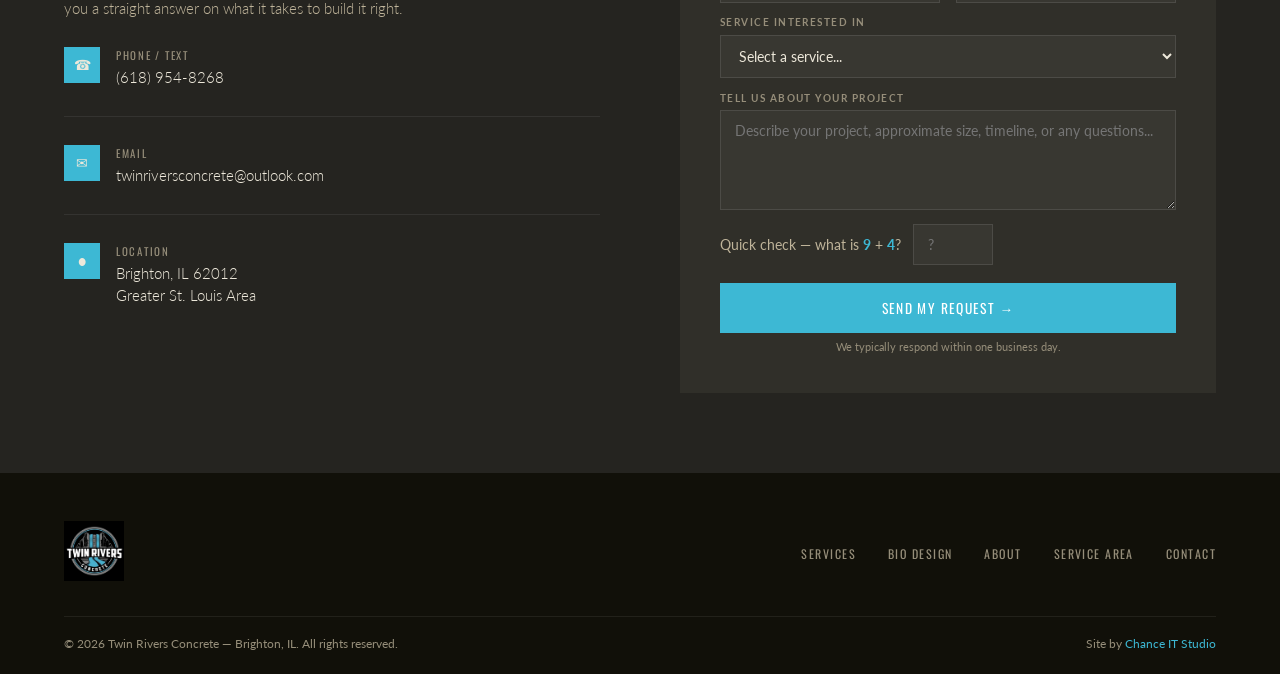
==== commit 4225356c: "Wire branded Open Graph image Co-Authored-By: Claude Opus 5.5 <noreply@anthropic.com> Claude-Session" ====
--- a/index.html
+++ b/index.html
@@ -13,14 +13,16 @@
 <meta property="og:url" content="https://www.twinriversconcrete.com/">
 <meta property="og:title" content="Concrete Contractor Brighton, IL | Twin Rivers Concrete">
 <meta property="og:description" content="Brighton, IL concrete contractor. Stamped patios, driveways, hand-carved retaining walls, fire pits and water features across Greater St. Louis. Free quotes.">
-<meta property="og:image" content="https://www.twinriversconcrete.com/images/hero.jpg">
-<meta property="og:image:alt" content="Hand-carved concrete outdoor living space by Twin Rivers Concrete">
+<meta property="og:image" content="https://www.twinriversconcrete.com/images/og-retaining.jpg">
+<meta property="og:image:width" content="1200">
+<meta property="og:image:height" content="630">
+<meta property="og:image:alt" content="Twin Rivers Concrete logo beside a hand-carved stone-look retaining wall in Brighton, IL">
 <meta property="og:site_name" content="Twin Rivers Concrete">
 <meta property="og:locale" content="en_US">
 <meta name="twitter:card" content="summary_large_image">
 <meta name="twitter:title" content="Concrete Contractor Brighton, IL | Twin Rivers Concrete">
 <meta name="twitter:description" content="Brighton, IL concrete contractor. Stamped patios, driveways, hand-carved retaining walls, fire pits and water features across Greater St. Louis. Free quotes.">
-<meta name="twitter:image" content="https://www.twinriversconcrete.com/images/hero.jpg">
+<meta name="twitter:image" content="https://www.twinriversconcrete.com/images/og-retaining.jpg">
 <script type="application/ld+json">
 {
   "@context": "https://schema.org",
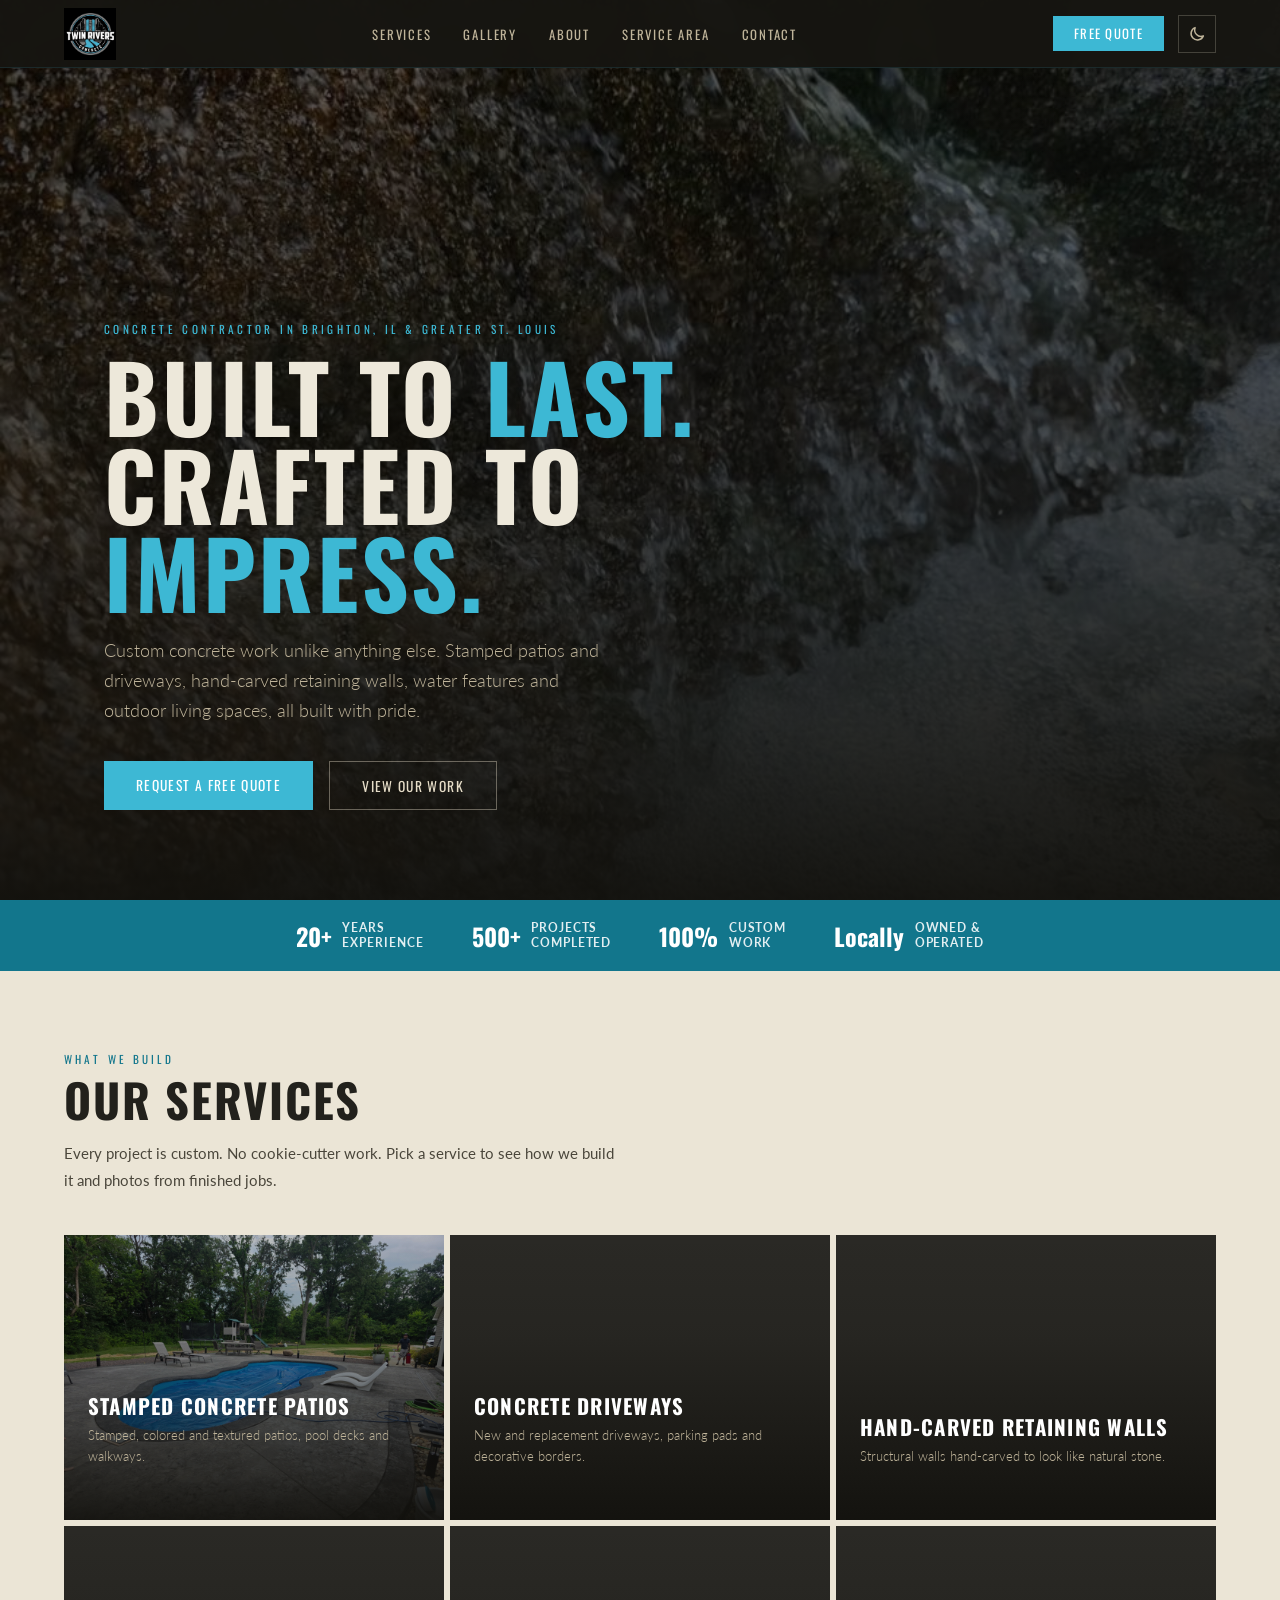
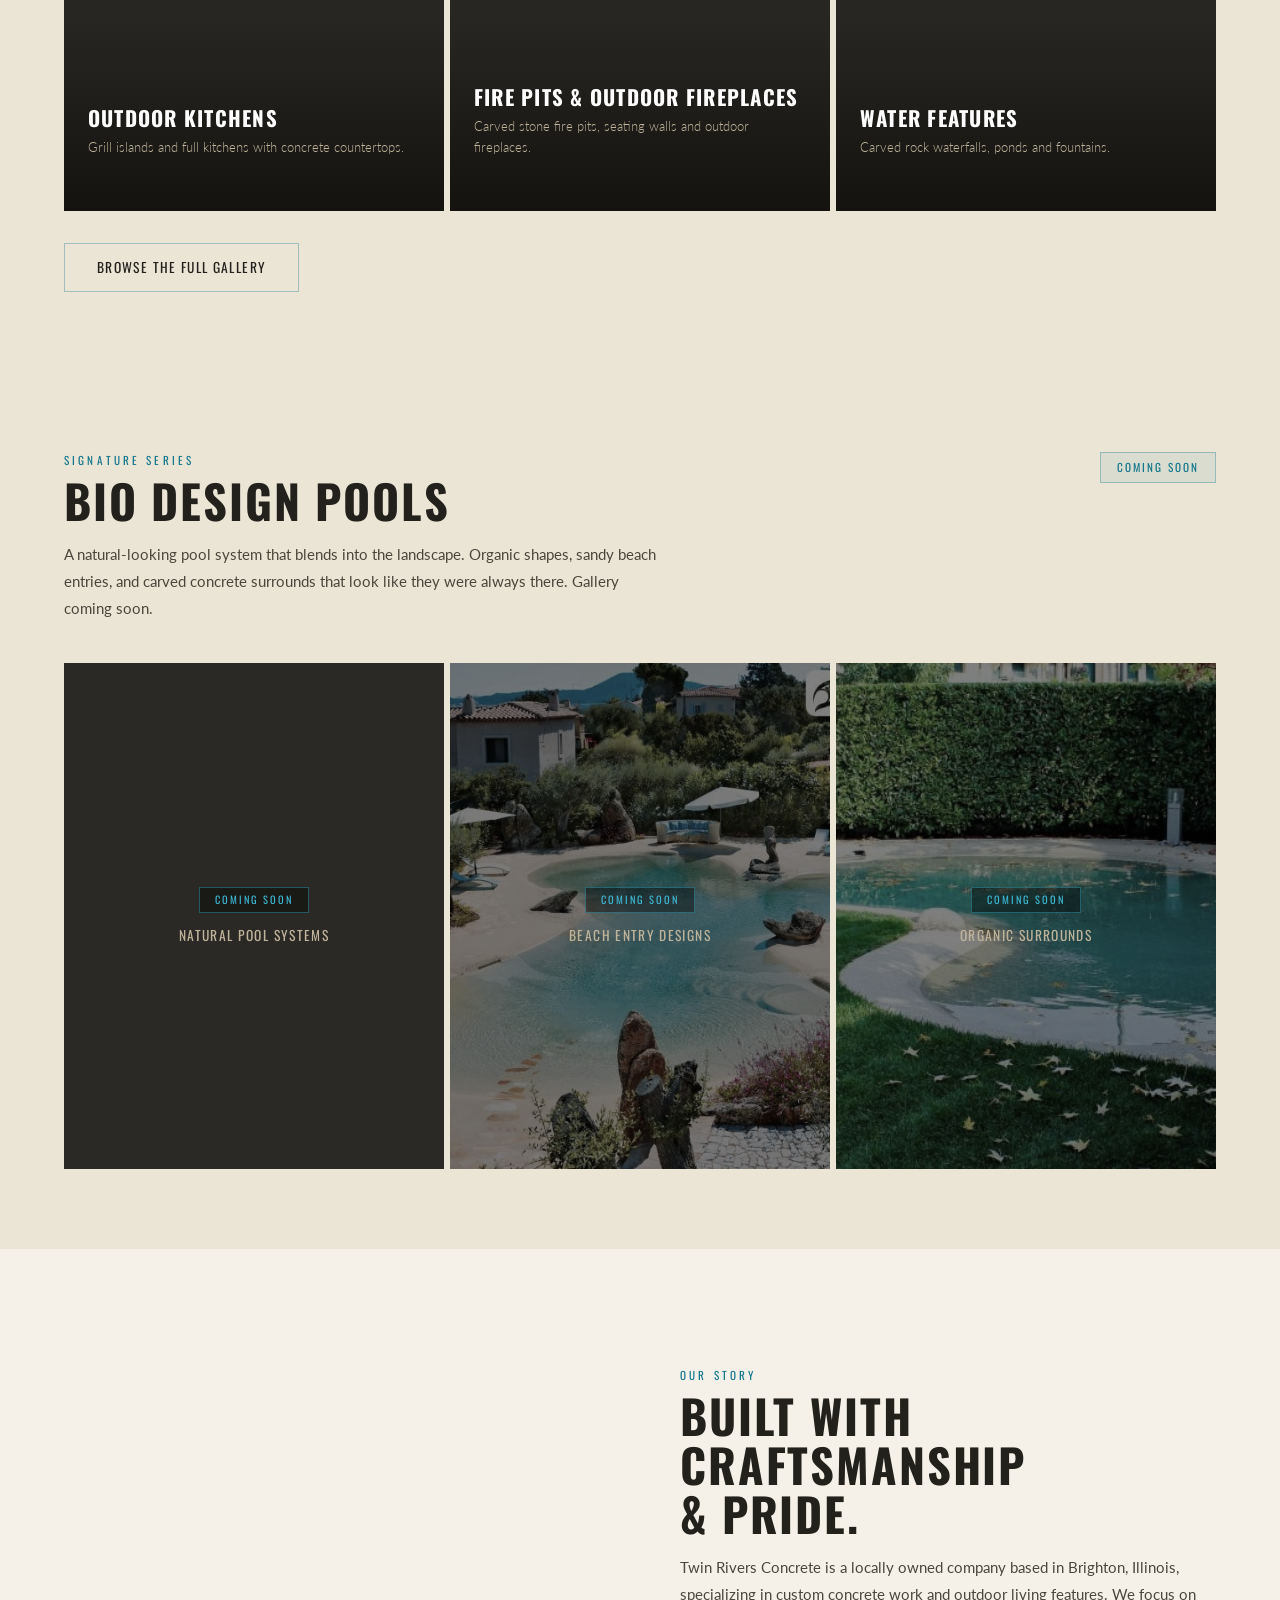
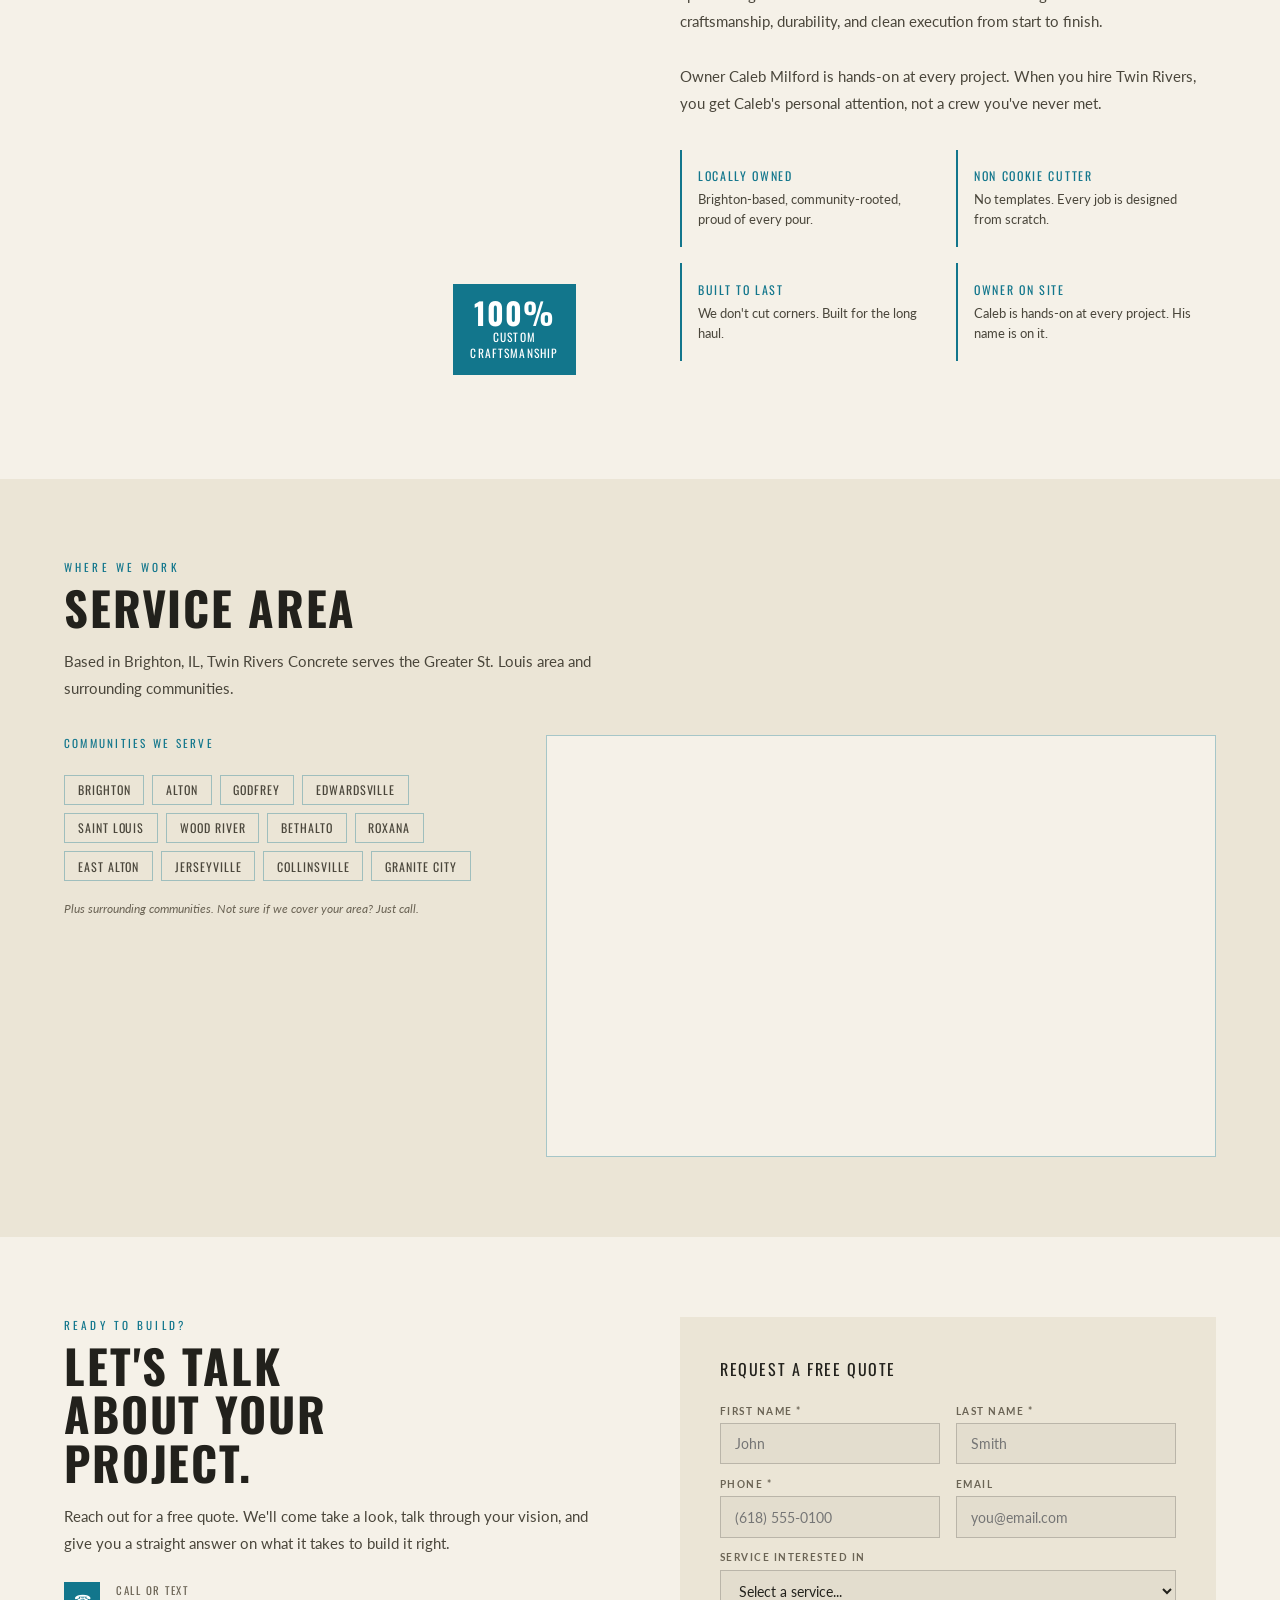
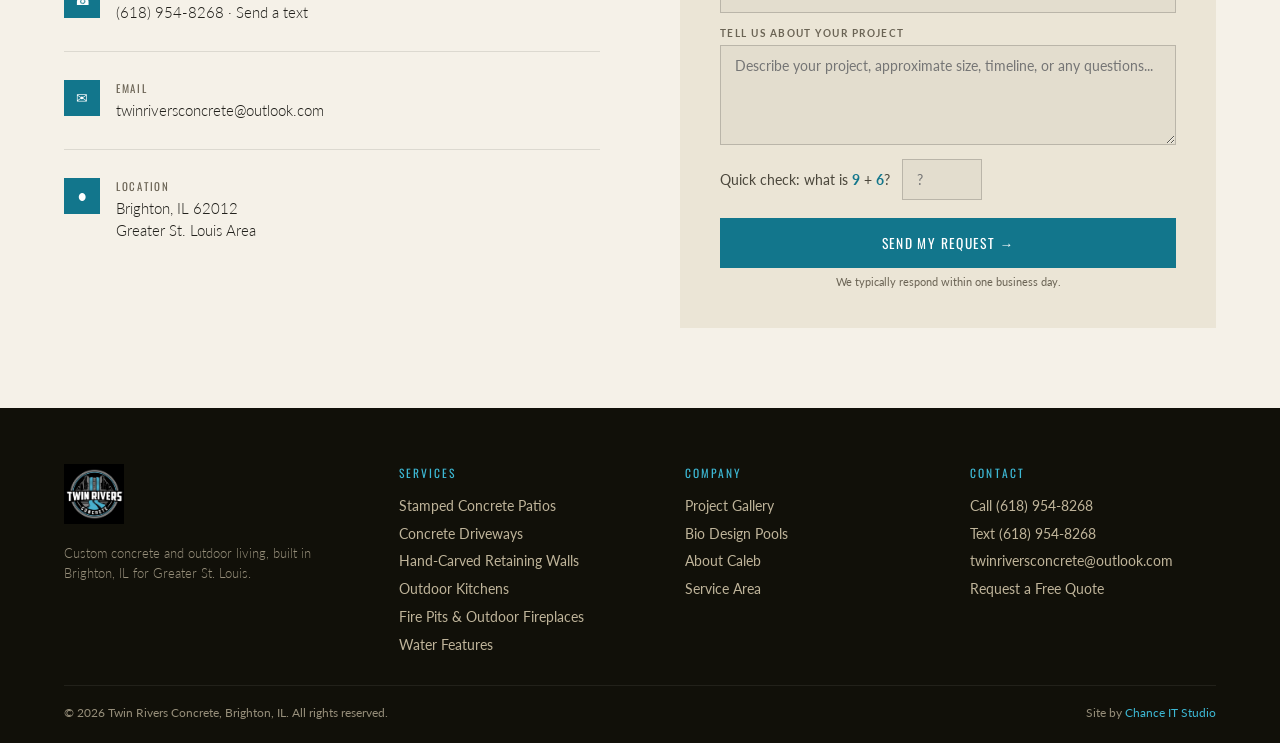
==== commit a66eac72: "Split site into service pages, shared gallery and light theme - Home, six service pages, and one gal" ====
--- a/index.html
+++ b/index.html
@@ -3,19 +3,19 @@
 <head>
 <meta charset="UTF-8">
 <meta name="viewport" content="width=device-width, initial-scale=1.0">
+<script>try{var t=sessionStorage.getItem('theme');if(t)document.documentElement.dataset.theme=t}catch(e){}</script>
 <title>Concrete Contractor Brighton, IL | Twin Rivers Concrete</title>
 <meta name="description" content="Brighton, IL concrete contractor. Stamped patios, driveways, hand-carved retaining walls, fire pits and water features across Greater St. Louis. Free quotes.">
 <meta name="robots" content="index, follow">
 <link rel="canonical" href="https://www.twinriversconcrete.com/">
-<link rel="icon" type="image/png" href="images/favicon.png">
-<link rel="apple-touch-icon" href="images/favicon.png">
+<link rel="icon" type="image/png" href="/images/favicon.png">
+<link rel="apple-touch-icon" href="/images/favicon.png">
+<meta name="theme-color" content="#161511">
 <meta property="og:type" content="website">
 <meta property="og:url" content="https://www.twinriversconcrete.com/">
 <meta property="og:title" content="Concrete Contractor Brighton, IL | Twin Rivers Concrete">
 <meta property="og:description" content="Brighton, IL concrete contractor. Stamped patios, driveways, hand-carved retaining walls, fire pits and water features across Greater St. Louis. Free quotes.">
 <meta property="og:image" content="https://www.twinriversconcrete.com/images/og-retaining.jpg">
-<meta property="og:image:width" content="1200">
-<meta property="og:image:height" content="630">
 <meta property="og:image:alt" content="Twin Rivers Concrete logo beside a hand-carved stone-look retaining wall in Brighton, IL">
 <meta property="og:site_name" content="Twin Rivers Concrete">
 <meta property="og:locale" content="en_US">
@@ -27,8 +27,9 @@
 {
   "@context": "https://schema.org",
   "@type": "HomeAndConstructionBusiness",
+  "@id": "https://www.twinriversconcrete.com/#business",
   "name": "Twin Rivers Concrete",
-  "description": "Custom stamped patios, hand-carved retaining walls, outdoor kitchens, fire pits, and water features serving Brighton, IL and the Greater St. Louis area.",
+  "description": "Custom stamped patios, driveways, hand-carved retaining walls, outdoor kitchens, fire pits, and water features serving Brighton, IL and the Greater St. Louis area.",
   "url": "https://www.twinriversconcrete.com/",
   "telephone": "+16189548268",
   "email": "twinriversconcrete@outlook.com",
@@ -47,21 +48,98 @@
     "longitude": -90.1415
   },
   "areaServed": [
-    "Brighton, IL", "Alton, IL", "Godfrey, IL", "Edwardsville, IL",
-    "Saint Louis, MO", "Wood River, IL", "Bethalto, IL", "Roxana, IL",
-    "East Alton, IL", "Jerseyville, IL", "Collinsville, IL", "Granite City, IL"
+    "Brighton, IL",
+    "Alton, IL",
+    "Godfrey, IL",
+    "Edwardsville, IL",
+    "Saint Louis, MO",
+    "Wood River, IL",
+    "Bethalto, IL",
+    "Roxana, IL",
+    "East Alton, IL",
+    "Jerseyville, IL",
+    "Collinsville, IL",
+    "Granite City, IL"
   ],
   "priceRange": "$$",
   "knowsAbout": [
-    "Stamped Concrete Patios", "Driveways", "Hand-Carved Retaining Walls",
-    "Outdoor Kitchens", "Fire Pits", "Water Features", "Bio Design Pools"
+    "Stamped Concrete Patios",
+    "Concrete Driveways",
+    "Hand-Carved Retaining Walls",
+    "Outdoor Kitchens",
+    "Fire Pits",
+    "Water Features",
+    "Bio Design Pools"
   ],
-  "openingHoursSpecification": [{
-    "@type": "OpeningHoursSpecification",
-    "dayOfWeek": ["Monday", "Tuesday", "Wednesday", "Thursday", "Friday", "Saturday"],
-    "opens": "07:00",
-    "closes": "20:00"
-  }],
+  "hasOfferCatalog": {
+    "@type": "OfferCatalog",
+    "name": "Concrete Services",
+    "itemListElement": [
+      {
+        "@type": "Offer",
+        "itemOffered": {
+          "@type": "Service",
+          "name": "Stamped Concrete Patios",
+          "url": "https://www.twinriversconcrete.com/stamped-concrete-patios/"
+        }
+      },
+      {
+        "@type": "Offer",
+        "itemOffered": {
+          "@type": "Service",
+          "name": "Concrete Driveways",
+          "url": "https://www.twinriversconcrete.com/concrete-driveways/"
+        }
+      },
+      {
+        "@type": "Offer",
+        "itemOffered": {
+          "@type": "Service",
+          "name": "Hand-Carved Retaining Walls",
+          "url": "https://www.twinriversconcrete.com/retaining-walls/"
+        }
+      },
+      {
+        "@type": "Offer",
+        "itemOffered": {
+          "@type": "Service",
+          "name": "Outdoor Kitchens",
+          "url": "https://www.twinriversconcrete.com/outdoor-kitchens/"
+        }
+      },
+      {
+        "@type": "Offer",
+        "itemOffered": {
+          "@type": "Service",
+          "name": "Fire Pits & Outdoor Fireplaces",
+          "url": "https://www.twinriversconcrete.com/fire-pits/"
+        }
+      },
+      {
+        "@type": "Offer",
+        "itemOffered": {
+          "@type": "Service",
+          "name": "Water Features",
+          "url": "https://www.twinriversconcrete.com/water-features/"
+        }
+      }
+    ]
+  },
+  "openingHoursSpecification": [
+    {
+      "@type": "OpeningHoursSpecification",
+      "dayOfWeek": [
+        "Monday",
+        "Tuesday",
+        "Wednesday",
+        "Thursday",
+        "Friday",
+        "Saturday"
+      ],
+      "opens": "07:00",
+      "closes": "20:00"
+    }
+  ],
   "sameAs": [
     "https://www.facebook.com/p/Twin-Rivers-Concrete-61554250453737/"
   ]
@@ -69,226 +147,64 @@
 </script>
 <link rel="preconnect" href="https://fonts.googleapis.com">
 <link rel="preconnect" href="https://fonts.gstatic.com" crossorigin>
-<link rel="preload" as="image" href="images/hero.jpg" fetchpriority="high">
+<link rel="preload" as="image" href="/images/hero.jpg" fetchpriority="high">
 <link href="https://fonts.googleapis.com/css2?family=Oswald:wght@400;600;700&family=Lato:wght@300;400;700&display=swap" rel="stylesheet">
-<style>
-*, *::before, *::after { box-sizing: border-box; margin: 0; padding: 0; }
-:root {
-  --stone:       #252420;
-  --stone-mid:   #302f29;
-  --stone-light: #48463d;
-  --cream:       #e6ddc8;
-  --cream-dark:  #bfb49a;
-  --river:       #3db8d4;
-  --river-dark:  #1a8ea8;
-  --text-light:  #ede8da;
-  --text-muted:  #968e7a;
-}
-html { scroll-behavior: smooth; }
-body { font-family: 'Lato', sans-serif; background: var(--stone); color: var(--text-light); overflow-x: hidden; }
-nav {
-  position: fixed; top: 0; left: 0; right: 0; z-index: 200;
-  display: flex; align-items: center; justify-content: space-between;
-  padding: 0 5%; height: 68px;
-  background: rgba(22,21,17,0.96); backdrop-filter: blur(10px);
-  border-bottom: 1px solid rgba(61,184,212,0.13); transition: background 0.3s;
-}
-.nav-logo img { height: 52px; width: auto; }
-.nav-links { display: flex; gap: 2rem; list-style: none; }
-.nav-links a { font-family: 'Oswald', sans-serif; font-size: 0.8rem; letter-spacing: 0.14em; text-transform: uppercase; color: var(--cream-dark); text-decoration: none; transition: color 0.2s; }
-.nav-links a:hover { color: var(--river); }
-.nav-cta { font-family: 'Oswald', sans-serif; font-size: 0.8rem; letter-spacing: 0.1em; text-transform: uppercase; padding: 0.5rem 1.3rem; background: var(--river); color: #fff; text-decoration: none; transition: background 0.2s; }
-.nav-cta:hover { background: var(--river-dark); }
-.hamburger { display: none; flex-direction: column; gap: 5px; cursor: pointer; background: none; border: none; padding: 4px; }
-.hamburger span { display: block; width: 25px; height: 2px; background: var(--cream); transition: all 0.3s; }
-.hamburger.open span:nth-child(1) { transform: translateY(7px) rotate(45deg); }
-.hamburger.open span:nth-child(2) { opacity: 0; }
-.hamburger.open span:nth-child(3) { transform: translateY(-7px) rotate(-45deg); }
-.mobile-menu { display: none; position: fixed; top: 68px; left: 0; right: 0; background: rgba(22,21,17,0.98); z-index: 199; flex-direction: column; padding: 1rem 5% 1.5rem; border-bottom: 1px solid rgba(61,184,212,0.13); }
-.mobile-menu.open { display: flex; }
-.mobile-menu a { font-family: 'Oswald', sans-serif; font-size: 1rem; letter-spacing: 0.1em; text-transform: uppercase; color: var(--cream-dark); text-decoration: none; padding: 0.8rem 0; border-bottom: 1px solid rgba(255,255,255,0.06); }
-.mobile-menu a:hover { color: var(--river); }
-.mobile-menu .m-cta { margin-top: 1rem; background: var(--river); color: #fff; text-align: center; padding: 0.85rem; border-bottom: none; }
-.hero { position: relative; min-height: 100svh; display: flex; align-items: flex-end; overflow: hidden; }
-.hero-bg { position: absolute; inset: 0; background-image: url('images/hero.jpg'); background-size: cover; background-position: center 40%; filter: brightness(0.42); animation: slowzoom 20s ease-in-out infinite alternate; }
-@keyframes slowzoom { from { transform: scale(1.05); } to { transform: scale(1.0); } }
-.hero-overlay { position: absolute; inset: 0; background: linear-gradient(to top, rgba(18,17,13,0.95) 0%, rgba(18,17,13,0.3) 55%, transparent 100%); }
-.hero-content { position: relative; z-index: 2; width: 100%; max-width: 1200px; margin: 0 auto; padding: 0 5% 7%; }
-.hero-eyebrow { font-family: 'Oswald', sans-serif; font-size: 0.7rem; letter-spacing: 0.3em; text-transform: uppercase; color: var(--river); margin-bottom: 0.8rem; font-weight: 400; line-height: 1.5; }
-.hero .hero-title { font-family: 'Oswald', sans-serif; font-size: clamp(2.8rem, 7.5vw, 5.8rem); font-weight: 700; line-height: 0.95; text-transform: uppercase; letter-spacing: 0.03em; color: var(--text-light); margin-bottom: 1.3rem; }
-.hero .hero-title em { color: var(--river); font-style: normal; }
-.hero-sub { font-size: clamp(0.9rem, 1.8vw, 1.1rem); color: var(--cream-dark); font-weight: 300; max-width: 520px; line-height: 1.7; margin-bottom: 2.2rem; }
-.hero-btns { display: flex; gap: 1rem; flex-wrap: wrap; }
-.btn-primary { font-family: 'Oswald', sans-serif; font-size: 0.85rem; letter-spacing: 0.1em; text-transform: uppercase; padding: 0.85rem 2rem; background: var(--river); color: #fff; text-decoration: none; transition: background 0.2s, transform 0.15s; display: inline-block; }
-.btn-primary:hover { background: var(--river-dark); transform: translateY(-2px); }
-.btn-ghost { font-family: 'Oswald', sans-serif; font-size: 0.85rem; letter-spacing: 0.1em; text-transform: uppercase; padding: 0.85rem 2rem; border: 1.5px solid rgba(230,221,200,0.4); color: var(--cream); text-decoration: none; transition: border-color 0.2s, color 0.2s; display: inline-block; }
-.btn-ghost:hover { border-color: var(--river); color: var(--river); }
-.stats-bar { background: var(--river); padding: 1.1rem 5%; display: flex; justify-content: center; gap: 3rem; flex-wrap: wrap; }
-.stat { display: flex; align-items: center; gap: 0.65rem; }
-.stat-num { font-family: 'Oswald', sans-serif; font-size: 1.5rem; font-weight: 700; color: #fff; }
-.stat-label { font-size: 0.72rem; font-weight: 700; letter-spacing: 0.08em; text-transform: uppercase; color: rgba(255,255,255,0.82); line-height: 1.25; }
-.section-label { font-family: 'Oswald', sans-serif; font-size: 0.7rem; letter-spacing: 0.28em; text-transform: uppercase; color: var(--river); margin-bottom: 0.5rem; }
-.section-title { font-family: 'Oswald', sans-serif; font-size: clamp(1.8rem, 4vw, 2.9rem); font-weight: 700; text-transform: uppercase; letter-spacing: 0.04em; color: var(--text-light); line-height: 1.05; margin-bottom: 1rem; }
-.section-body { font-size: 0.95rem; font-weight: 300; line-height: 1.8; color: var(--cream-dark); max-width: 560px; }
-#services { padding: 5rem 5%; background: var(--stone-mid); }
-.services-inner { max-width: 1200px; margin: 0 auto; }
-.services-header { margin-bottom: 2.5rem; }
-.services-grid { display: grid; grid-template-columns: repeat(2, 1fr); gap: 6px; }
-.service-card { position: relative; overflow: hidden; aspect-ratio: 16/10; cursor: pointer; display: block; text-decoration: none; }
-.service-card img { position: absolute; inset: 0; width: 100%; height: 100%; object-fit: cover; transition: transform 0.6s ease, filter 0.4s ease; filter: brightness(0.75); }
-.service-card:hover img { transform: scale(1.06); filter: brightness(0.50); }
-.service-card-overlay { position: absolute; inset: 0; background: linear-gradient(to top, rgba(18,17,13,0.93) 0%, rgba(18,17,13,0.15) 65%, transparent 100%); }
-.service-card-body { position: absolute; bottom: 0; left: 0; right: 0; padding: 1.75rem 1.75rem 1.5rem; z-index: 2; }
-.service-card-title { font-family: 'Oswald', sans-serif; font-size: clamp(1.1rem, 2vw, 1.4rem); font-weight: 700; text-transform: uppercase; letter-spacing: 0.06em; color: #fff; margin-bottom: 0.5rem; line-height: 1.1; }
-.service-card-desc { font-size: 0.82rem; font-weight: 300; line-height: 1.6; color: var(--cream-dark); max-width: 380px; margin-bottom: 1rem; }
-.service-card-link { font-family: 'Oswald', sans-serif; font-size: 0.72rem; letter-spacing: 0.15em; text-transform: uppercase; color: var(--river); display: flex; align-items: center; gap: 0.4rem; transform: translateY(6px); opacity: 0; transition: opacity 0.3s, transform 0.3s; }
-.service-card:hover .service-card-link { opacity: 1; transform: translateY(0); }
-.service-card-link::after { content: '→'; }
-.gallery-page { display: none; padding: 5.5rem 5% 4rem; background: var(--stone); min-height: 100vh; }
-.gallery-page.active { display: block; }
-.gallery-page-inner { max-width: 1200px; margin: 0 auto; }
-.gallery-back { font-family: 'Oswald', sans-serif; font-size: 0.75rem; letter-spacing: 0.15em; text-transform: uppercase; color: var(--river); background: none; border: none; cursor: pointer; display: flex; align-items: center; gap: 0.5rem; margin-bottom: 2rem; padding: 0; }
-.gallery-back::before { content: '←'; }
-.gallery-back:hover { color: var(--cream); }
-.gallery-grid { display: grid; grid-template-columns: repeat(auto-fill, minmax(300px, 1fr)); gap: 6px; margin-top: 1.5rem; }
-.gallery-thumb { overflow: hidden; aspect-ratio: 4/3; cursor: pointer; position: relative; }
-.gallery-thumb img { width: 100%; height: 100%; object-fit: cover; display: block; transition: transform 0.4s ease; }
-.gallery-thumb:hover img { transform: scale(1.05); }
-#biodesign { padding: 5rem 5%; background: var(--stone-mid); }
-.biodesign-inner { max-width: 1200px; margin: 0 auto; }
-.biodesign-header { display: flex; align-items: flex-start; justify-content: space-between; margin-bottom: 2.5rem; flex-wrap: wrap; gap: 1.5rem; }
-.biodesign-badge { font-family: 'Oswald', sans-serif; font-size: 0.7rem; letter-spacing: 0.18em; text-transform: uppercase; padding: 0.4rem 1rem; flex-shrink: 0; align-self: flex-start; background: rgba(61,184,212,0.1); border: 1px solid rgba(61,184,212,0.35); color: var(--river); }
-.biodesign-grid { display: grid; grid-template-columns: repeat(3, 1fr); gap: 6px; }
-.bio-card { position: relative; overflow: hidden; aspect-ratio: 3/4; }
-.bio-card img { width: 100%; height: 100%; object-fit: cover; display: block; filter: brightness(0.50) saturate(0.5); }
-.bio-card-overlay { position: absolute; inset: 0; display: flex; flex-direction: column; align-items: center; justify-content: center; gap: 0.75rem; text-align: center; padding: 1.5rem; }
-.bio-card-label { font-family: 'Oswald', sans-serif; font-size: 0.85rem; letter-spacing: 0.1em; text-transform: uppercase; color: var(--text-muted); }
-.bio-inner-badge { font-family: 'Oswald', sans-serif; font-size: 0.65rem; letter-spacing: 0.2em; text-transform: uppercase; padding: 0.3rem 0.9rem; border: 1px solid rgba(61,184,212,0.4); color: var(--river); background: rgba(0,0,0,0.4); }
-#about { padding: 5rem 5%; background: var(--stone); }
-.about-inner { max-width: 1200px; margin: 0 auto; display: grid; grid-template-columns: 1fr 1fr; gap: 5rem; align-items: center; }
-.about-img-wrap { position: relative; }
-.about-img-wrap img { width: 100%; aspect-ratio: 4/5; object-fit: cover; display: block; }
-.about-accent { position: absolute; bottom: -10px; right: -10px; width: 55%; height: 38%; z-index: -1; }
-.about-stat-badge { position: absolute; bottom: 1.5rem; right: 1.5rem; background: var(--river); color: #fff; padding: 0.9rem 1.1rem; font-family: 'Oswald', sans-serif; text-transform: uppercase; text-align: center; font-size: 0.72rem; letter-spacing: 0.1em; line-height: 1.4; }
-.about-stat-badge strong { display: block; font-size: 1.9rem; line-height: 1; }
-.pillars { display: grid; grid-template-columns: 1fr 1fr; gap: 1rem; margin-top: 2rem; }
-.pillar { padding: 1.1rem 1.1rem 1.1rem 1rem; border-left: 2px solid var(--river); }
-.pillar-title { font-family: 'Oswald', sans-serif; font-size: 0.75rem; letter-spacing: 0.14em; text-transform: uppercase; color: var(--river); margin-bottom: 0.3rem; }
-.pillar-text { font-size: 0.82rem; font-weight: 300; line-height: 1.55; color: var(--cream-dark); }
-#service-area { padding: 5rem 5%; background: var(--stone-mid); }
-.area-inner { max-width: 1200px; margin: 0 auto; }
-.area-layout { display: grid; grid-template-columns: 1fr 1.6fr; gap: 4rem; align-items: start; margin-top: 2rem; }
-.area-tags { display: flex; flex-wrap: wrap; gap: 0.5rem; margin-top: 1.5rem; }
-.area-tag { font-size: 0.75rem; font-family: 'Oswald', sans-serif; letter-spacing: 0.08em; text-transform: uppercase; padding: 0.35rem 0.8rem; border: 1px solid rgba(61,184,212,0.28); color: var(--cream-dark); }
-.map-wrap { border: 1.5px solid rgba(61,184,212,0.18); overflow: hidden; background: var(--stone); }
-.map-wrap iframe { width: 100%; height: 420px; border: 0; display: block; filter: invert(90%) hue-rotate(185deg) saturate(0.75) brightness(0.72); }
-#contact { padding: 5rem 5%; background: var(--stone); }
-.contact-inner { max-width: 1200px; margin: 0 auto; display: grid; grid-template-columns: 1fr 1fr; gap: 5rem; align-items: start; }
-.contact-detail { display: flex; align-items: flex-start; gap: 1rem; margin-top: 1.75rem; padding-top: 1.75rem; border-top: 1px solid rgba(255,255,255,0.07); }
-.contact-detail:first-of-type { border-top: none; padding-top: 0; margin-top: 1.5rem; }
-.c-icon { width: 36px; height: 36px; background: var(--river); flex-shrink: 0; display: flex; align-items: center; justify-content: center; font-size: 0.9rem; }
-.c-key { font-family: 'Oswald', sans-serif; font-size: 0.68rem; letter-spacing: 0.16em; text-transform: uppercase; color: var(--text-muted); margin-bottom: 0.2rem; }
-.c-val { font-size: 0.92rem; color: var(--text-light); font-weight: 300; line-height: 1.5; }
-.c-val a { color: var(--text-light); text-decoration: none; }
-.c-val a:hover { color: var(--river); }
-.contact-form { background: var(--stone-mid); padding: 2.5rem; }
-.form-title { font-family: 'Oswald', sans-serif; font-size: 1rem; letter-spacing: 0.1em; text-transform: uppercase; color: var(--text-light); margin-bottom: 1.5rem; }
-.form-row { display: grid; grid-template-columns: 1fr 1fr; gap: 1rem; }
-.form-group { display: flex; flex-direction: column; margin-bottom: 0.85rem; }
-.form-group label { font-size: 0.65rem; font-weight: 700; letter-spacing: 0.14em; text-transform: uppercase; color: var(--text-muted); margin-bottom: 0.4rem; }
-.form-group input, .form-group select, .form-group textarea { background: rgba(255,255,255,0.04); border: 1px solid rgba(255,255,255,0.1); color: var(--text-light); padding: 0.7rem 0.9rem; font-family: 'Lato', sans-serif; font-size: 0.88rem; outline: none; transition: border-color 0.2s; width: 100%; }
-.form-group input:focus, .form-group select:focus, .form-group textarea:focus { border-color: var(--river); }
-.form-group select option { background: var(--stone-mid); }
-.form-group textarea { resize: vertical; min-height: 100px; }
-.captcha-row { display: flex; align-items: center; gap: 0.75rem; margin-bottom: 0.85rem; flex-wrap: wrap; }
-.captcha-q { font-size: 0.88rem; color: var(--cream-dark); font-weight: 400; white-space: nowrap; }
-.captcha-q strong { color: var(--river); }
-.submit-btn { font-family: 'Oswald', sans-serif; font-size: 0.85rem; letter-spacing: 0.1em; text-transform: uppercase; padding: 0.95rem 2rem; background: var(--river); color: #fff; border: none; cursor: pointer; width: 100%; transition: background 0.2s; margin-top: 0.25rem; }
-.submit-btn:hover { background: var(--river-dark); }
-.form-msg { font-size: 0.82rem; margin-top: 0.75rem; padding: 0.7rem 0.9rem; display: none; }
-.form-msg.success { background: rgba(61,184,212,0.12); border: 1px solid rgba(61,184,212,0.3); color: var(--river); display: block; }
-.form-msg.error { background: rgba(184,61,40,0.1); border: 1px solid rgba(184,61,40,0.3); color: #e07060; display: block; }
-.rate-note { font-size: 0.7rem; color: var(--text-muted); margin-top: 0.4rem; text-align: center; }
-footer { background: #111009; padding: 3rem 5% 1.5rem; }
-.footer-inner { max-width: 1200px; margin: 0 auto; display: flex; align-items: center; justify-content: space-between; padding-bottom: 2rem; border-bottom: 1px solid rgba(255,255,255,0.07); flex-wrap: wrap; gap: 2rem; }
-.footer-logo img { height: 60px; }
-.footer-links { display: flex; gap: 2rem; list-style: none; flex-wrap: wrap; }
-.footer-links a { font-family: 'Oswald', sans-serif; font-size: 0.75rem; letter-spacing: 0.12em; text-transform: uppercase; color: var(--text-muted); text-decoration: none; }
-.footer-links a:hover { color: var(--river); }
-.footer-bottom { max-width: 1200px; margin: 1.25rem auto 0; display: flex; justify-content: space-between; align-items: center; flex-wrap: wrap; gap: 0.5rem; }
-.footer-copy { font-size: 0.72rem; color: var(--text-muted); }
-.lightbox { display: none; position: fixed; inset: 0; background: rgba(0,0,0,0.93); z-index: 999; align-items: center; justify-content: center; padding: 2rem; }
-.lightbox.open { display: flex; }
-.lightbox img { max-width: 100%; max-height: 88vh; object-fit: contain; }
-.lb-close { position: absolute; top: 1.25rem; right: 1.5rem; background: none; border: none; color: #fff; font-size: 1.8rem; cursor: pointer; line-height: 1; }
-.reveal { opacity: 0; transform: translateY(24px); transition: opacity 0.6s ease, transform 0.6s ease; }
-.reveal.visible { opacity: 1; transform: translateY(0); }
-@media (max-width: 940px) {
-  .nav-links, .nav-cta { display: none; }
-  .hamburger { display: flex; }
-  .services-grid { grid-template-columns: 1fr; }
-  .service-card { aspect-ratio: 16/9; }
-  .biodesign-grid { grid-template-columns: 1fr 1fr; }
-  .about-inner { grid-template-columns: 1fr; gap: 2.5rem; }
-  .about-accent { display: none; }
-  .contact-inner { grid-template-columns: 1fr; gap: 2.5rem; }
-  .area-layout { grid-template-columns: 1fr; gap: 2rem; }
-}
-@media (max-width: 640px) {
-  .service-card { aspect-ratio: 4/3; }
-  .biodesign-grid { grid-template-columns: 1fr; }
-  .stats-bar { gap: 1.5rem; }
-  .form-row { grid-template-columns: 1fr; }
-  #services, #biodesign, #about, #service-area, #contact { padding: 3.5rem 4%; }
-  .contact-form { padding: 1.75rem 1.25rem; }
-  .footer-inner { flex-direction: column; align-items: flex-start; }
-  .map-wrap iframe { height: 280px; }
-  .pillars { grid-template-columns: 1fr; }
-  .gallery-grid { grid-template-columns: repeat(auto-fill, minmax(220px, 1fr)); }
-  .about-img-wrap img { aspect-ratio: 16/9; }
-}
-</style>
+<link rel="stylesheet" href="/css/style.css">
 </head>
-<body>
-
-<nav id="mainNav">
-  <a class="nav-logo" href="#" onclick="showHome(); return false;">
-    <img src="images/logo.jpg" alt="Twin Rivers Concrete">
-  </a>
+<body data-page="home">
+
+<nav id="mainNav" aria-label="Main">
+  <a class="nav-logo" href="/"><img src="/images/logo.jpg" alt="Twin Rivers Concrete home" width="104" height="52"></a>
   <ul class="nav-links">
-    <li><a href="#" onclick="showHome(); return false;">Services</a></li>
-    <li><a href="#biodesign">Bio Design</a></li>
-    <li><a href="#about">About</a></li>
-    <li><a href="#service-area">Service Area</a></li>
-    <li><a href="#contact">Contact</a></li>
+    <li class="nav-drop">
+      <a href="/#services">Services</a>
+      <ul class="nav-drop-menu">
+          <li><a href="/stamped-concrete-patios/">Stamped Concrete Patios</a></li>
+          <li><a href="/concrete-driveways/">Concrete Driveways</a></li>
+          <li><a href="/retaining-walls/">Hand-Carved Retaining Walls</a></li>
+          <li><a href="/outdoor-kitchens/">Outdoor Kitchens</a></li>
+          <li><a href="/fire-pits/">Fire Pits &amp; Outdoor Fireplaces</a></li>
+          <li><a href="/water-features/">Water Features</a></li>
+      </ul>
+    </li>
+    <li><a href="/gallery/">Gallery</a></li>
+    <li><a href="/#about">About</a></li>
+    <li><a href="/#service-area">Service Area</a></li>
+    <li><a href="/#contact">Contact</a></li>
   </ul>
-  <a class="nav-cta" href="#contact">Free Quote</a>
-  <button class="hamburger" id="hamburger" aria-label="Menu" onclick="toggleMobile()">
-    <span></span><span></span><span></span>
-  </button>
+  <div class="nav-actions">
+    <a class="nav-cta" href="/#contact">Free Quote</a>
+    <button class="theme-toggle" type="button" aria-label="Switch between light and dark theme" title="Switch theme"><svg class="i-sun" viewBox="0 0 24 24" fill="none" stroke="currentColor" stroke-width="2" stroke-linecap="round" aria-hidden="true"><circle cx="12" cy="12" r="4.5"/><path d="M12 2v2M12 20v2M4.9 4.9l1.4 1.4M17.7 17.7l1.4 1.4M2 12h2M20 12h2M4.9 19.1l1.4-1.4M17.7 6.3l1.4-1.4"/></svg><svg class="i-moon" viewBox="0 0 24 24" fill="none" stroke="currentColor" stroke-width="2" stroke-linecap="round" stroke-linejoin="round" aria-hidden="true"><path d="M20.5 14.5A8.5 8.5 0 0 1 9.5 3.5a8.5 8.5 0 1 0 11 11z"/></svg></button>
+    <button class="hamburger" id="hamburger" type="button" aria-label="Menu"><span></span><span></span><span></span></button>
+  </div>
 </nav>
 
 <div class="mobile-menu" id="mobileMenu">
-  <a href="#" onclick="showHome(); closeMobile(); return false;">Services</a>
-  <a href="#biodesign" onclick="closeMobile()">Bio Design</a>
-  <a href="#about" onclick="closeMobile()">About</a>
-  <a href="#service-area" onclick="closeMobile()">Service Area</a>
-  <a href="#contact" onclick="closeMobile()">Contact</a>
-  <a class="m-cta" href="#contact" onclick="closeMobile()">Get a Free Quote</a>
+  <a href="/">Home</a>
+  <a class="m-sub" href="/stamped-concrete-patios/">Stamped Concrete Patios</a>
+  <a class="m-sub" href="/concrete-driveways/">Concrete Driveways</a>
+  <a class="m-sub" href="/retaining-walls/">Hand-Carved Retaining Walls</a>
+  <a class="m-sub" href="/outdoor-kitchens/">Outdoor Kitchens</a>
+  <a class="m-sub" href="/fire-pits/">Fire Pits &amp; Outdoor Fireplaces</a>
+  <a class="m-sub" href="/water-features/">Water Features</a>
+  <a href="/gallery/">Gallery</a>
+  <a href="/#about">About</a>
+  <a href="/#service-area">Service Area</a>
+  <a href="/#contact">Contact</a>
+  <a class="m-cta" href="/#contact">Get a Free Quote</a>
 </div>
 
-<div id="homePage">
-
+<main>
   <section class="hero" id="top">
     <div class="hero-bg"></div>
     <div class="hero-overlay"></div>
     <div class="hero-content">
       <h1 class="hero-eyebrow">Concrete Contractor in Brighton, IL &amp; Greater St. Louis</h1>
       <p class="hero-title">Built to <em>Last.</em><br>Crafted to<br><em>Impress.</em></p>
-      <p class="hero-sub">Custom concrete work unlike anything else — from stamped patios and driveways to hand-carved retaining walls, water features, and outdoor living spaces built with pride.</p>
+      <p class="hero-sub">Custom concrete work unlike anything else. Stamped patios and driveways, hand-carved retaining walls, water features and outdoor living spaces, all built with pride.</p>
       <div class="hero-btns">
         <a class="btn-primary" href="#contact">Request a Free Quote</a>
-        <a class="btn-ghost" href="#" onclick="document.getElementById('services').scrollIntoView({behavior:'smooth'}); return false;">View Our Work</a>
+        <a class="btn-ghost" href="/gallery/">View Our Work</a>
       </div>
     </div>
   </section>
@@ -305,46 +221,65 @@
       <div class="services-header reveal">
         <p class="section-label">What We Build</p>
         <h2 class="section-title">Our Services</h2>
-        <p class="section-body">Every project is custom — no cookie-cutter work. Click any service to see real examples from completed jobs.</p>
+        <p class="section-body">Every project is custom. No cookie-cutter work. Pick a service to see how we build it and photos from finished jobs.</p>
       </div>
       <div class="services-grid">
-        <a class="service-card reveal" href="#" onclick="showGallery('patios'); return false;">
-          <img src="images/retaining-driveway.jpg" alt="Stamped concrete patio" loading="lazy">
-          <div class="service-card-overlay"></div>
-          <div class="service-card-body">
-            <h3 class="service-card-title">Patios &amp; Driveways</h3>
-            <p class="service-card-desc">Stamped, textured, and colored concrete for patios, driveways, walkways, and pool surrounds — distinctive and built to last.</p>
-            <span class="service-card-link">View Examples</span>
-          </div>
-        </a>
-        <a class="service-card reveal" href="#" onclick="showGallery('walls'); return false;">
-          <img src="images/retaining-6.jpg" alt="Hand-carved retaining wall" loading="lazy">
+        <a class="service-card reveal" href="/stamped-concrete-patios/">
+          <img src="/images/patio-20.jpg" alt="Stamped concrete pool deck around a freeform inground pool" loading="lazy" decoding="async">
+          <div class="service-card-overlay"></div>
+          <div class="service-card-body">
+            <h3 class="service-card-title">Stamped Concrete Patios</h3>
+            <p class="service-card-desc">Stamped, colored and textured patios, pool decks and walkways.</p>
+            <span class="service-card-link">Learn More</span>
+          </div>
+        </a>
+        <a class="service-card reveal" href="/concrete-driveways/">
+          <img src="/images/driveway-15.jpg" alt="Decorative concrete driveway with colored bands beside a carved stone wall" loading="lazy" decoding="async">
+          <div class="service-card-overlay"></div>
+          <div class="service-card-body">
+            <h3 class="service-card-title">Concrete Driveways</h3>
+            <p class="service-card-desc">New and replacement driveways, parking pads and decorative borders.</p>
+            <span class="service-card-link">Learn More</span>
+          </div>
+        </a>
+        <a class="service-card reveal" href="/retaining-walls/">
+          <img src="/images/retaining-9.jpg" alt="Carved boulder retaining wall along a stamped concrete patio" loading="lazy" decoding="async">
           <div class="service-card-overlay"></div>
           <div class="service-card-body">
             <h3 class="service-card-title">Hand-Carved Retaining Walls</h3>
-            <p class="service-card-desc">Structural retaining walls hand-formed and carved to look like natural stone — built to hold and crafted to impress.</p>
-            <span class="service-card-link">View Examples</span>
-          </div>
-        </a>
-        <a class="service-card reveal" href="#" onclick="showGallery('firepits'); return false;">
-          <img src="images/firepit-2.jpg" alt="Custom fire pit and outdoor kitchen" loading="lazy">
-          <div class="service-card-overlay"></div>
-          <div class="service-card-body">
-            <h3 class="service-card-title">Outdoor Kitchens &amp; Fire Pits</h3>
-            <p class="service-card-desc">Custom-built fire pits, seating walls, and outdoor kitchen features designed for year-round enjoyment.</p>
-            <span class="service-card-link">View Examples</span>
-          </div>
-        </a>
-        <a class="service-card reveal" href="#" onclick="showGallery('water'); return false;">
-          <img src="images/water.jpg" alt="Custom water feature" loading="lazy">
+            <p class="service-card-desc">Structural walls hand-carved to look like natural stone.</p>
+            <span class="service-card-link">Learn More</span>
+          </div>
+        </a>
+        <a class="service-card reveal" href="/outdoor-kitchens/">
+          <img src="/images/kitchen-3.jpg" alt="Outdoor kitchen island with stone veneer and a concrete countertop" loading="lazy" decoding="async">
+          <div class="service-card-overlay"></div>
+          <div class="service-card-body">
+            <h3 class="service-card-title">Outdoor Kitchens</h3>
+            <p class="service-card-desc">Grill islands and full kitchens with concrete countertops.</p>
+            <span class="service-card-link">Learn More</span>
+          </div>
+        </a>
+        <a class="service-card reveal" href="/fire-pits/">
+          <img src="/images/firepit-6.jpg" alt="Carved boulder seating wall around a sunken fire pit" loading="lazy" decoding="async">
+          <div class="service-card-overlay"></div>
+          <div class="service-card-body">
+            <h3 class="service-card-title">Fire Pits &amp; Outdoor Fireplaces</h3>
+            <p class="service-card-desc">Carved stone fire pits, seating walls and outdoor fireplaces.</p>
+            <span class="service-card-link">Learn More</span>
+          </div>
+        </a>
+        <a class="service-card reveal" href="/water-features/">
+          <img src="/images/water-4.jpg" alt="Tall carved rock waterfall feature" loading="lazy" decoding="async">
           <div class="service-card-overlay"></div>
           <div class="service-card-body">
             <h3 class="service-card-title">Water Features</h3>
-            <p class="service-card-desc">Custom ponds, waterfalls, and fountains built from hand-carved concrete — transforming any yard into a living landscape.</p>
-            <span class="service-card-link">View Examples</span>
-          </div>
-        </a>
-      </div>
+            <p class="service-card-desc">Carved rock waterfalls, ponds and fountains.</p>
+            <span class="service-card-link">Learn More</span>
+          </div>
+        </a>
+      </div>
+      <div class="services-more reveal"><a class="btn-ghost" href="/gallery/">Browse the Full Gallery</a></div>
     </div>
   </section>
 
@@ -354,21 +289,21 @@
         <div>
           <p class="section-label">Signature Series</p>
           <h2 class="section-title">Bio Design Pools</h2>
-          <p class="section-body" style="max-width:600px;">A natural-looking pool system that blends seamlessly into the landscape — organic shapes, sandy beach entries, and carved concrete surrounds that look like they were always there. Gallery coming soon.</p>
+          <p class="section-body" style="max-width:600px;">A natural-looking pool system that blends into the landscape. Organic shapes, sandy beach entries, and carved concrete surrounds that look like they were always there. Gallery coming soon.</p>
         </div>
         <span class="biodesign-badge">Coming Soon</span>
       </div>
       <div class="biodesign-grid">
         <div class="bio-card reveal">
-          <img src="images/bio-1.jpg" alt="Bio Design natural pool" loading="lazy">
+          <img src="/images/bio-1.jpg" alt="Bio Design natural pool" loading="lazy" decoding="async">
           <div class="bio-card-overlay"><span class="bio-inner-badge">Coming Soon</span><p class="bio-card-label">Natural Pool Systems</p></div>
         </div>
         <div class="bio-card reveal">
-          <img src="images/bio-2.jpg" alt="Bio Design beach entry pool" loading="lazy">
+          <img src="/images/bio-2.jpg" alt="Bio Design beach entry pool" loading="lazy" decoding="async">
           <div class="bio-card-overlay"><span class="bio-inner-badge">Coming Soon</span><p class="bio-card-label">Beach Entry Designs</p></div>
         </div>
         <div class="bio-card reveal">
-          <img src="images/bio-3.jpg" alt="Bio Design organic surround" loading="lazy">
+          <img src="/images/bio-3.jpg" alt="Bio Design organic surround" loading="lazy" decoding="async">
           <div class="bio-card-overlay"><span class="bio-inner-badge">Coming Soon</span><p class="bio-card-label">Organic Surrounds</p></div>
         </div>
       </div>
@@ -378,19 +313,18 @@
   <section id="about">
     <div class="about-inner">
       <div class="about-img-wrap reveal">
-        <img src="images/about.jpg" alt="Twin Rivers Concrete — hand-carved work" loading="lazy">
-        <div class="about-accent"></div>
+        <img src="/images/about.jpg" alt="Hand-carved concrete work by Twin Rivers Concrete" loading="lazy" decoding="async">
         <div class="about-stat-badge"><strong>100%</strong>Custom<br>Craftsmanship</div>
       </div>
       <div>
         <p class="section-label reveal">Our Story</p>
         <h2 class="section-title reveal">Built with<br>Craftsmanship<br>&amp; Pride.</h2>
-        <p class="section-body reveal">Twin Rivers Concrete is a locally owned company based in Brighton, Illinois, specializing in custom concrete work and outdoor living features. We focus on craftsmanship, durability, and clean execution from start to finish.<br><br>Owner Caleb Milford is hands-on at every project — when you hire Twin Rivers, you get Caleb's personal attention, not a crew you've never met.</p>
+        <p class="section-body reveal">Twin Rivers Concrete is a locally owned company based in Brighton, Illinois, specializing in custom concrete work and outdoor living features. We focus on craftsmanship, durability, and clean execution from start to finish.<br><br>Owner Caleb Milford is hands-on at every project. When you hire Twin Rivers, you get Caleb's personal attention, not a crew you've never met.</p>
         <div class="pillars reveal">
           <div class="pillar"><p class="pillar-title">Locally Owned</p><p class="pillar-text">Brighton-based, community-rooted, proud of every pour.</p></div>
           <div class="pillar"><p class="pillar-title">Non Cookie Cutter</p><p class="pillar-text">No templates. Every job is designed from scratch.</p></div>
-          <div class="pillar"><p class="pillar-title">Built to Last</p><p class="pillar-text">We don't cut corners. Engineered for the long haul.</p></div>
-          <div class="pillar"><p class="pillar-title">Owner on Site</p><p class="pillar-text">Caleb is hands-on at every project — his name is on it.</p></div>
+          <div class="pillar"><p class="pillar-title">Built to Last</p><p class="pillar-text">We don't cut corners. Built for the long haul.</p></div>
+          <div class="pillar"><p class="pillar-title">Owner on Site</p><p class="pillar-text">Caleb is hands-on at every project. His name is on it.</p></div>
         </div>
       </div>
     </div>
@@ -401,21 +335,16 @@
       <div class="reveal">
         <p class="section-label">Where We Work</p>
         <h2 class="section-title">Service Area</h2>
-        <p class="section-body">Based in Brighton, IL — Twin Rivers Concrete proudly serves the Greater St. Louis area and surrounding communities.</p>
+        <p class="section-body">Based in Brighton, IL, Twin Rivers Concrete serves the Greater St. Louis area and surrounding communities.</p>
       </div>
       <div class="area-layout reveal">
         <div>
-          <p style="font-family:'Oswald',sans-serif;font-size:0.7rem;letter-spacing:0.2em;text-transform:uppercase;color:var(--river);margin-bottom:0.75rem;">Communities We Serve</p>
-          <div class="area-tags">
-            <span class="area-tag">Brighton</span><span class="area-tag">Alton</span><span class="area-tag">Godfrey</span>
-            <span class="area-tag">Edwardsville</span><span class="area-tag">Saint Louis</span><span class="area-tag">Wood River</span>
-            <span class="area-tag">Bethalto</span><span class="area-tag">Roxana</span><span class="area-tag">East Alton</span>
-            <span class="area-tag">Jerseyville</span><span class="area-tag">Collinsville</span><span class="area-tag">Granite City</span>
-          </div>
-          <p style="font-size:0.78rem;color:var(--text-muted);margin-top:1.25rem;font-style:italic;">Plus surrounding communities — not sure if we cover your area? Just call.</p>
+          <p class="area-kicker">Communities We Serve</p>
+          <div class="area-tags"><span class="area-tag">Brighton</span><span class="area-tag">Alton</span><span class="area-tag">Godfrey</span><span class="area-tag">Edwardsville</span><span class="area-tag">Saint Louis</span><span class="area-tag">Wood River</span><span class="area-tag">Bethalto</span><span class="area-tag">Roxana</span><span class="area-tag">East Alton</span><span class="area-tag">Jerseyville</span><span class="area-tag">Collinsville</span><span class="area-tag">Granite City</span></div>
+          <p class="area-note">Plus surrounding communities. Not sure if we cover your area? Just call.</p>
         </div>
         <div class="map-wrap">
-          <iframe title="Twin Rivers Concrete Service Area — Brighton IL and Greater St. Louis"
+          <iframe title="Twin Rivers Concrete service area, Brighton IL and Greater St. Louis"
             src="https://www.google.com/maps/embed?pb=!1m18!1m12!1m3!1d196000!2d-90.15!3d38.92!2m3!1f0!2f0!3f0!3m2!1i1024!2i768!4f13.1!3m3!1m2!1s0x87d8b5f5fd69c3db%3A0x19921c21a0a88a8!2sBrighton%2C%20IL%2062012!5e0!3m2!1sen!2sus!4v1700000000000"
             allowfullscreen="" loading="lazy" referrerpolicy="no-referrer-when-downgrade"></iframe>
         </div>
@@ -431,7 +360,7 @@
         <p class="section-body reveal">Reach out for a free quote. We'll come take a look, talk through your vision, and give you a straight answer on what it takes to build it right.</p>
         <div class="contact-detail reveal">
           <div class="c-icon">&#9742;</div>
-          <div><p class="c-key">Phone / Text</p><p class="c-val"><a href="tel:6189548268">(618) 954-8268</a></p></div>
+          <div><p class="c-key">Call or Text</p><p class="c-val"><a href="tel:6189548268">(618) 954-8268</a> &middot; <a href="sms:+16189548268">Send a text</a></p></div>
         </div>
         <div class="contact-detail reveal">
           <div class="c-icon">&#9993;</div>
@@ -444,14 +373,14 @@
       </div>
       <div class="contact-form reveal">
         <p class="form-title">Request a Free Quote</p>
-        <div style="position:absolute;left:-9999px;opacity:0;pointer-events:none;height:0;overflow:hidden;" aria-hidden="true">
+        <div class="hp-field" aria-hidden="true">
           <input type="text" id="hp_website" name="website" tabindex="-1" autocomplete="off">
         </div>
-        <div class="form-row" style="margin-bottom:0">
+        <div class="form-row">
           <div class="form-group"><label for="fname">First Name *</label><input type="text" id="fname" placeholder="John" autocomplete="given-name"></div>
           <div class="form-group"><label for="lname">Last Name *</label><input type="text" id="lname" placeholder="Smith" autocomplete="family-name"></div>
         </div>
-        <div class="form-row" style="margin-bottom:0">
+        <div class="form-row">
           <div class="form-group"><label for="phone">Phone *</label><input type="tel" id="phone" placeholder="(618) 555-0100" autocomplete="tel"></div>
           <div class="form-group"><label for="email">Email</label><input type="email" id="email" placeholder="you@email.com" autocomplete="email"></div>
         </div>
@@ -459,389 +388,71 @@
           <label for="service">Service Interested In</label>
           <select id="service">
             <option value="">Select a service...</option>
-            <option>Patios &amp; Driveways</option>
+            <option>Stamped Concrete Patio or Pool Deck</option>
+            <option>Concrete Driveway</option>
             <option>Hand-Carved Retaining Wall</option>
-            <option>Outdoor Kitchen or Fire Pit</option>
-            <option>Water Feature / Fountain</option>
+            <option>Outdoor Kitchen</option>
+            <option>Fire Pit or Fireplace</option>
+            <option>Water Feature or Fountain</option>
             <option>Bio Design Pool</option>
             <option>Other / Not Sure Yet</option>
           </select>
         </div>
         <div class="form-group"><label for="message">Tell us about your project</label><textarea id="message" placeholder="Describe your project, approximate size, timeline, or any questions..."></textarea></div>
         <div class="captcha-row">
-          <span class="captcha-q">Quick check &mdash; what is <strong id="cA">?</strong> + <strong id="cB">?</strong>?</span>
-          <div class="form-group" style="margin-bottom:0;"><input type="number" id="captchaAns" style="width:80px;" placeholder="?" min="0" max="20"></div>
-        </div>
-        <button class="submit-btn" onclick="submitForm()">Send My Request &#8594;</button>
+          <span class="captcha-q">Quick check: what is <strong id="cA">?</strong> + <strong id="cB">?</strong>?</span>
+          <div class="form-group" style="margin-bottom:0;"><input type="number" id="captchaAns" style="width:80px;" placeholder="?" min="0" max="20" aria-label="Answer"></div>
+        </div>
+        <button class="submit-btn" type="button">Send My Request &#8594;</button>
         <p class="rate-note">We typically respond within one business day.</p>
-        <div class="form-msg" id="formMsg"></div>
-      </div>
-    </div>
-  </section>
-
-  <footer>
-    <div class="footer-inner">
-      <div class="footer-logo"><img src="images/logo.jpg" alt="Twin Rivers Concrete"></div>
+        <div class="form-msg" id="formMsg" role="status"></div>
+      </div>
+    </div>
+  </section>
+</main>
+
+<footer>
+  <div class="footer-inner">
+    <div>
+      <div class="footer-logo"><img src="/images/logo.jpg" alt="Twin Rivers Concrete" width="120" height="60" loading="lazy"></div>
+      <p class="footer-tag">Custom concrete and outdoor living, built in Brighton, IL for Greater St. Louis.</p>
+    </div>
+    <div>
+      <p class="footer-head">Services</p>
       <ul class="footer-links">
-        <li><a href="#" onclick="showHome(); return false;">Services</a></li>
-        <li><a href="#biodesign">Bio Design</a></li>
-        <li><a href="#about">About</a></li>
-        <li><a href="#service-area">Service Area</a></li>
-        <li><a href="#contact">Contact</a></li>
+        <li><a href="/stamped-concrete-patios/">Stamped Concrete Patios</a></li>
+        <li><a href="/concrete-driveways/">Concrete Driveways</a></li>
+        <li><a href="/retaining-walls/">Hand-Carved Retaining Walls</a></li>
+        <li><a href="/outdoor-kitchens/">Outdoor Kitchens</a></li>
+        <li><a href="/fire-pits/">Fire Pits &amp; Outdoor Fireplaces</a></li>
+        <li><a href="/water-features/">Water Features</a></li>
       </ul>
     </div>
-    <div class="footer-bottom">
-      <p class="footer-copy">&copy; <span id="year">2026</span> Twin Rivers Concrete &mdash; Brighton, IL. All rights reserved.</p>
-      <p class="footer-copy">Site by <a href="https://chanceitstudio.com" style="color:var(--river);text-decoration:none;">Chance IT Studio</a></p>
-    </div>
-  </footer>
-
-</div><!-- end #homePage -->
-
-
-<!-- ═══════════ GALLERY PAGES ═══════════ -->
-
-<!-- ─ Patios & Driveways ─
-     TO ADD A PHOTO: drop the jpg in images/ then copy one gallery-thumb div and update src + alt -->
-<div class="gallery-page" id="galleryPatios">
-  <div class="gallery-page-inner">
-    <button class="gallery-back" onclick="showHome()">Back to Services</button>
-    <p class="section-label">Service Gallery</p>
-    <h2 class="section-title">Patios &amp; Driveways</h2>
-    <p class="section-body">Stamped, textured, and colored concrete for patios, driveways, walkways, and pool surrounds.</p>
-    <div class="gallery-grid" id="gridPatios">
-      <div class="gallery-thumb" onclick="openLb(this)"><img src="images/driveway-13.jpg" alt="Concrete driveway design" loading="lazy"></div>
-      <div class="gallery-thumb" onclick="openLb(this)"><img src="images/driveway-14.jpg" alt="Concrete driveway design" loading="lazy"></div>
-      <div class="gallery-thumb" onclick="openLb(this)"><img src="images/patio.jpg" alt="Custom stamped concrete patio" loading="lazy"></div>
-      <div class="gallery-thumb" onclick="openLb(this)"><img src="images/patio-1.jpg" alt="Stamped concrete patio" loading="lazy"></div>
-      <div class="gallery-thumb" onclick="openLb(this)"><img src="images/patio-2.jpg" alt="Custom patio design" loading="lazy"></div>
-      <div class="gallery-thumb" onclick="openLb(this)"><img src="images/patio-3.jpg" alt="Stamped patio detail" loading="lazy"></div>
-      <div class="gallery-thumb" onclick="openLb(this)"><img src="images/patio-4.jpg" alt="Concrete patio with texture" loading="lazy"></div>
-      <div class="gallery-thumb" onclick="openLb(this)"><img src="images/patio-5.jpg" alt="Outdoor patio space" loading="lazy"></div>
-      <div class="gallery-thumb" onclick="openLb(this)"><img src="images/patio-6.jpg" alt="Custom concrete patio" loading="lazy"></div>
-      <div class="gallery-thumb" onclick="openLb(this)"><img src="images/patio-7.jpg" alt="Stamped concrete patio" loading="lazy"></div>
-      <div class="gallery-thumb" onclick="openLb(this)"><img src="images/patio-8.jpg" alt="Patio with decorative concrete" loading="lazy"></div>
-      <div class="gallery-thumb" onclick="openLb(this)"><img src="images/patio-9.jpg" alt="Custom outdoor patio" loading="lazy"></div>
-      <div class="gallery-thumb" onclick="openLb(this)"><img src="images/patio-10.jpg" alt="Stamped concrete patio design" loading="lazy"></div>
-      <div class="gallery-thumb" onclick="openLb(this)"><img src="images/patio-11.jpg" alt="Concrete patio project" loading="lazy"></div>
-      <div class="gallery-thumb" onclick="openLb(this)"><img src="images/patio-12.jpg" alt="Custom stamped patio" loading="lazy"></div>
-      <div class="gallery-thumb" onclick="openLb(this)"><img src="images/patio-13.jpg" alt="Outdoor concrete patio" loading="lazy"></div>
-      <div class="gallery-thumb" onclick="openLb(this)"><img src="images/patio-14.jpg" alt="Stamped concrete patio" loading="lazy"></div>
-      <div class="gallery-thumb" onclick="openLb(this)"><img src="images/patio-15.jpg" alt="Custom patio design" loading="lazy"></div>
-      <div class="gallery-thumb" onclick="openLb(this)"><img src="images/patio-16.jpg" alt="Decorative concrete patio" loading="lazy"></div>
-      <div class="gallery-thumb" onclick="openLb(this)"><img src="images/patio-17.jpg" alt="Outdoor patio area" loading="lazy"></div>
-      <div class="gallery-thumb" onclick="openLb(this)"><img src="images/patio-18.jpg" alt="Stamped concrete patio" loading="lazy"></div>
-      <div class="gallery-thumb" onclick="openLb(this)"><img src="images/patio-19.jpg" alt="Custom concrete patio" loading="lazy"></div>
-      <div class="gallery-thumb" onclick="openLb(this)"><img src="images/driveway-1.jpg" alt="Custom concrete driveway" loading="lazy"></div>
-      <div class="gallery-thumb" onclick="openLb(this)"><img src="images/driveway-2.jpg" alt="Stamped concrete driveway" loading="lazy"></div>
-      <div class="gallery-thumb" onclick="openLb(this)"><img src="images/driveway-3.jpg" alt="Decorative driveway" loading="lazy"></div>
-      <div class="gallery-thumb" onclick="openLb(this)"><img src="images/driveway-4.jpg" alt="Concrete driveway design" loading="lazy"></div>
-      <div class="gallery-thumb" onclick="openLb(this)"><img src="images/driveway-5.jpg" alt="Custom driveway concrete" loading="lazy"></div>
-      <div class="gallery-thumb" onclick="openLb(this)"><img src="images/driveway-6.jpg" alt="Stamped driveway" loading="lazy"></div>
-      <div class="gallery-thumb" onclick="openLb(this)"><img src="images/driveway-7.jpg" alt="Concrete driveway" loading="lazy"></div>
-      <div class="gallery-thumb" onclick="openLb(this)"><img src="images/driveway-8.jpg" alt="Custom concrete driveway" loading="lazy"></div>
-      <div class="gallery-thumb" onclick="openLb(this)"><img src="images/driveway-9.jpg" alt="Driveway concrete work" loading="lazy"></div>
-      <div class="gallery-thumb" onclick="openLb(this)"><img src="images/driveway-10.jpg" alt="Decorative concrete driveway" loading="lazy"></div>
-      <div class="gallery-thumb" onclick="openLb(this)"><img src="images/driveway-11.jpg" alt="Custom driveway design" loading="lazy"></div>
-      <div class="gallery-thumb" onclick="openLb(this)"><img src="images/driveway-12.jpg" alt="Stamped concrete driveway" loading="lazy"></div>
-      <div class="gallery-thumb" onclick="openLb(this)"><img src="images/patio-firepit.jpg" alt="Patio with fire pit" loading="lazy"></div>
-      <div class="gallery-thumb" onclick="openLb(this)"><img src="images/firepit-patio-1.jpg" alt="Fire pit and patio area" loading="lazy"></div>
-      <div class="gallery-thumb" onclick="openLb(this)"><img src="images/retaining-patio.jpg" alt="Retaining wall with patio" loading="lazy"></div>
-      <div class="gallery-thumb" onclick="openLb(this)"><img src="images/retaining-patio-1.jpg" alt="Retaining wall and patio design" loading="lazy"></div>
-      <div class="gallery-thumb" onclick="openLb(this)"><img src="images/retaining-patio-2.jpg" alt="Retaining wall patio project" loading="lazy"></div>
-      <div class="gallery-thumb" onclick="openLb(this)"><img src="images/retaining-patio-3.jpg" alt="Custom retaining wall and patio" loading="lazy"></div>
-      <div class="gallery-thumb" onclick="openLb(this)"><img src="images/retaining-patio-firepit.jpg" alt="Retaining wall, patio, and fire pit" loading="lazy"></div>
-      <div class="gallery-thumb" onclick="openLb(this)"><img src="images/retaining-driveway.jpg" alt="Retaining wall with driveway" loading="lazy"></div>
-      <div class="gallery-thumb" onclick="openLb(this)"><img src="images/retaining-driveway-water.jpg" alt="Retaining wall, driveway, and water feature" loading="lazy"></div>
-      <div class="gallery-thumb" onclick="openLb(this)"><img src="images/retaining-driveway-water-1.jpg" alt="Retaining wall, driveway, and water feature" loading="lazy"></div>
-      <div class="gallery-thumb" onclick="openLb(this)"><img src="images/water-firepit-patio.jpg" alt="Water feature, fire pit, and patio" loading="lazy"></div>
-      <div class="gallery-thumb" onclick="openLb(this)"><img src="images/water-firepit-patio-1.jpg" alt="Water feature, fire pit, and patio" loading="lazy"></div>
-      <div class="gallery-thumb" onclick="openLb(this)"><img src="images/water-firepit-patio-2.jpg" alt="Water feature, fire pit, and patio" loading="lazy"></div>
-      <div class="gallery-thumb" onclick="openLb(this)"><img src="images/water-firepit-patio-3.jpg" alt="Water feature, fire pit, and patio" loading="lazy"></div>
-      <div class="gallery-thumb" onclick="openLb(this)"><img src="images/water-firepit-patio-4.jpg" alt="Water feature, fire pit, and patio" loading="lazy"></div>
-          <div class="gallery-thumb" onclick="openLb(this)"><img src="images/patio-21.jpg" alt="Outdoor patio area" loading="lazy"></div>
-          <div class="gallery-thumb" onclick="openLb(this)"><img src="images/patio-20.jpg" alt="Outdoor patio area" loading="lazy"></div>
-      <!-- ADD NEW PATIOS/DRIVEWAYS PHOTOS HERE -->
+    <div>
+      <p class="footer-head">Company</p>
+      <ul class="footer-links">
+        <li><a href="/gallery/">Project Gallery</a></li>
+        <li><a href="/#biodesign">Bio Design Pools</a></li>
+        <li><a href="/#about">About Caleb</a></li>
+        <li><a href="/#service-area">Service Area</a></li>
+      </ul>
+    </div>
+    <div>
+      <p class="footer-head">Contact</p>
+      <ul class="footer-links">
+        <li><a href="tel:6189548268">Call (618) 954-8268</a></li>
+        <li><a href="sms:+16189548268">Text (618) 954-8268</a></li>
+        <li><a href="mailto:twinriversconcrete@outlook.com">twinriversconcrete@outlook.com</a></li>
+        <li><a href="/#contact">Request a Free Quote</a></li>
+      </ul>
     </div>
   </div>
-</div>
-
-<!-- ─ Hand-Carved Retaining Walls ─
-     TO ADD A PHOTO: drop the jpg in images/ then copy one gallery-thumb div and update src + alt -->
-<div class="gallery-page" id="galleryWalls">
-  <div class="gallery-page-inner">
-    <button class="gallery-back" onclick="showHome()">Back to Services</button>
-    <p class="section-label">Service Gallery</p>
-    <h2 class="section-title">Hand-Carved Retaining Walls</h2>
-    <p class="section-body">Structural walls hand-formed and carved to look like natural stone — built to hold and crafted to impress.</p>
-    <div class="gallery-grid" id="gridWalls">
-      <div class="gallery-thumb" onclick="openLb(this)"><img src="images/retaining.jpg" alt="Hand-carved retaining wall" loading="lazy"></div>
-      <div class="gallery-thumb" onclick="openLb(this)"><img src="images/retaining-1.jpg" alt="Custom retaining wall" loading="lazy"></div>
-      <div class="gallery-thumb" onclick="openLb(this)"><img src="images/retaining-1.jpeg" alt="Carved concrete retaining wall" loading="lazy"></div>
-      <div class="gallery-thumb" onclick="openLb(this)"><img src="images/retaining-2.jpg" alt="Hand-carved retaining wall" loading="lazy"></div>
-      <div class="gallery-thumb" onclick="openLb(this)"><img src="images/retaining-3.jpg" alt="Custom concrete retaining wall" loading="lazy"></div>
-      <div class="gallery-thumb" onclick="openLb(this)"><img src="images/retaining-4.jpg" alt="Natural stone look retaining wall" loading="lazy"></div>
-      <div class="gallery-thumb" onclick="openLb(this)"><img src="images/retaining-01.jpg" alt="Retaining wall project" loading="lazy"></div>
-      <div class="gallery-thumb" onclick="openLb(this)"><img src="images/retaining-02.jpg" alt="Hand-formed retaining wall" loading="lazy"></div>
-      <div class="gallery-thumb" onclick="openLb(this)"><img src="images/retaining-22.jpg" alt="Carved retaining wall" loading="lazy"></div>
-      <div class="gallery-thumb" onclick="openLb(this)"><img src="images/retaining-24.jpg" alt="Custom retaining wall design" loading="lazy"></div>
-      <div class="gallery-thumb" onclick="openLb(this)"><img src="images/retaining-27.jpg" alt="Hand-carved concrete wall" loading="lazy"></div>
-      <div class="gallery-thumb" onclick="openLb(this)"><img src="images/retaining-29.jpg" alt="Retaining wall with texture" loading="lazy"></div>
-      <div class="gallery-thumb" onclick="openLb(this)"><img src="images/retaining-30.jpg" alt="Custom concrete retaining wall" loading="lazy"></div>
-      <div class="gallery-thumb" onclick="openLb(this)"><img src="images/retaining-34.jpg" alt="Hand-carved retaining wall" loading="lazy"></div>
-      <div class="gallery-thumb" onclick="openLb(this)"><img src="images/retaining-patio.jpg" alt="Retaining wall with patio" loading="lazy"></div>
-      <div class="gallery-thumb" onclick="openLb(this)"><img src="images/retaining-patio-1.jpg" alt="Retaining wall and patio design" loading="lazy"></div>
-      <div class="gallery-thumb" onclick="openLb(this)"><img src="images/retaining-patio-2.jpg" alt="Retaining wall patio project" loading="lazy"></div>
-      <div class="gallery-thumb" onclick="openLb(this)"><img src="images/retaining-patio-3.jpg" alt="Custom retaining wall and patio" loading="lazy"></div>
-      <div class="gallery-thumb" onclick="openLb(this)"><img src="images/retaining-patio-firepit.jpg" alt="Retaining wall, patio, and fire pit" loading="lazy"></div>
-      <div class="gallery-thumb" onclick="openLb(this)"><img src="images/retaining-driveway.jpg" alt="Retaining wall with driveway" loading="lazy"></div>
-      <div class="gallery-thumb" onclick="openLb(this)"><img src="images/retaining-driveway-water.jpg" alt="Retaining wall, driveway, and water feature" loading="lazy"></div>
-      <div class="gallery-thumb" onclick="openLb(this)"><img src="images/retaining-driveway-water-1.jpg" alt="Retaining wall, driveway, and water feature" loading="lazy"></div>
-      <div class="gallery-thumb" onclick="openLb(this)"><img src="images/retaining-water.jpg" alt="Retaining wall with water feature" loading="lazy"></div>
-      <div class="gallery-thumb" onclick="openLb(this)"><img src="images/retaining-water-firepit.jpg" alt="Retaining wall, water feature, and fire pit" loading="lazy"></div>
-      <div class="gallery-thumb" onclick="openLb(this)"><img src="images/water-retaining.jpg" alt="Water feature and retaining wall" loading="lazy"></div>
-      <div class="gallery-thumb" onclick="openLb(this)"><img src="images/retaining-5.jpg" alt="Natural stone look retaining wall" loading="lazy"></div>
-      <div class="gallery-thumb" onclick="openLb(this)"><img src="images/retaining-6.jpg" alt="Natural stone look retaining wall" loading="lazy"></div>
-      <div class="gallery-thumb" onclick="openLb(this)"><img src="images/retaining-7.jpg" alt="Natural stone look retaining wall" loading="lazy"></div>
-      <!-- ADD NEW RETAINING WALL PHOTOS HERE -->
-    </div>
+  <div class="footer-bottom">
+    <p class="footer-copy">&copy; <span id="year">2026</span> Twin Rivers Concrete, Brighton, IL. All rights reserved.</p>
+    <p class="footer-copy">Site by <a href="https://chanceitstudio.com">Chance IT Studio</a></p>
   </div>
-</div>
-
-<!-- ─ Outdoor Kitchens & Fire Pits ─
-     TO ADD A PHOTO: drop the jpg in images/ then copy one gallery-thumb div and update src + alt -->
-<div class="gallery-page" id="galleryFirepits">
-  <div class="gallery-page-inner">
-    <button class="gallery-back" onclick="showHome()">Back to Services</button>
-    <p class="section-label">Service Gallery</p>
-    <h2 class="section-title">Outdoor Kitchens &amp; Fire Pits</h2>
-    <p class="section-body">Custom fire pits, seating walls, and outdoor kitchen features built for year-round enjoyment.</p>
-    <div class="gallery-grid" id="gridFirepits">
-      <div class="gallery-thumb" onclick="openLb(this)"><img src="images/kitchen-1.png" alt="Custom outdoor kitchen" loading="lazy"></div>
-      <div class="gallery-thumb" onclick="openLb(this)"><img src="images/kitchen-3.jpg" alt="Outdoor kitchen build" loading="lazy"></div>
-      <div class="gallery-thumb" onclick="openLb(this)"><img src="images/kitchen-4.jpg" alt="Custom concrete outdoor kitchen" loading="lazy"></div>
-      <div class="gallery-thumb" onclick="openLb(this)"><img src="images/kitchen-5.jpg" alt="Outdoor kitchen and grill area" loading="lazy"></div>
-      <div class="gallery-thumb" onclick="openLb(this)"><img src="images/kitchen-8.png" alt="Outdoor kitchen design" loading="lazy"></div>
-      <div class="gallery-thumb" onclick="openLb(this)"><img src="images/kitchen-10.jpg" alt="Custom outdoor kitchen" loading="lazy"></div>
-      <div class="gallery-thumb" onclick="openLb(this)"><img src="images/firepit.jpg" alt="Custom concrete fire pit" loading="lazy"></div>
-      <div class="gallery-thumb" onclick="openLb(this)"><img src="images/firepit-1.jpg" alt="Fire pit with seating area" loading="lazy"></div>
-      <div class="gallery-thumb" onclick="openLb(this)"><img src="images/patio-firepit.jpg" alt="Patio with fire pit" loading="lazy"></div>
-      <div class="gallery-thumb" onclick="openLb(this)"><img src="images/firepit-patio.jpg" alt="Patio with fire pit" loading="lazy"></div>
-      <div class="gallery-thumb" onclick="openLb(this)"><img src="images/firepit-patio-1.jpg" alt="Fire pit and patio area" loading="lazy"></div>
-      <div class="gallery-thumb" onclick="openLb(this)"><img src="images/retaining-patio-firepit.jpg" alt="Retaining wall, patio, and fire pit" loading="lazy"></div>
-      <div class="gallery-thumb" onclick="openLb(this)"><img src="images/retaining-water-firepit.jpg" alt="Retaining wall, water feature, and fire pit" loading="lazy"></div>
-      <div class="gallery-thumb" onclick="openLb(this)"><img src="images/water-firepit-patio.jpg" alt="Water feature, fire pit, and patio" loading="lazy"></div>
-      <div class="gallery-thumb" onclick="openLb(this)"><img src="images/water-firepit-patio-1.jpg" alt="Water feature, fire pit, and patio" loading="lazy"></div>
-      <div class="gallery-thumb" onclick="openLb(this)"><img src="images/water-firepit-patio-2.jpg" alt="Water feature, fire pit, and patio" loading="lazy"></div>
-      <div class="gallery-thumb" onclick="openLb(this)"><img src="images/water-firepit-patio-3.jpg" alt="Water feature, fire pit, and patio" loading="lazy"></div>
-      <div class="gallery-thumb" onclick="openLb(this)"><img src="images/water-firepit-patio-4.jpg" alt="Water feature, fire pit, and patio" loading="lazy"></div>
-      <div class="gallery-thumb" onclick="openLb(this)"><img src="images/firepit-2.jpg" alt="Custom concrete fire pit" loading="lazy"></div>
-      <div class="gallery-thumb" onclick="openLb(this)"><img src="images/firepit-3.jpg" alt="Custom concrete fire pit" loading="lazy"></div>
-      <!-- ADD NEW KITCHEN/FIREPIT PHOTOS HERE -->
-    </div>
-  </div>
-</div>
-
-<!-- ─ Water Features ─
-     TO ADD A PHOTO: drop the jpg in images/ then copy one gallery-thumb div and update src + alt -->
-<div class="gallery-page" id="galleryWater">
-  <div class="gallery-page-inner">
-    <button class="gallery-back" onclick="showHome()">Back to Services</button>
-    <p class="section-label">Service Gallery</p>
-    <h2 class="section-title">Water Features</h2>
-    <p class="section-body">Custom ponds, waterfalls, and fountains hand-carved from concrete.</p>
-    <div class="gallery-grid" id="gridWater">
-      <div class="gallery-thumb" onclick="openLb(this)"><img src="images/water.jpg" alt="Custom water feature" loading="lazy"></div>
-      <div class="gallery-thumb" onclick="openLb(this)"><img src="images/water-1.jpg" alt="Concrete waterfall and pond" loading="lazy"></div>
-      <div class="gallery-thumb" onclick="openLb(this)"><img src="images/water-2.jpg" alt="Custom water feature design" loading="lazy"></div>
-      <div class="gallery-thumb" onclick="openLb(this)"><img src="images/water-3.jpg" alt="Waterfall feature" loading="lazy"></div>
-      <div class="gallery-thumb" onclick="openLb(this)"><img src="images/water-4.jpg" alt="Pond and water feature" loading="lazy"></div>
-      <div class="gallery-thumb" onclick="openLb(this)"><img src="images/retaining-water.jpg" alt="Retaining wall with water feature" loading="lazy"></div>
-      <div class="gallery-thumb" onclick="openLb(this)"><img src="images/water-retaining.jpg" alt="Water feature and retaining wall" loading="lazy"></div>
-      <div class="gallery-thumb" onclick="openLb(this)"><img src="images/retaining-driveway-water.jpg" alt="Retaining wall, driveway, and water feature" loading="lazy"></div>
-      <div class="gallery-thumb" onclick="openLb(this)"><img src="images/retaining-driveway-water-1.jpg" alt="Retaining wall, driveway, and water feature" loading="lazy"></div>
-      <div class="gallery-thumb" onclick="openLb(this)"><img src="images/retaining-water-firepit.jpg" alt="Retaining wall, water feature, and fire pit" loading="lazy"></div>
-      <div class="gallery-thumb" onclick="openLb(this)"><img src="images/water-firepit-patio.jpg" alt="Water feature, fire pit, and patio" loading="lazy"></div>
-      <div class="gallery-thumb" onclick="openLb(this)"><img src="images/water-firepit-patio-1.jpg" alt="Water feature, fire pit, and patio" loading="lazy"></div>
-      <div class="gallery-thumb" onclick="openLb(this)"><img src="images/water-firepit-patio-2.jpg" alt="Water feature, fire pit, and patio" loading="lazy"></div>
-      <div class="gallery-thumb" onclick="openLb(this)"><img src="images/water-firepit-patio-3.jpg" alt="Water feature, fire pit, and patio" loading="lazy"></div>
-      <div class="gallery-thumb" onclick="openLb(this)"><img src="images/water-firepit-patio-4.jpg" alt="Water feature, fire pit, and patio" loading="lazy"></div>
-      <!-- ADD NEW WATER FEATURE PHOTOS HERE -->
-    </div>
-  </div>
-</div>
-
-<div class="lightbox" id="lightbox">
-  <button class="lb-close" onclick="closeLb()">&#x2715;</button>
-  <img id="lbImg" src="" alt="">
-</div>
-
-<script>
-function toggleMobile() {
-  document.getElementById('hamburger').classList.toggle('open');
-  document.getElementById('mobileMenu').classList.toggle('open');
-}
-function closeMobile() {
-  document.getElementById('hamburger').classList.remove('open');
-  document.getElementById('mobileMenu').classList.remove('open');
-}
-document.addEventListener('click', e => {
-  const mm = document.getElementById('mobileMenu');
-  if (mm.classList.contains('open') && !mm.contains(e.target) && !e.target.closest('#hamburger'))
-    closeMobile();
-});
-window.addEventListener('scroll', () => {
-  document.getElementById('mainNav').style.background =
-    window.scrollY > 50 ? 'rgba(18,17,13,0.99)' : 'rgba(22,21,17,0.96)';
-});
-
-const galleries = ['galleryPatios', 'galleryWalls', 'galleryFirepits', 'galleryWater'];
-
-function showHome(fromPopState) {
-  document.getElementById('homePage').style.display = 'block';
-  galleries.forEach(id => document.getElementById(id).classList.remove('active'));
-  if (!fromPopState) history.pushState({ page: 'home' }, '', '#services');
-  document.getElementById('services').scrollIntoView({ behavior: 'smooth' });
-  setTimeout(initReveal, 80);
-}
-
-function showGallery(cat, fromPopState) {
-  closeMobile();
-  document.getElementById('homePage').style.display = 'none';
-  galleries.forEach(id => document.getElementById(id).classList.remove('active'));
-  const map = { patios: 'galleryPatios', walls: 'galleryWalls', firepits: 'galleryFirepits', water: 'galleryWater' };
-  if (map[cat]) document.getElementById(map[cat]).classList.add('active');
-  if (!fromPopState) history.pushState({ page: 'gallery', cat }, '', '#' + cat);
-  window.scrollTo({ top: 0, behavior: 'instant' });
-}
-
-window.addEventListener('popstate', e => {
-  if (!e.state || e.state.page === 'home') {
-    showHome(true);
-  } else if (e.state.page === 'gallery') {
-    showGallery(e.state.cat, true);
-  }
-});
-
-// Set initial history state
-history.replaceState({ page: 'home' }, '', window.location.href);
-
-function openLb(el) {
-  const img = el.querySelector('img');
-  document.getElementById('lbImg').src = img.src;
-  document.getElementById('lbImg').alt = img.alt;
-  document.getElementById('lightbox').classList.add('open');
-  document.body.style.overflow = 'hidden';
-}
-function closeLb() {
-  document.getElementById('lightbox').classList.remove('open');
-  document.body.style.overflow = '';
-}
-document.getElementById('lightbox').addEventListener('click', e => {
-  if (e.target === e.currentTarget) closeLb();
-});
-document.addEventListener('keydown', e => { if (e.key === 'Escape') closeLb(); });
-
-function initReveal() {
-  const obs = new IntersectionObserver(entries => {
-    entries.forEach(e => { if (e.isIntersecting) e.target.classList.add('visible'); });
-  }, { threshold: 0.1, rootMargin: '0px 0px -40px 0px' });
-  document.querySelectorAll('.reveal').forEach(el => {
-    el.classList.remove('visible');
-    obs.observe(el);
-  });
-}
-initReveal();
-
-document.getElementById('year').textContent = new Date().getFullYear();
-
-let captchaAnswer = 0;
-function newCaptcha() {
-  const a = Math.floor(Math.random() * 9) + 1;
-  const b = Math.floor(Math.random() * 9) + 1;
-  captchaAnswer = a + b;
-  document.getElementById('cA').textContent = a;
-  document.getElementById('cB').textContent = b;
-  document.getElementById('captchaAns').value = '';
-}
-newCaptcha();
-
-let lastSubmit = 0;
-
-const FORM_ENDPOINT = 'https://formspree.io/f/mnjoeqkd';
-
-async function submitForm() {
-  const msgEl = document.getElementById('formMsg');
-  msgEl.className = 'form-msg';
-  if (document.getElementById('hp_website').value !== '') return;
-  if (Date.now() - lastSubmit < 30000) {
-    msgEl.textContent = 'Please wait a moment before submitting again.';
-    msgEl.className = 'form-msg error';
-    return;
-  }
-  const fname = document.getElementById('fname').value.trim();
-  const lname = document.getElementById('lname').value.trim();
-  const phone = document.getElementById('phone').value.trim();
-  if (!fname || !lname) {
-    msgEl.textContent = 'Please enter your first and last name.';
-    msgEl.className = 'form-msg error';
-    return;
-  }
-  if (!phone) {
-    msgEl.textContent = 'Please enter a phone number so we can reach you.';
-    msgEl.className = 'form-msg error';
-    return;
-  }
-  if (phone.replace(/\D/g, '').length < 10) {
-    msgEl.textContent = 'Please enter a valid 10-digit phone number.';
-    msgEl.className = 'form-msg error';
-    return;
-  }
-  const email = document.getElementById('email').value.trim();
-  if (email && !/^[^\s@]+@[^\s@]+\.[^\s@]+$/.test(email)) {
-    msgEl.textContent = "That email address doesn't look quite right.";
-    msgEl.className = 'form-msg error';
-    return;
-  }
-  const ans = parseInt(document.getElementById('captchaAns').value, 10);
-  if (isNaN(ans) || ans !== captchaAnswer) {
-    msgEl.textContent = 'Incorrect answer to the math question — please try again.';
-    msgEl.className = 'form-msg error';
-    newCaptcha();
-    return;
-  }
-  const name = fname + ' ' + lname;
-  const service = document.getElementById('service').value || 'Not provided';
-  const message = document.getElementById('message').value.trim() || 'Not provided';
-  const payload = { name, phone, service, message, _subject: 'New quote request: ' + name };
-  if (email) { payload.email = email; payload._replyto = email; }
-
-  const btn = document.querySelector('.submit-btn');
-  const btnLabel = btn.innerHTML;
-  btn.disabled = true;
-  btn.textContent = 'Sending...';
-  try {
-    const res = await fetch(FORM_ENDPOINT, {
-      method: 'POST',
-      headers: { 'Content-Type': 'application/json', 'Accept': 'application/json' },
-      body: JSON.stringify(payload)
-    });
-    if (!res.ok) throw new Error('Formspree ' + res.status);
-    lastSubmit = Date.now();
-    newCaptcha();
-    msgEl.innerHTML = '&#10003;&nbsp; Message received! Caleb will be in touch soon. You can also call or text directly: <a href="tel:6189548268" style="color:var(--river)">(618) 954-8268</a>';
-    msgEl.className = 'form-msg success';
-    ['fname', 'lname', 'phone', 'email', 'message'].forEach(id => document.getElementById(id).value = '');
-    document.getElementById('service').selectedIndex = 0;
-  } catch (err) {
-    newCaptcha();
-    msgEl.innerHTML = 'Something went wrong sending your request. Please try again, or call or text Caleb at <a href="tel:6189548268" style="color:var(--river)">(618) 954-8268</a>.';
-    msgEl.className = 'form-msg error';
-  } finally {
-    btn.disabled = false;
-    btn.innerHTML = btnLabel;
-  }
-}
-</script>
+</footer>
+
+<script src="/js/main.js" defer></script>
 </body>
-</html>+</html>
--- a/css/style.css
+++ b/css/style.css
@@ -0,0 +1,348 @@
+*, *::before, *::after { box-sizing: border-box; margin: 0; padding: 0; }
+
+/* ── Theme tokens ──
+   Dark is the base. Light applies when the system prefers it (and the visitor
+   has not picked dark) or when the toggle sets data-theme="light". */
+:root {
+  color-scheme: dark;
+  --bg:            #252420;
+  --bg-alt:        #302f29;
+  --bg-deep:       #111009;
+  --text:          #ede8da;
+  --text-soft:     #bfb49a;
+  --text-muted:    #968e7a;
+  --accent:        #3db8d4;
+  --accent-strong: #1a8ea8;
+  --accent-tint:   rgba(61,184,212,0.1);
+  --accent-line:   rgba(61,184,212,0.3);
+  --line:          rgba(255,255,255,0.07);
+  --field:         rgba(255,255,255,0.04);
+  --field-line:    rgba(255,255,255,0.1);
+  --error:         #e07060;
+  --map-filter:    invert(90%) hue-rotate(185deg) saturate(0.75) brightness(0.72);
+  --body-weight:   300;
+}
+@media (prefers-color-scheme: light) {
+  :root:not([data-theme="dark"]) {
+    color-scheme: light;
+    --bg:            #f5f1e8;
+    --bg-alt:        #ebe5d6;
+    --text:          #22211c;
+    --text-soft:     #4a463b;
+    --text-muted:    #6b6455;
+    --accent:        #12768c;
+    --accent-strong: #0e5f71;
+    --accent-tint:   rgba(18,118,140,0.08);
+    --accent-line:   rgba(18,118,140,0.35);
+    --line:          rgba(0,0,0,0.1);
+    --field:         rgba(0,0,0,0.035);
+    --field-line:    rgba(0,0,0,0.18);
+    --error:         #b0412e;
+    --map-filter:    none;
+    --body-weight:   400;
+  }
+}
+:root[data-theme="light"] {
+  color-scheme: light;
+  --bg:            #f5f1e8;
+  --bg-alt:        #ebe5d6;
+  --text:          #22211c;
+  --text-soft:     #4a463b;
+  --text-muted:    #6b6455;
+  --accent:        #12768c;
+  --accent-strong: #0e5f71;
+  --accent-tint:   rgba(18,118,140,0.08);
+  --accent-line:   rgba(18,118,140,0.35);
+  --line:          rgba(0,0,0,0.1);
+  --field:         rgba(0,0,0,0.035);
+  --field-line:    rgba(0,0,0,0.18);
+  --error:         #b0412e;
+  --map-filter:    none;
+  --body-weight:   400;
+}
+/* Surfaces that stay dark in both themes (logo bar, photos, footer) */
+#mainNav, .mobile-menu, footer, .hero, .page-hero, .service-card, .bio-card, .lightbox {
+  --text:          #ede8da;
+  --text-soft:     #bfb49a;
+  --text-muted:    #968e7a;
+  --accent:        #3db8d4;
+  --accent-strong: #1a8ea8;
+  --line:          rgba(255,255,255,0.07);
+}
+
+html { scroll-behavior: smooth; }
+body { font-family: 'Lato', sans-serif; background: var(--bg); color: var(--text); overflow-x: hidden; transition: background 0.25s, color 0.25s; }
+section[id], .gallery-section { scroll-margin-top: 84px; }
+
+/* ── Nav ── */
+#mainNav {
+  position: fixed; top: 0; left: 0; right: 0; z-index: 200;
+  display: flex; align-items: center; justify-content: space-between; gap: 1.5rem;
+  padding: 0 5%; height: 68px;
+  background: rgba(22,21,17,0.96); backdrop-filter: blur(10px);
+  border-bottom: 1px solid rgba(61,184,212,0.13); transition: background 0.3s;
+}
+#mainNav.scrolled { background: rgba(18,17,13,0.99); }
+.nav-logo img { height: 52px; width: auto; display: block; }
+.nav-links { display: flex; gap: 2rem; list-style: none; align-items: center; }
+.nav-links a { font-family: 'Oswald', sans-serif; font-size: 0.8rem; letter-spacing: 0.14em; text-transform: uppercase; color: var(--text-soft); text-decoration: none; transition: color 0.2s; }
+.nav-links a:hover, .nav-links a[aria-current="page"] { color: var(--accent); }
+.nav-drop { position: relative; }
+.nav-drop-menu { position: absolute; top: 100%; left: -1rem; min-width: 230px; list-style: none; padding: 0.6rem 0; margin-top: 1.4rem; background: rgba(18,17,13,0.99); border: 1px solid rgba(61,184,212,0.13); opacity: 0; visibility: hidden; transform: translateY(-4px); transition: opacity 0.2s, transform 0.2s, visibility 0.2s; }
+.nav-drop-menu::before { content: ''; position: absolute; left: 0; right: 0; top: -1.5rem; height: 1.5rem; }
+.nav-drop:hover .nav-drop-menu, .nav-drop:focus-within .nav-drop-menu { opacity: 1; visibility: visible; transform: translateY(0); }
+.nav-drop-menu a { display: block; padding: 0.55rem 1rem; font-size: 0.75rem; }
+.nav-actions { display: flex; align-items: center; gap: 0.9rem; }
+.nav-cta { font-family: 'Oswald', sans-serif; font-size: 0.8rem; letter-spacing: 0.1em; text-transform: uppercase; padding: 0.5rem 1.3rem; background: var(--accent); color: #fff; text-decoration: none; transition: background 0.2s; }
+.nav-cta:hover { background: var(--accent-strong); }
+.theme-toggle { width: 38px; height: 38px; display: inline-flex; align-items: center; justify-content: center; background: none; border: 1px solid rgba(230,221,200,0.22); color: var(--text-soft); cursor: pointer; transition: color 0.2s, border-color 0.2s; }
+.theme-toggle:hover { color: var(--accent); border-color: var(--accent); }
+.theme-toggle svg { width: 18px; height: 18px; }
+.theme-toggle .i-moon { display: none; }
+:root[data-theme="light"] .theme-toggle .i-sun { display: none; }
+:root[data-theme="light"] .theme-toggle .i-moon { display: block; }
+@media (prefers-color-scheme: light) {
+  :root:not([data-theme="dark"]) .theme-toggle .i-sun { display: none; }
+  :root:not([data-theme="dark"]) .theme-toggle .i-moon { display: block; }
+}
+.hamburger { display: none; flex-direction: column; gap: 5px; cursor: pointer; background: none; border: none; padding: 4px; }
+.hamburger span { display: block; width: 25px; height: 2px; background: #e6ddc8; transition: all 0.3s; }
+.hamburger.open span:nth-child(1) { transform: translateY(7px) rotate(45deg); }
+.hamburger.open span:nth-child(2) { opacity: 0; }
+.hamburger.open span:nth-child(3) { transform: translateY(-7px) rotate(-45deg); }
+.mobile-menu { display: none; position: fixed; top: 68px; left: 0; right: 0; max-height: calc(100svh - 68px); overflow-y: auto; background: rgba(22,21,17,0.98); z-index: 199; flex-direction: column; padding: 1rem 5% 1.5rem; border-bottom: 1px solid rgba(61,184,212,0.13); }
+.mobile-menu.open { display: flex; }
+.mobile-menu a { font-family: 'Oswald', sans-serif; font-size: 1rem; letter-spacing: 0.1em; text-transform: uppercase; color: var(--text-soft); text-decoration: none; padding: 0.8rem 0; border-bottom: 1px solid rgba(255,255,255,0.06); }
+.mobile-menu a.m-sub { font-size: 0.85rem; padding: 0.6rem 0 0.6rem 1rem; color: var(--text-muted); }
+.mobile-menu a:hover { color: var(--accent); }
+.mobile-menu .m-cta { margin-top: 1rem; background: var(--accent); color: #fff; text-align: center; padding: 0.85rem; border-bottom: none; }
+
+/* ── Hero (home) ── */
+.hero { position: relative; min-height: 100svh; display: flex; align-items: flex-end; overflow: hidden; background: #12110d; }
+.hero-bg { position: absolute; inset: 0; background-image: url('../images/hero.jpg'); background-size: cover; background-position: center 40%; filter: brightness(0.42); animation: slowzoom 20s ease-in-out infinite alternate; }
+@keyframes slowzoom { from { transform: scale(1.05); } to { transform: scale(1.0); } }
+.hero-overlay { position: absolute; inset: 0; background: linear-gradient(to top, rgba(18,17,13,0.95) 0%, rgba(18,17,13,0.3) 55%, transparent 100%); }
+.hero-content { position: relative; z-index: 2; width: 100%; max-width: 1200px; margin: 0 auto; padding: 0 5% 7%; }
+.hero-eyebrow { font-family: 'Oswald', sans-serif; font-size: 0.7rem; letter-spacing: 0.3em; text-transform: uppercase; color: var(--accent); margin-bottom: 0.8rem; font-weight: 400; line-height: 1.5; }
+.hero .hero-title { font-family: 'Oswald', sans-serif; font-size: clamp(2.8rem, 7.5vw, 5.8rem); font-weight: 700; line-height: 0.95; text-transform: uppercase; letter-spacing: 0.03em; color: var(--text); margin-bottom: 1.3rem; }
+.hero .hero-title em { color: var(--accent); font-style: normal; }
+.hero-sub { font-size: clamp(0.9rem, 1.8vw, 1.1rem); color: var(--text-soft); font-weight: 300; max-width: 520px; line-height: 1.7; margin-bottom: 2.2rem; }
+.hero-btns { display: flex; gap: 1rem; flex-wrap: wrap; }
+
+/* ── Service page hero ── */
+.page-hero { position: relative; min-height: 62svh; display: flex; align-items: flex-end; overflow: hidden; background: #12110d; padding-top: 68px; }
+.page-hero-bg { position: absolute; inset: 0; background-size: cover; background-position: center; filter: brightness(0.45); }
+.page-hero .hero-overlay { background: linear-gradient(to top, rgba(18,17,13,0.95) 0%, rgba(18,17,13,0.35) 60%, rgba(18,17,13,0.2) 100%); }
+.page-hero .hero-content { padding-bottom: 4.5rem; }
+.page-hero h1 { font-family: 'Oswald', sans-serif; font-size: clamp(2.2rem, 5.5vw, 4.2rem); font-weight: 700; line-height: 1; text-transform: uppercase; letter-spacing: 0.03em; color: var(--text); margin-bottom: 1.1rem; max-width: 900px; }
+.page-hero h1 em { color: var(--accent); font-style: normal; }
+.crumbs { list-style: none; display: flex; flex-wrap: wrap; gap: 0.4rem; margin-bottom: 1rem; font-family: 'Oswald', sans-serif; font-size: 0.7rem; letter-spacing: 0.18em; text-transform: uppercase; color: var(--text-muted); }
+.crumbs li + li::before { content: '/'; margin-right: 0.4rem; opacity: 0.6; }
+.crumbs a { color: var(--accent); text-decoration: none; }
+.crumbs a:hover { text-decoration: underline; }
+
+/* ── Buttons ── */
+.btn-primary { font-family: 'Oswald', sans-serif; font-size: 0.85rem; letter-spacing: 0.1em; text-transform: uppercase; padding: 0.85rem 2rem; background: var(--accent); color: #fff; text-decoration: none; transition: background 0.2s, transform 0.15s; display: inline-block; border: none; }
+.btn-primary:hover { background: var(--accent-strong); transform: translateY(-2px); }
+.btn-ghost { font-family: 'Oswald', sans-serif; font-size: 0.85rem; letter-spacing: 0.1em; text-transform: uppercase; padding: 0.85rem 2rem; border: 1.5px solid var(--accent-line); color: var(--text); text-decoration: none; transition: border-color 0.2s, color 0.2s; display: inline-block; }
+.hero .btn-ghost, .page-hero .btn-ghost { border-color: rgba(230,221,200,0.4); color: #e6ddc8; }
+.btn-ghost:hover, .hero .btn-ghost:hover, .page-hero .btn-ghost:hover { border-color: var(--accent); color: var(--accent); }
+
+/* ── Stats ── */
+.stats-bar { background: var(--accent); padding: 1.1rem 5%; display: flex; justify-content: center; gap: 3rem; flex-wrap: wrap; }
+.stat { display: flex; align-items: center; gap: 0.65rem; }
+.stat-num { font-family: 'Oswald', sans-serif; font-size: 1.5rem; font-weight: 700; color: #fff; }
+.stat-label { font-size: 0.72rem; font-weight: 700; letter-spacing: 0.08em; text-transform: uppercase; color: rgba(255,255,255,0.88); line-height: 1.25; }
+
+/* ── Section basics ── */
+.section-label { font-family: 'Oswald', sans-serif; font-size: 0.7rem; letter-spacing: 0.28em; text-transform: uppercase; color: var(--accent); margin-bottom: 0.5rem; }
+.section-title { font-family: 'Oswald', sans-serif; font-size: clamp(1.8rem, 4vw, 2.9rem); font-weight: 700; text-transform: uppercase; letter-spacing: 0.04em; color: var(--text); line-height: 1.05; margin-bottom: 1rem; }
+.section-body { font-size: 0.95rem; font-weight: var(--body-weight); line-height: 1.8; color: var(--text-soft); max-width: 560px; }
+.band { padding: 5rem 5%; background: var(--bg); }
+.band.alt { background: var(--bg-alt); }
+.band-inner { max-width: 1200px; margin: 0 auto; }
+
+/* ── Services grid (home) ── */
+#services { padding: 5rem 5%; background: var(--bg-alt); }
+.services-inner { max-width: 1200px; margin: 0 auto; }
+.services-header { margin-bottom: 2.5rem; }
+.services-grid { display: grid; grid-template-columns: repeat(3, 1fr); gap: 6px; }
+.services-more { margin-top: 2rem; }
+.service-card { position: relative; overflow: hidden; background: #2a2925; aspect-ratio: 4/3; cursor: pointer; display: block; text-decoration: none; }
+.service-card img { position: absolute; inset: 0; width: 100%; height: 100%; object-fit: cover; transition: transform 0.6s ease, filter 0.4s ease; filter: brightness(0.75); }
+.service-card:hover img { transform: scale(1.06); filter: brightness(0.50); }
+.service-card-overlay { position: absolute; inset: 0; background: linear-gradient(to top, rgba(18,17,13,0.93) 0%, rgba(18,17,13,0.15) 65%, transparent 100%); }
+.service-card-body { position: absolute; bottom: 0; left: 0; right: 0; padding: 1.5rem 1.5rem 1.3rem; z-index: 2; }
+.service-card-title { font-family: 'Oswald', sans-serif; font-size: clamp(1.05rem, 1.8vw, 1.3rem); font-weight: 700; text-transform: uppercase; letter-spacing: 0.06em; color: #fff; margin-bottom: 0.5rem; line-height: 1.1; }
+.service-card-desc { font-size: 0.82rem; font-weight: 300; line-height: 1.6; color: var(--text-soft); max-width: 380px; margin-bottom: 0.9rem; }
+.service-card-link { font-family: 'Oswald', sans-serif; font-size: 0.72rem; letter-spacing: 0.15em; text-transform: uppercase; color: var(--accent); display: flex; align-items: center; gap: 0.4rem; transform: translateY(6px); opacity: 0; transition: opacity 0.3s, transform 0.3s; }
+.service-card:hover .service-card-link, .service-card:focus-visible .service-card-link { opacity: 1; transform: translateY(0); }
+.service-card-link::after { content: '→'; }
+
+/* ── Service page content ── */
+.intro-layout { display: grid; grid-template-columns: 1.3fr 1fr; gap: 4rem; align-items: start; }
+.prose p { font-size: 1rem; font-weight: var(--body-weight); line-height: 1.85; color: var(--text-soft); margin-bottom: 1.1rem; }
+.prose p strong { color: var(--text); font-weight: 700; }
+.prose a { color: var(--accent); }
+.checklist { list-style: none; border-left: 2px solid var(--accent); padding: 0.4rem 0 0.4rem 1.4rem; }
+.checklist-title { font-family: 'Oswald', sans-serif; font-size: 0.75rem; letter-spacing: 0.16em; text-transform: uppercase; color: var(--accent); margin-bottom: 0.9rem; }
+.checklist li { font-size: 0.92rem; line-height: 1.5; color: var(--text); padding: 0.45rem 0; border-bottom: 1px solid var(--line); }
+.checklist li:last-child { border-bottom: none; }
+.steps { display: grid; grid-template-columns: repeat(4, 1fr); gap: 1.25rem; margin-top: 2rem; counter-reset: step; list-style: none; }
+.step { padding: 1.4rem 1.2rem; background: var(--bg); border-top: 2px solid var(--accent); counter-increment: step; }
+.band:not(.alt) .step { background: var(--bg-alt); }
+.step::before { content: counter(step, decimal-leading-zero); display: block; font-family: 'Oswald', sans-serif; font-size: 1.6rem; font-weight: 700; color: var(--accent); margin-bottom: 0.5rem; }
+.step h3 { font-family: 'Oswald', sans-serif; font-size: 0.95rem; letter-spacing: 0.08em; text-transform: uppercase; color: var(--text); margin-bottom: 0.45rem; }
+.step p { font-size: 0.85rem; font-weight: var(--body-weight); line-height: 1.6; color: var(--text-soft); }
+.faq { margin-top: 2rem; max-width: 860px; }
+.faq details { border-bottom: 1px solid var(--line); }
+.faq summary { cursor: pointer; list-style: none; display: flex; justify-content: space-between; align-items: center; gap: 1rem; padding: 1.15rem 0; }
+.faq summary::-webkit-details-marker { display: none; }
+.faq summary::after { content: '+'; font-family: 'Oswald', sans-serif; font-size: 1.4rem; color: var(--accent); flex-shrink: 0; transition: transform 0.2s; }
+.faq details[open] summary::after { transform: rotate(45deg); }
+.faq summary h3 { font-family: 'Oswald', sans-serif; font-size: 1.02rem; font-weight: 600; letter-spacing: 0.04em; color: var(--text); }
+.faq details p { font-size: 0.95rem; font-weight: var(--body-weight); line-height: 1.8; color: var(--text-soft); padding: 0 0 1.25rem; max-width: 760px; }
+.related-grid { display: grid; grid-template-columns: repeat(3, 1fr); gap: 6px; margin-top: 2rem; }
+.related-grid .service-card { aspect-ratio: 16/10; }
+.cta-band { padding: 4.5rem 5%; background: var(--bg-alt); text-align: center; border-top: 1px solid var(--line); }
+.cta-band .section-title { margin-bottom: 0.75rem; }
+.cta-band .section-body { margin: 0 auto 2rem; }
+.cta-btns { display: flex; gap: 0.75rem; justify-content: center; flex-wrap: wrap; }
+.cta-note { font-size: 0.78rem; color: var(--text-muted); margin-top: 1.25rem; }
+
+/* ── Gallery ── */
+.gallery-grid { display: grid; grid-template-columns: repeat(auto-fill, minmax(300px, 1fr)); gap: 6px; margin-top: 1.5rem; }
+.gallery-thumb { overflow: hidden; aspect-ratio: 4/3; cursor: zoom-in; position: relative; display: block; padding: 0; border: none; background: var(--bg-alt); width: 100%; }
+.gallery-thumb img { width: 100%; height: 100%; object-fit: cover; display: block; transition: transform 0.4s ease; }
+.gallery-thumb:hover img { transform: scale(1.05); }
+.gallery-jump { display: flex; flex-wrap: wrap; gap: 0.5rem; margin-top: 1.5rem; }
+.gallery-jump a { font-family: 'Oswald', sans-serif; font-size: 0.72rem; letter-spacing: 0.12em; text-transform: uppercase; padding: 0.45rem 0.95rem; border: 1px solid var(--accent-line); color: var(--text-soft); text-decoration: none; transition: color 0.2s, border-color 0.2s; }
+.gallery-jump a:hover { color: var(--accent); border-color: var(--accent); }
+.gallery-section { padding-top: 3.5rem; }
+.gallery-section-head { display: flex; justify-content: space-between; align-items: flex-end; gap: 1rem; flex-wrap: wrap; border-bottom: 1px solid var(--line); padding-bottom: 1rem; }
+.gallery-section-head .section-title { margin-bottom: 0.35rem; }
+.gallery-section-head .section-body { font-size: 0.9rem; }
+.text-link { font-family: 'Oswald', sans-serif; font-size: 0.75rem; letter-spacing: 0.15em; text-transform: uppercase; color: var(--accent); text-decoration: none; white-space: nowrap; }
+.text-link::after { content: ' →'; }
+.text-link:hover { text-decoration: underline; }
+.page-top { padding: calc(68px + 3.5rem) 5% 4rem; }
+
+/* ── Bio Design ── */
+#biodesign { padding: 5rem 5%; background: var(--bg-alt); }
+.biodesign-inner { max-width: 1200px; margin: 0 auto; }
+.biodesign-header { display: flex; align-items: flex-start; justify-content: space-between; margin-bottom: 2.5rem; flex-wrap: wrap; gap: 1.5rem; }
+.biodesign-badge { font-family: 'Oswald', sans-serif; font-size: 0.7rem; letter-spacing: 0.18em; text-transform: uppercase; padding: 0.4rem 1rem; flex-shrink: 0; align-self: flex-start; background: var(--accent-tint); border: 1px solid var(--accent-line); color: var(--accent); }
+.biodesign-grid { display: grid; grid-template-columns: repeat(3, 1fr); gap: 6px; }
+.bio-card { position: relative; overflow: hidden; background: #2a2925; aspect-ratio: 3/4; }
+.bio-card img { width: 100%; height: 100%; object-fit: cover; display: block; filter: brightness(0.50) saturate(0.5); }
+.bio-card-overlay { position: absolute; inset: 0; display: flex; flex-direction: column; align-items: center; justify-content: center; gap: 0.75rem; text-align: center; padding: 1.5rem; }
+.bio-card-label { font-family: 'Oswald', sans-serif; font-size: 0.85rem; letter-spacing: 0.1em; text-transform: uppercase; color: var(--text-soft); }
+.bio-inner-badge { font-family: 'Oswald', sans-serif; font-size: 0.65rem; letter-spacing: 0.2em; text-transform: uppercase; padding: 0.3rem 0.9rem; border: 1px solid rgba(61,184,212,0.4); color: var(--accent); background: rgba(0,0,0,0.4); }
+
+/* ── About ── */
+#about { padding: 5rem 5%; background: var(--bg); }
+.about-inner { max-width: 1200px; margin: 0 auto; display: grid; grid-template-columns: 1fr 1fr; gap: 5rem; align-items: center; }
+.about-img-wrap { position: relative; }
+.about-img-wrap img { width: 100%; aspect-ratio: 4/5; object-fit: cover; display: block; }
+.about-stat-badge { position: absolute; bottom: 1.5rem; right: 1.5rem; background: var(--accent); color: #fff; padding: 0.9rem 1.1rem; font-family: 'Oswald', sans-serif; text-transform: uppercase; text-align: center; font-size: 0.72rem; letter-spacing: 0.1em; line-height: 1.4; }
+.about-stat-badge strong { display: block; font-size: 1.9rem; line-height: 1; }
+.pillars { display: grid; grid-template-columns: 1fr 1fr; gap: 1rem; margin-top: 2rem; }
+.pillar { padding: 1.1rem 1.1rem 1.1rem 1rem; border-left: 2px solid var(--accent); }
+.pillar-title { font-family: 'Oswald', sans-serif; font-size: 0.75rem; letter-spacing: 0.14em; text-transform: uppercase; color: var(--accent); margin-bottom: 0.3rem; }
+.pillar-text { font-size: 0.82rem; font-weight: var(--body-weight); line-height: 1.55; color: var(--text-soft); }
+
+/* ── Service area ── */
+#service-area { padding: 5rem 5%; background: var(--bg-alt); }
+.area-inner { max-width: 1200px; margin: 0 auto; }
+.area-layout { display: grid; grid-template-columns: 1fr 1.6fr; gap: 4rem; align-items: start; margin-top: 2rem; }
+.area-kicker { font-family: 'Oswald', sans-serif; font-size: 0.7rem; letter-spacing: 0.2em; text-transform: uppercase; color: var(--accent); margin-bottom: 0.75rem; }
+.area-tags { display: flex; flex-wrap: wrap; gap: 0.5rem; margin-top: 1.5rem; }
+.area-tag { font-size: 0.75rem; font-family: 'Oswald', sans-serif; letter-spacing: 0.08em; text-transform: uppercase; padding: 0.35rem 0.8rem; border: 1px solid var(--accent-line); color: var(--text-soft); }
+.area-note { font-size: 0.78rem; color: var(--text-muted); margin-top: 1.25rem; font-style: italic; }
+.map-wrap { border: 1.5px solid var(--accent-line); overflow: hidden; background: var(--bg); }
+.map-wrap iframe { width: 100%; height: 420px; border: 0; display: block; filter: var(--map-filter); }
+
+/* ── Contact ── */
+#contact { padding: 5rem 5%; background: var(--bg); }
+.contact-inner { max-width: 1200px; margin: 0 auto; display: grid; grid-template-columns: 1fr 1fr; gap: 5rem; align-items: start; }
+.contact-detail { display: flex; align-items: flex-start; gap: 1rem; margin-top: 1.75rem; padding-top: 1.75rem; border-top: 1px solid var(--line); }
+.contact-detail:first-of-type { border-top: none; padding-top: 0; margin-top: 1.5rem; }
+.c-icon { width: 36px; height: 36px; background: var(--accent); color: #fff; flex-shrink: 0; display: flex; align-items: center; justify-content: center; font-size: 0.9rem; }
+.c-key { font-family: 'Oswald', sans-serif; font-size: 0.68rem; letter-spacing: 0.16em; text-transform: uppercase; color: var(--text-muted); margin-bottom: 0.2rem; }
+.c-val { font-size: 0.92rem; color: var(--text); font-weight: 300; line-height: 1.5; }
+.c-val a { color: var(--text); text-decoration: none; }
+.c-val a:hover { color: var(--accent); }
+.contact-form { background: var(--bg-alt); padding: 2.5rem; position: relative; }
+.form-title { font-family: 'Oswald', sans-serif; font-size: 1rem; letter-spacing: 0.1em; text-transform: uppercase; color: var(--text); margin-bottom: 1.5rem; }
+.form-row { display: grid; grid-template-columns: 1fr 1fr; gap: 1rem; }
+.form-group { display: flex; flex-direction: column; margin-bottom: 0.85rem; }
+.form-group label { font-size: 0.65rem; font-weight: 700; letter-spacing: 0.14em; text-transform: uppercase; color: var(--text-muted); margin-bottom: 0.4rem; }
+.form-group input, .form-group select, .form-group textarea { background: var(--field); border: 1px solid var(--field-line); color: var(--text); padding: 0.7rem 0.9rem; font-family: 'Lato', sans-serif; font-size: 0.88rem; outline: none; transition: border-color 0.2s; width: 100%; }
+.form-group input:focus, .form-group select:focus, .form-group textarea:focus { border-color: var(--accent); }
+.form-group select option { background: var(--bg-alt); color: var(--text); }
+.form-group textarea { resize: vertical; min-height: 100px; }
+.hp-field { position: absolute; left: -9999px; opacity: 0; pointer-events: none; height: 0; overflow: hidden; }
+.captcha-row { display: flex; align-items: center; gap: 0.75rem; margin-bottom: 0.85rem; flex-wrap: wrap; }
+.captcha-q { font-size: 0.88rem; color: var(--text-soft); font-weight: 400; white-space: nowrap; }
+.captcha-q strong { color: var(--accent); }
+.submit-btn { font-family: 'Oswald', sans-serif; font-size: 0.85rem; letter-spacing: 0.1em; text-transform: uppercase; padding: 0.95rem 2rem; background: var(--accent); color: #fff; border: none; cursor: pointer; width: 100%; transition: background 0.2s; margin-top: 0.25rem; }
+.submit-btn:hover { background: var(--accent-strong); }
+.form-msg { font-size: 0.82rem; margin-top: 0.75rem; padding: 0.7rem 0.9rem; display: none; }
+.form-msg a { color: var(--accent); }
+.form-msg.success { background: var(--accent-tint); border: 1px solid var(--accent-line); color: var(--accent); display: block; }
+.form-msg.error { background: rgba(184,61,40,0.1); border: 1px solid rgba(184,61,40,0.3); color: var(--error); display: block; }
+.rate-note { font-size: 0.7rem; color: var(--text-muted); margin-top: 0.4rem; text-align: center; }
+
+/* ── Footer ── */
+footer { background: #111009; padding: 3.5rem 5% 1.5rem; }
+.footer-inner { max-width: 1200px; margin: 0 auto; display: grid; grid-template-columns: 1.2fr 1fr 1fr 1fr; gap: 2.5rem; padding-bottom: 2rem; border-bottom: 1px solid var(--line); }
+.footer-logo img { height: 60px; width: auto; }
+.footer-tag { font-size: 0.8rem; font-weight: 300; line-height: 1.6; color: var(--text-muted); margin-top: 1rem; max-width: 260px; }
+.footer-head { font-family: 'Oswald', sans-serif; font-size: 0.72rem; letter-spacing: 0.18em; text-transform: uppercase; color: var(--accent); margin-bottom: 0.9rem; }
+.footer-links { list-style: none; display: flex; flex-direction: column; gap: 0.55rem; }
+.footer-links a { font-size: 0.85rem; color: var(--text-soft); text-decoration: none; }
+.footer-links a:hover { color: var(--accent); }
+.footer-bottom { max-width: 1200px; margin: 1.25rem auto 0; display: flex; justify-content: space-between; align-items: center; flex-wrap: wrap; gap: 0.5rem; }
+.footer-copy { font-size: 0.72rem; color: var(--text-muted); }
+.footer-copy a { color: var(--accent); text-decoration: none; }
+
+/* ── Lightbox ── */
+.lightbox { display: none; position: fixed; inset: 0; background: rgba(0,0,0,0.93); z-index: 999; align-items: center; justify-content: center; padding: 2rem; }
+.lightbox.open { display: flex; }
+.lightbox img { max-width: 100%; max-height: 88vh; object-fit: contain; }
+.lb-close { position: absolute; top: 1.25rem; right: 1.5rem; background: none; border: none; color: #fff; font-size: 1.8rem; cursor: pointer; line-height: 1; }
+
+.reveal { opacity: 0; transform: translateY(24px); transition: opacity 0.6s ease, transform 0.6s ease; }
+.reveal.visible { opacity: 1; transform: translateY(0); }
+@media (prefers-reduced-motion: reduce) {
+  .reveal { opacity: 1; transform: none; transition: none; }
+  .hero-bg { animation: none; }
+}
+
+@media (max-width: 1080px) {
+  .nav-links { gap: 1.4rem; }
+}
+@media (max-width: 940px) {
+  .nav-links, .nav-cta { display: none; }
+  .hamburger { display: flex; }
+  .services-grid, .related-grid { grid-template-columns: 1fr 1fr; }
+  .biodesign-grid { grid-template-columns: 1fr 1fr; }
+  .about-inner, .contact-inner, .intro-layout { grid-template-columns: 1fr; gap: 2.5rem; }
+  .area-layout { grid-template-columns: 1fr; gap: 2rem; }
+  .steps { grid-template-columns: 1fr 1fr; }
+  .footer-inner { grid-template-columns: 1fr 1fr; }
+}
+@media (max-width: 640px) {
+  .services-grid, .related-grid { grid-template-columns: 1fr; }
+  .biodesign-grid { grid-template-columns: 1fr; }
+  .stats-bar { gap: 1.5rem; }
+  .form-row { grid-template-columns: 1fr; }
+  #services, #biodesign, #about, #service-area, #contact, .band { padding: 3.5rem 4%; }
+  .contact-form { padding: 1.75rem 1.25rem; }
+  .map-wrap iframe { height: 280px; }
+  .pillars, .steps { grid-template-columns: 1fr; }
+  .gallery-grid { grid-template-columns: repeat(auto-fill, minmax(220px, 1fr)); }
+  .about-img-wrap img { aspect-ratio: 16/9; }
+  .footer-inner { grid-template-columns: 1fr; }
+  .page-top { padding: calc(68px + 2.5rem) 4% 3rem; }
+}
